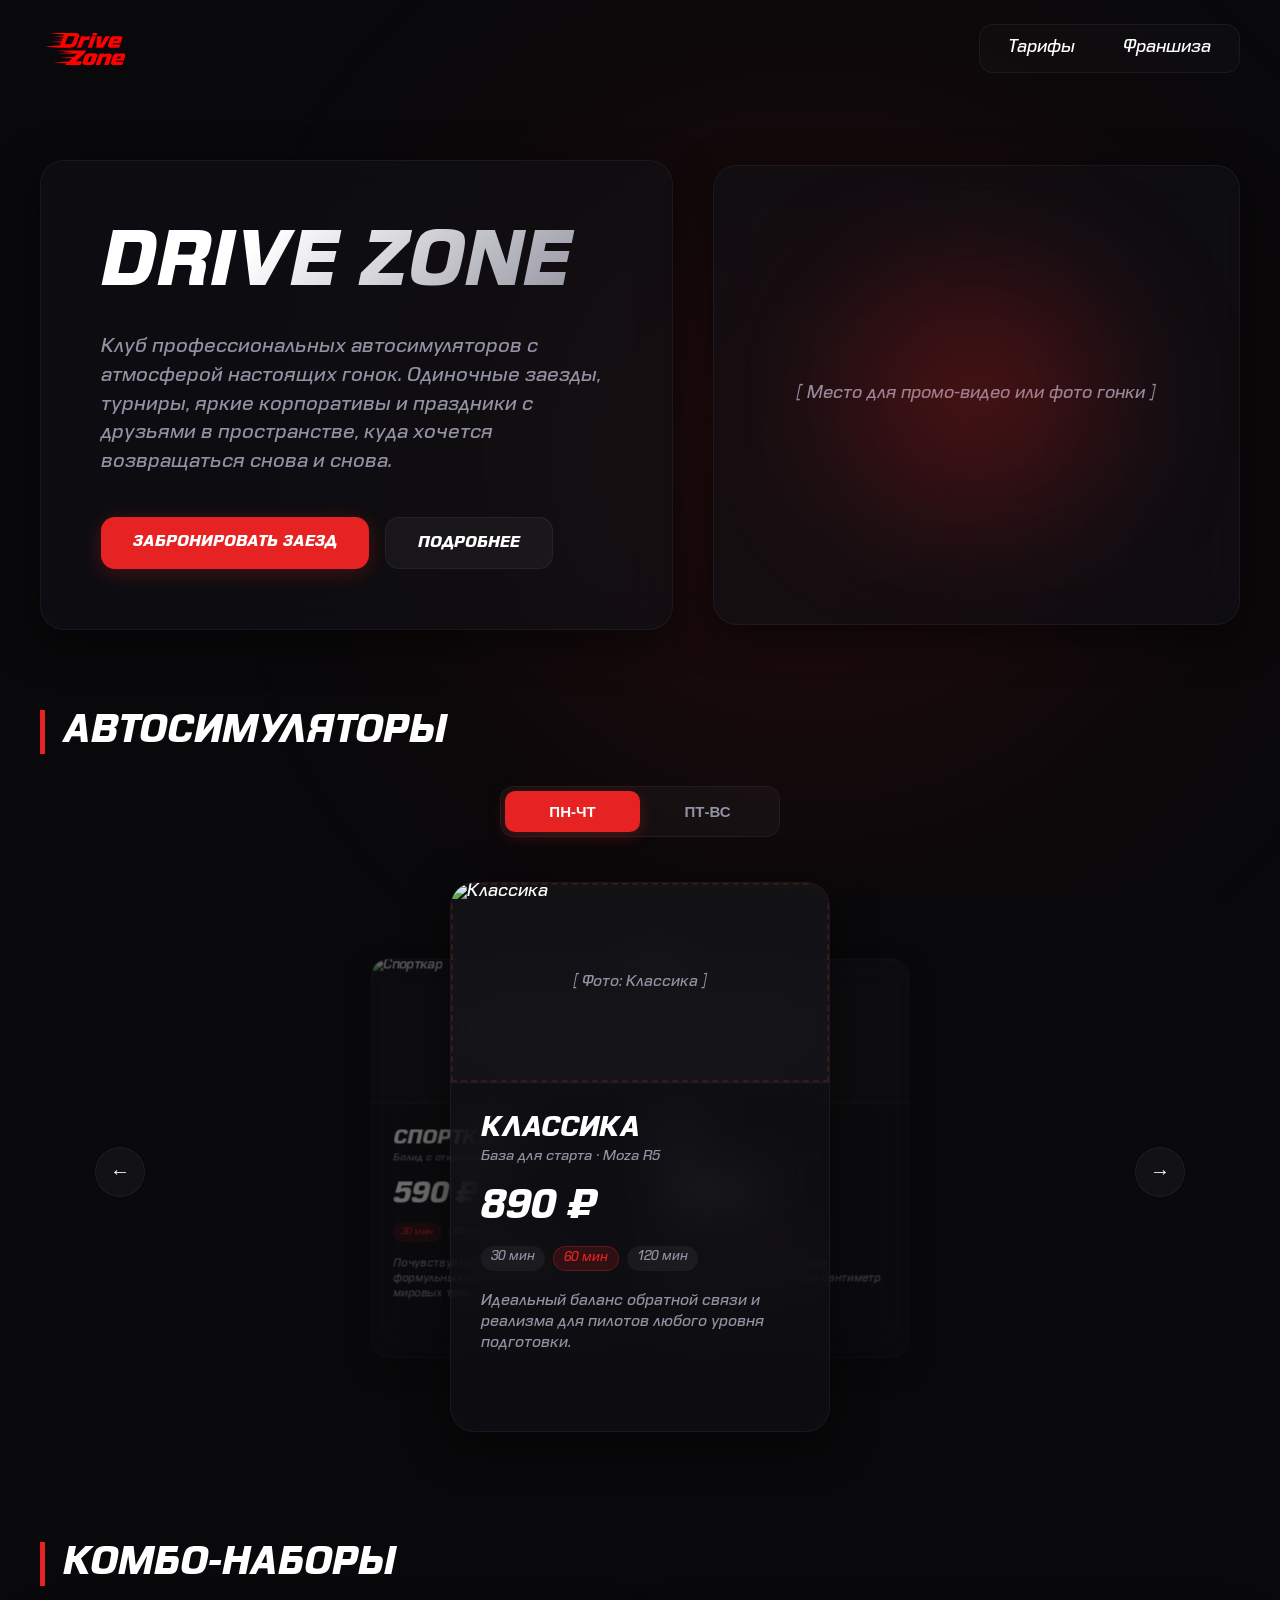
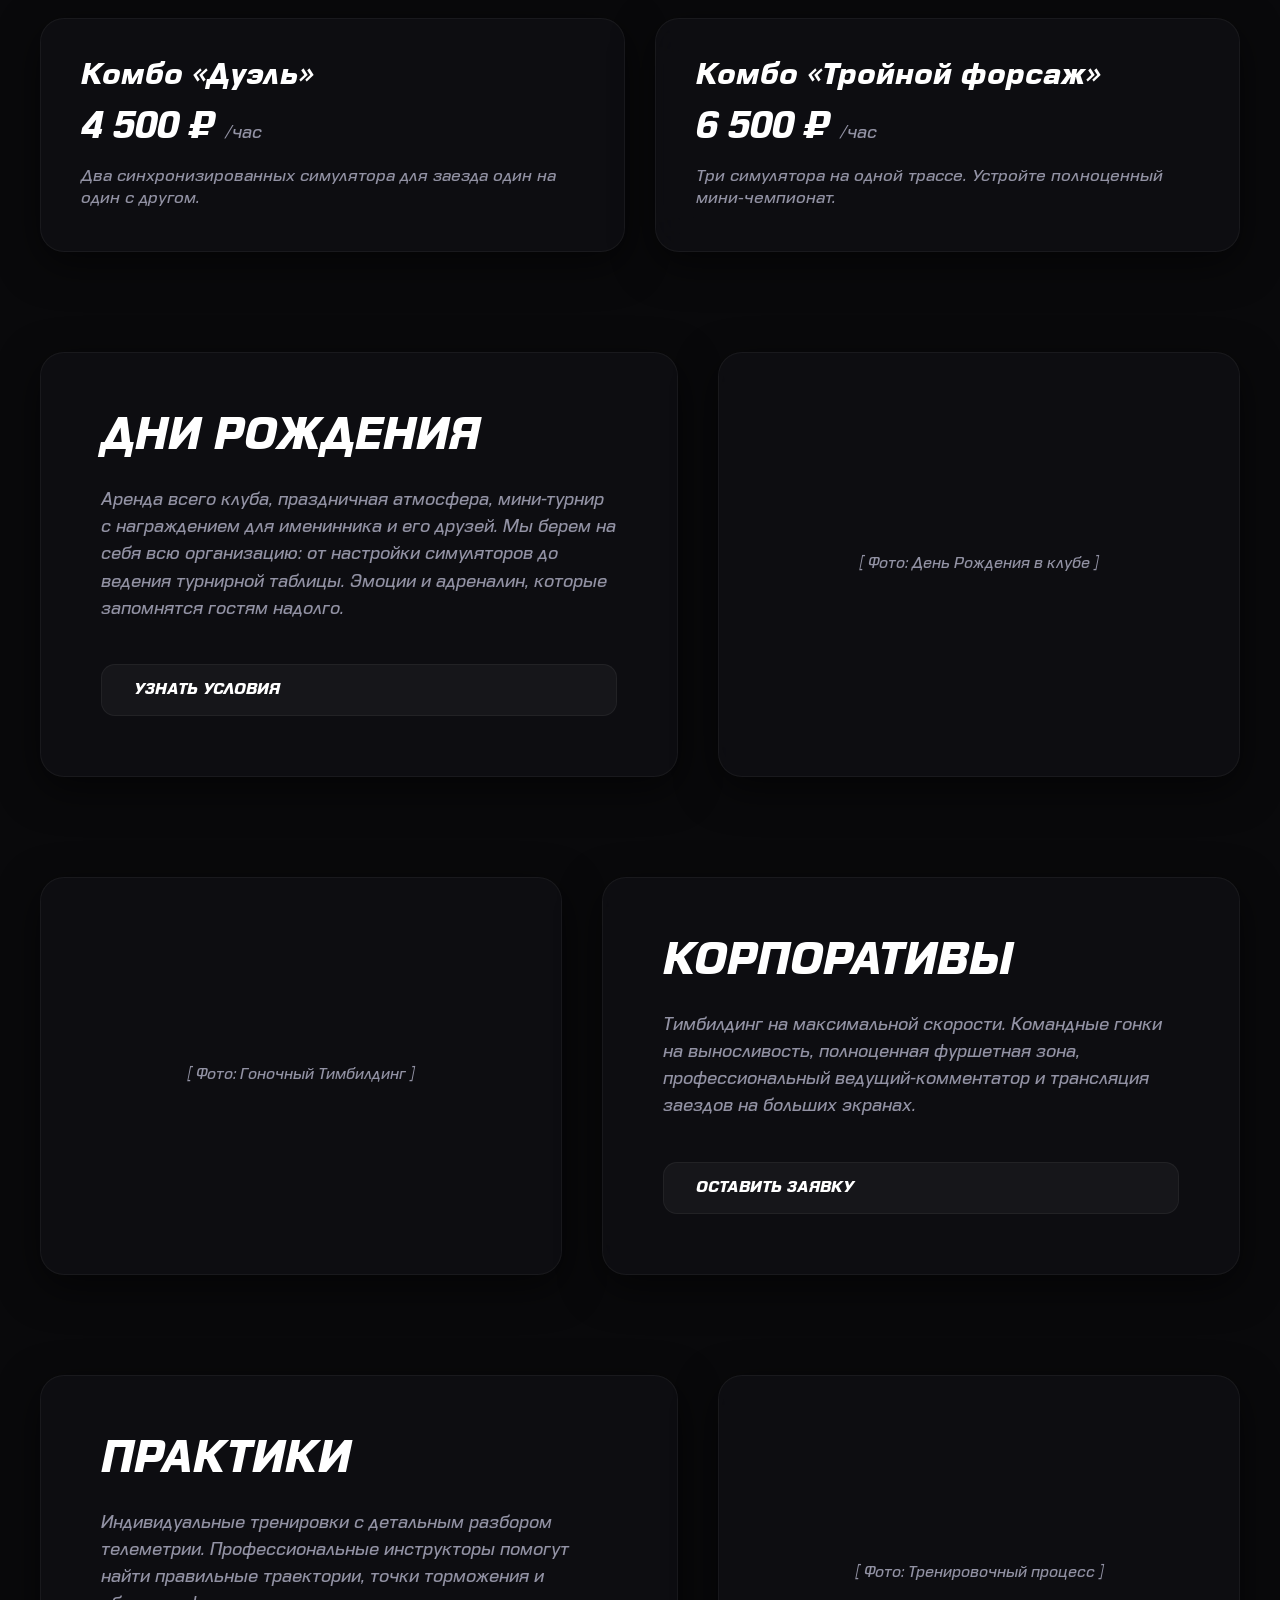
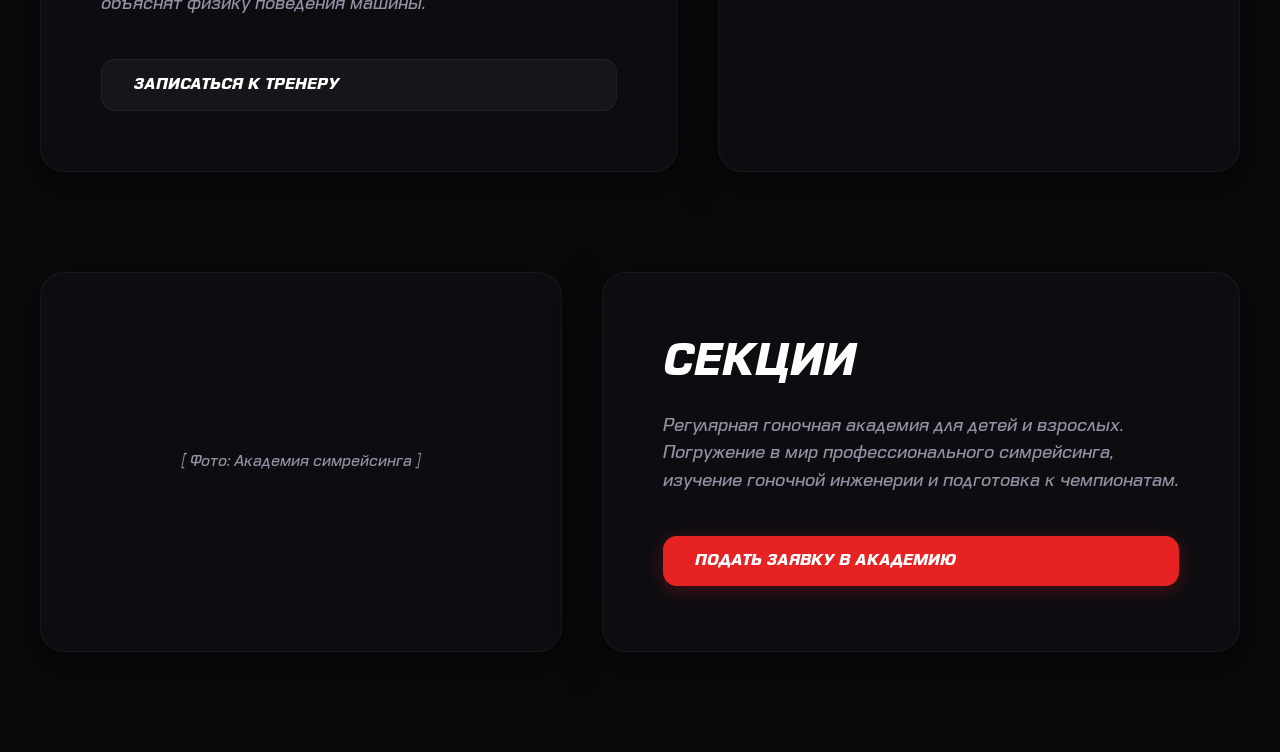
==== index.html @ 9909a15a "Add files via upload" ====
<!DOCTYPE html>
<html lang="ru">
<head>
    <meta charset="UTF-8">
    <meta name="viewport" content="width=device-width, initial-scale=1.0">
    <title>DRIVE ZONE | Клуб автосимуляторов</title>
    <link rel="stylesheet" href="style.css">
</head>
<body>

    <!-- Задний план Liquid Glass (Только красный) -->
    <div class="glass-bg-blobs">
        <div class="blob blob-1"></div>
    </div>

    <!-- Шапка сайта -->
    <header class="header" id="siteHeader">
        <div class="header-container">
            <a href="#" class="logo" id="toTopBtn">
                <img src="svgs/Logo.svg" alt="DRIVE ZONE">
            </a>
            
            <nav class="ios-menu">
                <div class="menu-item has-popup" id="tariffsMenuItem">
                    <a href="#tariffs" class="menu-link" id="tariffsToggle">Тарифы</a>
                    <div class="dropdown-popup">
                        <a href="#autosims">Автосимуляторы</a>
                        <a href="#combos">Комбо</a>
                        <a href="#birthdays">Дни Рождения</a>
                        <a href="#corporates">Корпоративы</a>
                        <a href="#practices">Практики</a>
                        <a href="#sections">Секции</a>
                    </div>
                </div>
                <div class="menu-item">
                    <a href="#franchise" class="menu-link">Франшиза</a>
                </div>
            </nav>
        </div>
    </header>

    <main>
        <!-- Главный экран -->
        <section class="hero">
            <div class="hero-content glass-panel animate-fade-in">
                <h1 class="hero-title">DRIVE ZONE</h1>
                <p class="hero-subtitle">
                    Клуб профессиональных автосимуляторов с атмосферой настоящих гонок. 
                    Одиночные заезды, турниры, яркие корпоративы и праздники с друзьями в пространстве, куда хочется возвращаться снова и снова.
                </p>
                <div class="hero-actions">
                    <a href="#tariffs" class="btn btn-primary">Забронировать заезд</a>
                    <a href="#autosims" class="btn btn-secondary">Подробнее</a>
                </div>
            </div>
            <div class="hero-image-placeholder glass-panel">
                <div class="pulse-glow"></div>
                <span>[ Место для промо-видео или фото гонки ]</span>
            </div>
        </section>

        <!-- Секция Тарифов -->
        <section id="tariffs" class="tariffs-section">
            <h2 class="section-title" id="autosims">Автосимуляторы</h2>
            
            <!-- iOS-style переключатель дней недели -->
            <div class="days-switcher-container">
                <div class="days-switcher">
                    <div class="switcher-bg-slider" id="switcherSlider"></div>
                    <button class="switcher-btn active" id="btnWeekdays">ПН-ЧТ</button>
                    <button class="switcher-btn" id="btnWeekend">ПТ-ВС</button>
                </div>
            </div>

            <!-- Цикличная 3D Карусель Автосимуляторов -->
            <div class="carousel-container">
                <button class="carousel-nav prev" id="carouselPrev">&larr;</button>
                
                <div class="carousel-track" id="carouselTrack">
                    
                    <!-- Карточка 1: Спорткар -->
                    <div class="carousel-item glass-panel" data-index="0">
                        <div class="sim-image-container">
                            <img src="images/simulators/sportcar.jpg" alt="Спорткар" class="sim-img" onerror="this.classList.add('img-broken');">
                            <div class="sim-img-placeholder"><span>[ Фото: Спорткар ]</span></div>
                        </div>
                        <div class="sim-content">
                            <h3>СПОРТКАР</h3>
                            <p class="sim-sub">Болид с открытыми колесами</p>
                            <div class="price-display animate-price" data-weekdays="590 ₽" data-weekend="890 ₽">590 ₽</div>
                            <div class="time-tabs">
                                <span class="time-tab active" data-time="30">30 мин</span>
                                <span class="time-tab" data-time="60">60 мин</span>
                                <span class="time-tab" data-time="120">120 мин</span>
                            </div>
                            <p class="sim-desc">Почувствуйте чистую скорость формульных серий на лазерных сканах мировых трасс.</p>
                        </div>
                    </div>

                    <!-- Карточка 2: Классика (По умолчанию активна) -->
                    <div class="carousel-item glass-panel active" data-index="1">
                        <div class="sim-image-container">
                            <img src="images/simulators/classic.jpg" alt="Классика" class="sim-img" onerror="this.classList.add('img-broken');">
                            <div class="sim-img-placeholder"><span>[ Фото: Классика ]</span></div>
                        </div>
                        <div class="sim-content">
                            <h3>КЛАССИКА</h3>
                            <p class="sim-sub">База для старта · Moza R5</p>
                            <div class="price-display animate-price" data-weekdays="890 ₽" data-weekend="1190 ₽">890 ₽</div>
                            <div class="time-tabs">
                                <span class="time-tab" data-time="30">30 мин</span>
                                <span class="time-tab active" data-time="60">60 мин</span>
                                <span class="time-tab" data-time="120">120 мин</span>
                            </div>
                            <p class="sim-desc">Идеальный баланс обратной связи и реализма для пилотов любого уровня подготовки.</p>
                        </div>
                    </div>

                    <!-- Карточка 3: ВИП -->
                    <div class="carousel-item glass-panel" data-index="2">
                        <div class="sim-image-container">
                            <img src="images/simulators/vip.jpg" alt="ВИП" class="sim-img" onerror="this.classList.add('img-broken');">
                            <div class="sim-img-placeholder"><span>[ Фото: ВИП ]</span></div>
                        </div>
                        <div class="sim-content">
                            <h3>ВИП</h3>
                            <p class="sim-sub">Подвижная платформа · Moza R9</p>
                            <div class="price-display animate-price" data-weekdays="1490 ₽" data-weekend="1990 ₽">1490 ₽</div>
                            <div class="time-tabs">
                                <span class="time-tab" data-time="30">30 мин</span>
                                <span class="time-tab" data-time="60">60 мин</span>
                                <span class="time-tab active" data-time="120">120 мин</span>
                            </div>
                            <p class="sim-desc">Динамическая система Motion перегрузок. Ощутите каждый сантиметр поребрика телом.</p>
                        </div>
                    </div>

                </div>
                
                <button class="carousel-nav next" id="carouselNext">&rarr;</button>
            </div>

            <h2 class="section-title" id="combos">Комбо-наборы</h2>
            <div class="tariffs-grid double">
                <div class="tariff-card glass-panel combo-card">
                    <h3>Комбо «Дуэль»</h3>
                    <p class="price">4 500 ₽ <span>/час</span></p>
                    <p class="desc">Два синхронизированных симулятора для заезда один на один с другом.</p>
                </div>
                <div class="tariff-card glass-panel combo-card">
                    <h3>Комбо «Тройной форсаж»</h3>
                    <p class="price">6 500 ₽ <span>/час</span></p>
                    <p class="desc">Три симулятора на одной трассе. Устройте полноценный мини-чемпионат.</p>
                </div>
            </div>
        </section>

        <!-- Блоки Мероприятий -->
        <section id="birthdays" class="large-info-section">
            <div class="large-info-container">
                <div class="large-info-content glass-panel">
                    <h2 class="block-main-title">Дни Рождения</h2>
                    <p class="block-main-desc">
                        Аренда всего клуба, праздничная атмосфера, мини-турнир с награждением для именинника и его друзей. 
                        Мы берем на себя всю организацию: от настройки симуляторов до ведения турнирной таблицы. 
                        Эмоции и адреналин, которые запомнятся гостям надолго.
                    </p>
                    <a href="#booking" class="btn btn-secondary">Узнать условия</a>
                </div>
                <div class="large-info-image glass-panel">
                    <img src="images/birthday.jpg" alt="Дни Рождения" onerror="this.style.display='none'">
                    <span class="image-stub">[ Фото: День Рождения в клубе ]</span>
                </div>
            </div>
        </section>

        <section id="corporates" class="large-info-section reverse">
            <div class="large-info-container">
                <div class="large-info-content glass-panel">
                    <h2 class="block-main-title">Корпоративы</h2>
                    <p class="block-main-desc">
                        Тимбилдинг на максимальной скорости. Командные гонки на выносливость, полноценная фуршетная зона, 
                        профессиональный ведущий-комментатор и трансляция заездов на больших экранах.
                    </p>
                    <a href="#booking" class="btn btn-secondary">Оставить заявку</a>
                </div>
                <div class="large-info-image glass-panel">
                    <img src="images/corporate.jpg" alt="Корпоративы" onerror="this.style.display='none'">
                    <span class="image-stub">[ Фото: Гоночный Тимбилдинг ]</span>
                </div>
            </div>
        </section>

        <section id="practices" class="large-info-section">
            <div class="large-info-container">
                <div class="large-info-content glass-panel">
                    <h2 class="block-main-title">Практики</h2>
                    <p class="block-main-desc">
                        Индивидуальные тренировки с детальным разбором телеметрии. Профессиональные инструкторы помогут 
                        найти правильные траектории, точки торможения и объяснят физику поведения машины.
                    </p>
                    <a href="#booking" class="btn btn-secondary">Записаться к тренеру</a>
                </div>
                <div class="large-info-image glass-panel">
                    <img src="images/practice.jpg" alt="Практики" onerror="this.style.display='none'">
                    <span class="image-stub">[ Фото: Тренировочный процесс ]</span>
                </div>
            </div>
        </section>

        <section id="sections" class="large-info-section reverse">
            <div class="large-info-container">
                <div class="large-info-content glass-panel">
                    <h2 class="block-main-title">Секции</h2>
                    <p class="block-main-desc">
                        Регулярная гоночная академия для детей и взрослых. Погружение в мир профессионального симрейсинга, 
                        изучение гоночной инженерии и подготовка к чемпионатам.
                    </p>
                    <a href="#booking" class="btn btn-primary">Подать заявку в академию</a>
                </div>
                <div class="large-info-image glass-panel">
                    <img src="images/section.jpg" alt="Секции" onerror="this.style.display='none'">
                    <span class="image-stub">[ Фото: Академия симрейсинга ]</span>
                </div>
            </div>
        </section>
    </main>

    <!-- ИНТЕРАКТИВНЫЙ СЦЕНАРИЙ -->
    <script>
        // 1. УМНОЕ ПЛАВНОЕ УМЕНЬШЕНИЕ ЛОГОТИПА ПРИ ПОДХОДЕ К ТАРИФАМ
        const logoElement = document.querySelector('.logo');
        const tariffsSection = document.getElementById('tariffs');

        window.addEventListener('scroll', () => {
            const tariffsTop = tariffsSection.getBoundingClientRect().top;
            // Уменьшаем логотип, когда секция тарифов поднялась близко к экрану (около 250px до верха)
            if (tariffsTop < window.innerHeight - 250) {
                logoElement.style.transform = 'scale(0.85)';
            } else {
                logoElement.style.transform = 'scale(1.15)';
            }
        });

        // Инициализация стартового размера
        logoElement.style.transform = 'scale(1.15)';
        logoElement.style.transition = 'transform 0.4s cubic-bezier(0.16, 1, 0.3, 1)';

        // 2. ПЕРЕКЛЮЧАТЕЛЬ ДНЕЙ НЕДЕЛИ (БУДНИ / ВЫХОДНЫЕ)
        const btnWeekdays = document.getElementById('btnWeekdays');
        const btnWeekend = document.getElementById('btnWeekend');
        const switcherSlider = document.getElementById('switcherSlider');
        const priceDisplays = document.querySelectorAll('.price-display');

        let currentDayMode = 'weekdays';

        function updatePrices() {
            priceDisplays.forEach(display => {
                display.classList.add('changing');
                setTimeout(() => {
                    if (currentDayMode === 'weekdays') {
                        display.textContent = display.getAttribute('data-weekdays');
                    } else {
                        display.textContent = display.getAttribute('data-weekend');
                    }
                    display.classList.remove('changing');
                }, 150);
            });
        }

        btnWeekdays.addEventListener('click', () => {
            if (currentDayMode === 'weekdays') return;
            currentDayMode = 'weekdays';
            btnWeekend.classList.remove('active');
            btnWeekdays.classList.add('active');
            switcherSlider.style.transform = 'translateX(0)';
            updatePrices();
        });

        btnWeekend.addEventListener('click', () => {
            if (currentDayMode === 'weekend') return;
            currentDayMode = 'weekend';
            btnWeekdays.classList.remove('active');
            btnWeekend.classList.add('active');
            switcherSlider.style.transform = 'translateX(100%)';
            updatePrices();
        });

        // 3. БЕСКОНЕЧНАЯ 3Д ЦИКЛИЧНАЯ КАРУСЕЛЬ (COVERFLOW)
        const items = Array.from(document.querySelectorAll('.carousel-item'));
        const prevBtn = document.getElementById('carouselPrev');
        const nextBtn = document.getElementById('carouselNext');
        let activeIdx = 1; // По умолчанию Классика по центру (индекс 1)

        function updateCarousel() {
            items.forEach((item, index) => {
                item.classList.remove('active', 'prev-item', 'next-item');
                
                // Рассчитываем циклическое смещение
                let offset = index - activeIdx;
                if (offset < -1) offset += items.length;
                if (offset > 1) offset -= items.length;

                if (offset === 0) {
                    item.classList.add('active');
                    item.style.transform = 'scale(1) translateX(0) translateZ(0)';
                    item.style.zIndex = '5';
                    item.style.opacity = '1';
                } else if (offset === -1 || (activeIdx === 0 && index === items.length - 1)) {
                    item.classList.add('prev-item');
                    item.style.transform = 'scale(0.8) translateX(-180px) translateZ(-100px)';
                    item.style.zIndex = '3';
                    item.style.opacity = '0.4';
                } else {
                    item.classList.add('next-item');
                    item.style.transform = 'scale(0.8) translateX(180px) translateZ(-100px)';
                    item.style.zIndex = '3';
                    item.style.opacity = '0.4';
                }
            });
        }

        prevBtn.addEventListener('click', () => {
            activeIdx = (activeIdx - 1 + items.length) % items.length;
            updateCarousel();
        });

        nextBtn.addEventListener('click', () => {
            activeIdx = (activeIdx + 1) % items.length;
            updateCarousel();
        });

        // Инициализация карусели
        updateCarousel();

        // Мобильное меню по клику
        const tariffsToggle = document.getElementById('tariffsToggle');
        const tariffsMenuItem = document.getElementById('tariffsMenuItem');
        tariffsToggle.addEventListener('click', function(e) {
            if (window.innerWidth <= 768) {
                e.preventDefault();
                tariffsMenuItem.classList.toggle('active-click');
            }
        });
        document.addEventListener('click', function(e) {
            if (!tariffsMenuItem.contains(e.target)) {
                tariffsMenuItem.classList.remove('active-click');
            }
        });
        document.getElementById('toTopBtn').addEventListener('click', function(e) {
            e.preventDefault();
            window.scrollTo({ top: 0, behavior: 'smooth' });
        });
    </script>
</body>
</html>
---- style.css ----
/* 1. ШРИФТЫ */
@font-face {
    font-family: 'DDT';
    src: url('fonts/DDTEl-Italic.woff2') format('woff2');
    font-weight: 100;
    font-style: italic;
}
@font-face {
    font-family: 'DDT';
    src: url('fonts/DDTRg-Italic.woff2') format('woff2');
    font-weight: 400;
    font-style: italic;
}
@font-face {
    font-family: 'DDT';
    src: url('fonts/DDTHv-Italic.woff2') format('woff2');
    font-weight: 900;
    font-style: italic;
}

:root {
    --bg-dark: #09090b;
    --bg-card: rgba(18, 18, 22, 0.6);
    --border-glass: rgba(255, 255, 255, 0.05);
    --text-white: #ffffff;
    --text-gray: #9292a4;
    --racing-red: #e62222;
    --racing-red-glow: rgba(230, 34, 34, 0.25);
    --apple-red-hover: rgba(230, 34, 34, 0.14);
    --font-main: 'DDT', sans-serif;
}

* {
    box-sizing: border-box;
    margin: 0;
    padding: 0;
    scroll-behavior: smooth;
}

body {
    background-color: var(--bg-dark);
    color: var(--text-white);
    font-family: var(--font-main);
    overflow-x: hidden;
    width: 100%;
    position: relative;
}

main { width: 100%; overflow: hidden; }

/* КРАСНЫЙ LIQUID GLASS ФОН */
.glass-bg-blobs {
    position: fixed;
    top: 0;
    left: 0;
    width: 100%;
    height: 100%;
    z-index: -1;
    overflow: hidden;
}
.blob-1 {
    position: absolute;
    top: 20%;
    right: 15%;
    width: 550px;
    height: 550px;
    background: var(--racing-red);
    border-radius: 50%;
    filter: blur(160px);
    opacity: 0.16;
}

.glass-panel {
    background: var(--bg-card);
    backdrop-filter: blur(24px);
    -webkit-backdrop-filter: blur(24px);
    border: 1px solid var(--border-glass);
    border-radius: 24px;
    box-shadow: 0 12px 40px rgba(0, 0, 0, 0.55);
}

/* ШАПКА И УМНЫЙ ЛОГОТИП */
.header {
    position: fixed;
    top: 0;
    left: 0;
    width: 100%;
    z-index: 100;
    padding: 24px 40px;
}
.header-container {
    max-width: 1400px;
    margin: 0 auto;
    display: flex;
    justify-content: space-between;
    align-items: center;
}
.logo {
    display: block;
    mix-blend-mode: difference;
    transform-origin: left center;
}
.logo img {
    height: 38px;
    display: block;
    filter: invert(21%) sepia(93%) saturate(6935%) hue-rotate(356deg) brightness(94%) contrast(117%);
}

.ios-menu {
    display: flex;
    background: rgba(255, 255, 255, 0.02);
    backdrop-filter: blur(20px);
    border: 1px solid rgba(255, 255, 255, 0.05);
    padding: 4px;
    border-radius: 14px;
}
.menu-item { position: relative; }
.menu-link {
    display: block;
    color: var(--text-white);
    text-decoration: none;
    padding: 10px 24px;
    font-size: 16px;
    border-radius: 10px;
    transition: background-color 0.25s, color 0.25s;
}
.menu-link:hover {
    background-color: var(--apple-red-hover);
    color: var(--racing-red);
}

.dropdown-popup {
    position: absolute;
    top: calc(100% + 14px);
    left: 50%;
    transform: translateX(-50%) translateY(10px);
    width: 240px;
    background: rgba(14, 14, 18, 0.95);
    backdrop-filter: blur(30px);
    border: 1px solid var(--border-glass);
    border-radius: 18px;
    padding: 8px;
    opacity: 0;
    visibility: hidden;
    transition: all 0.25s cubic-bezier(0.16, 1, 0.3, 1);
}
.has-popup:hover .dropdown-popup,
.menu-item.active-click .dropdown-popup {
    opacity: 1;
    visibility: visible;
    transform: translateX(-50%) translateY(0);
}
.dropdown-popup a {
    display: block;
    color: var(--text-white);
    text-decoration: none;
    padding: 12px 18px;
    font-size: 15px;
    border-radius: 12px;
}
.dropdown-popup a:hover { color: var(--racing-red); background: rgba(255,255,255,0.03); }

/* HERO */
.hero {
    max-width: 1400px;
    margin: 160px auto 60px;
    padding: 0 40px;
    display: grid;
    grid-template-columns: 1.2fr 1fr;
    gap: 40px;
    align-items: center;
}
.hero-content { padding: 60px; }
.hero-title {
    font-size: 72px;
    font-weight: 900;
    text-transform: uppercase;
    background: linear-gradient(135deg, #fff 30%, #888896 100%);
    -webkit-background-clip: text;
    -webkit-text-fill-color: transparent;
    margin-bottom: 24px;
}
.hero-subtitle { font-size: 18px; line-height: 1.6; color: var(--text-gray); margin-bottom: 40px; }
.hero-actions { display: flex; gap: 16px; }
.btn {
    display: inline-block;
    text-decoration: none;
    padding: 16px 32px;
    font-size: 15px;
    font-weight: 900;
    border-radius: 14px;
    text-transform: uppercase;
    transition: all 0.3s ease;
}
.btn-primary { background: var(--racing-red); color: #fff; box-shadow: 0 4px 20px var(--racing-red-glow); }
.btn-primary:hover { transform: translateY(-2px); box-shadow: 0 6px 26px var(--racing-red); }
.btn-secondary { background: rgba(255,255,255,0.04); color: #fff; border: 1px solid var(--border-glass); }
.btn-secondary:hover { background: rgba(255,255,255,0.08); transform: translateY(-2px); }

.hero-image-placeholder { height: 460px; display: flex; align-items: center; justify-content: center; color: var(--text-gray); position: relative; }
.pulse-glow { position: absolute; width: 50%; height: 50%; background: var(--racing-red-glow); filter: blur(70px); border-radius: 50%; animation: pulse 4s infinite alternate ease-in-out; }
@keyframes pulse { 0% { transform: scale(0.9); opacity: 0.3; } 100% { transform: scale(1.1); opacity: 0.6; } }

/* СЕКЦИЯ ТАРИФОВ И iOS СВИЧЕР */
.tariffs-section { max-width: 1400px; margin: 0 auto; padding: 0 40px; }
.section-title { font-size: 36px; font-weight: 900; margin: 80px 0 32px; text-transform: uppercase; border-left: 5px solid var(--racing-red); padding-left: 18px; }

.days-switcher-container { display: flex; justify-content: center; margin-bottom: 45px; }
.days-switcher {
    position: relative;
    display: flex;
    background: rgba(255, 255, 255, 0.03);
    border: 1px solid var(--border-glass);
    padding: 4px;
    border-radius: 14px;
    width: 280px;
}
.switcher-bg-slider {
    position: absolute;
    top: 4px;
    left: 4px;
    width: calc(50% - 4px);
    height: calc(100% - 8px);
    background: var(--racing-red);
    border-radius: 10px;
    transition: transform 0.3s cubic-bezier(0.16, 1, 0.3, 1);
    z-index: 1;
    box-shadow: 0 4px 15px var(--racing-red-glow);
}
.switcher-btn {
    position: relative;
    flex: 1;
    background: none;
    border: none;
    color: var(--text-gray);
    padding: 12px 0;
    font-size: 15px;
    font-weight: 900;
    cursor: pointer;
    z-index: 2;
    transition: color 0.3s;
}
.switcher-btn.active { color: #fff; }

/* 3D КАРУСЕЛЬ ЦЕН (COVERFLOW) */
.carousel-container {
    position: relative;
    max-width: 1050px;
    margin: 0 auto 80px;
    height: 580px;
    display: flex;
    align-items: center;
    justify-content: center;
    perspective: 1000px;
}
.carousel-track {
    position: relative;
    width: 100%;
    height: 100%;
    transform-style: preserve-3d;
}
.carousel-item {
    position: absolute;
    top: 0;
    left: calc(50% - 190px);
    width: 380px;
    height: 550px;
    transition: all 0.5s cubic-bezier(0.16, 1, 0.3, 1);
    overflow: hidden;
    display: flex;
    flex-direction: column;
}

/* Логика картинок и рамок-заглушек */
.sim-image-container {
    position: relative;
    width: 100%;
    height: 200px;
    background: rgba(255,255,255,0.02);
    border-bottom: 1px solid var(--border-glass);
}
.sim-img {
    width: 100%;
    height: 100%;
    object-fit: cover;
}
.sim-img-placeholder {
    position: absolute;
    top: 0;
    left: 0;
    width: 100%;
    height: 100%;
    display: flex;
    align-items: center;
    justify-content: center;
    color: var(--text-gray);
    font-size: 14px;
    border: 2px dashed rgba(230, 34, 34, 0.2);
}
/* Если картинка загрузилась, прячем заглушку */
.sim-img:not(.img-broken) + .sim-img-placeholder { display: none; }

.sim-content { padding: 30px; display: flex; flex-direction: column; flex: 1; }
.sim-content h3 { font-size: 26px; font-weight: 900; margin-bottom: 4px; }
.sim-sub { font-size: 13px; color: var(--text-gray); margin-bottom: 20px; }

.price-display {
    font-size: 38px;
    font-weight: 900;
    color: var(--text-white);
    margin-bottom: 15px;
    transition: opacity 0.15s, transform 0.15s;
}
.price-display.changing { opacity: 0; transform: translateY(-5px); }

.time-tabs { display: flex; gap: 8px; margin-bottom: 20px; }
.time-tab {
    font-size: 12px;
    padding: 4px 10px;
    border-radius: 20px;
    background: rgba(255,255,255,0.05);
    color: var(--text-gray);
}
.time-tab.active { background: rgba(230, 34, 34, 0.15); color: var(--racing-red); border: 1px solid rgba(230, 34, 34, 0.3); }
.sim-desc { font-size: 14px; color: var(--text-gray); line-height: 1.5; }

.carousel-nav {
    position: absolute;
    top: 50%;
    transform: translateY(-50%);
    background: rgba(255,255,255,0.04);
    border: 1px solid var(--border-glass);
    color: #fff;
    width: 50px;
    height: 50px;
    border-radius: 50%;
    cursor: pointer;
    z-index: 10;
    font-size: 20px;
    transition: background 0.3s;
}
.carousel-nav:hover { background: var(--racing-red); }
.carousel-nav.prev { left: -20px; }
.carousel-nav.next { right: -20px; }

/* КОМБО НАБОРЫ */
.tariffs-grid { display: grid; gap: 30px; }
.tariffs-grid.double { grid-template-columns: repeat(2, 1fr); }
.tariff-card { padding: 40px; display: flex; flex-direction: column; transition: transform 0.3s; }
.tariff-card:hover { transform: translateY(-4px); border-color: rgba(230,34,34,0.3); }
.tariff-card h3 { font-size: 28px; font-weight: 900; margin-bottom: 16px; }
.tariff-card .price { font-size: 34px; font-weight: 900; margin-bottom: 16px; }
.tariff-card .price span { font-size: 16px; font-weight: 400; color: var(--text-gray); }
.tariff-card .desc { color: var(--text-gray); line-height: 1.5; font-size: 15px; }

/* БЛОКИ МЕРОПРИЯТИЙ (БОЛЬШИЕ) */
.large-info-section { width: 100%; max-width: 1400px; margin: 100px auto; padding: 0 40px; }
.large-info-container { display: grid; grid-template-columns: 1.1fr 0.9fr; gap: 40px; align-items: stretch; }
.large-info-content { padding: 60px; display: flex; flex-direction: column; justify-content: center; }
.block-main-title { font-size: 42px; font-weight: 900; text-transform: uppercase; margin-bottom: 24px; }
.block-main-desc { font-size: 16px; line-height: 1.7; color: var(--text-gray); margin-bottom: 40px; }
.large-info-image { position: relative; overflow: hidden; min-height: 380px; display: flex; align-items: center; justify-content: center; }
.large-info-image img { position: absolute; top: 0; left: 0; width: 100%; height: 100%; object-fit: cover; }
.large-info-section.reverse .large-info-container { grid-template-columns: 0.9fr 1.1fr; }
.large-info-section.reverse .large-info-container .large-info-content { order: 2; }
.large-info-section.reverse .large-info-container .large-info-image { order: 1; }
.image-stub { color: var(--text-gray); font-size: 14px; z-index: 1; }

/* АДАПТИВНОСТЬ */
@media (max-width: 1100px) {
    .hero { grid-template-columns: 1fr; margin-top: 140px; }
    .large-info-container, .large-info-section.reverse .large-info-container { grid-template-columns: 1fr; }
    .large-info-section.reverse .large-info-container .large-info-content { order: 1; }
    .large-info-section.reverse .large-info-container .large-info-image { order: 2; }
}

@media (max-width: 768px) {
    body, html { overflow-x: hidden; width: 100%; }
    .header { padding: 16px 20px; }
    .header-container { display: flex; justify-content: space-between; width: 100%; }
    .logo img { height: 32px; }
    .dropdown-popup { position: absolute; right: 0; left: auto; width: 220px; }
    
    .hero { padding: 0 20px; }
    .hero-title { font-size: 46px; }
    .hero-actions { flex-direction: column; }
    
    /* Схлопываем 3D карусель в вертикальный список на мобилке ради красоты и ширины */
    .carousel-container { height: auto; display: block; margin-bottom: 40px; }
    .carousel-track { display: flex; flex-direction: column; gap: 24px; transform: none !important; }
    .carousel-item { position: static; width: 100%; height: auto; opacity: 1 !important; transform: none !important; }
    .carousel-nav { display: none; }
    
    .tariffs-section { padding: 0 20px; }
    .tariffs-grid.double { grid-template-columns: 1fr; }
    .large-info-section { padding: 0 20px; }
    .large-info-content { padding: 32px 24px; text-align: center; align-items: center; }
    .block-main-title { font-size: 32px; }
}
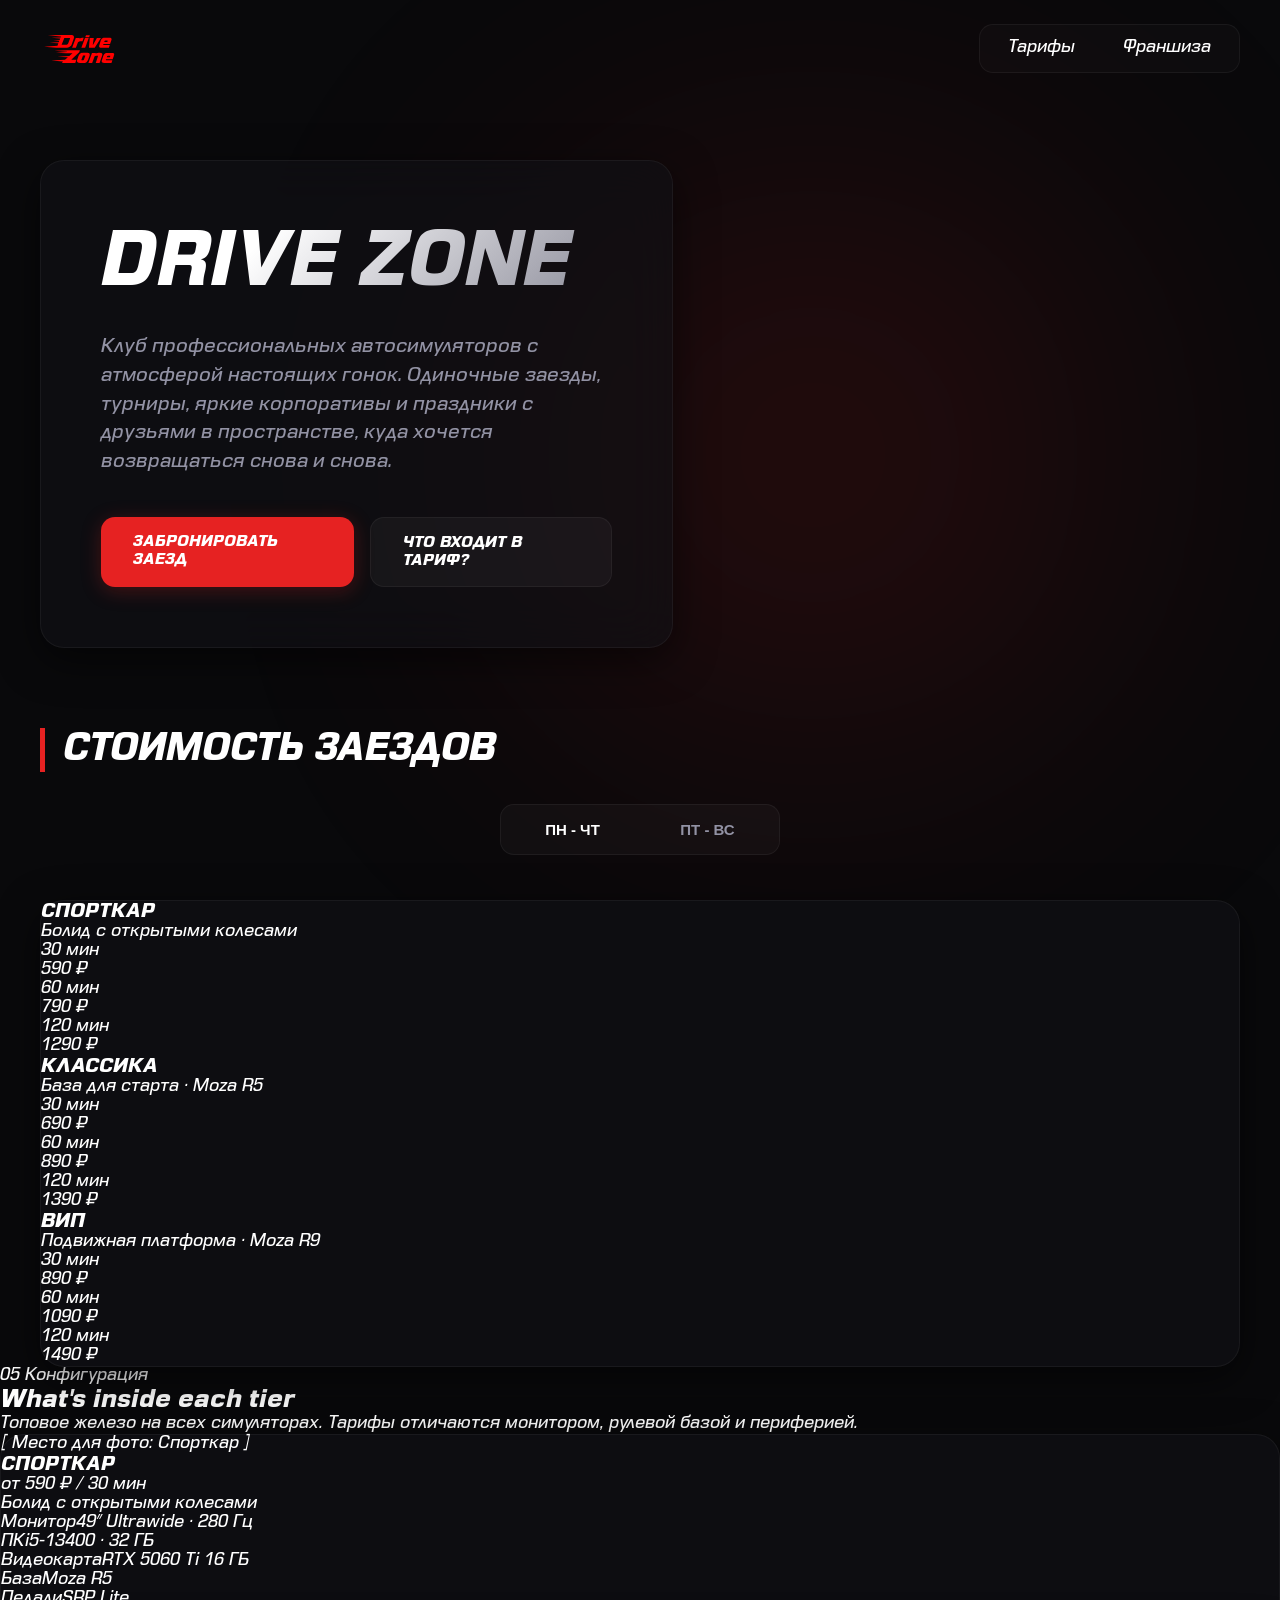
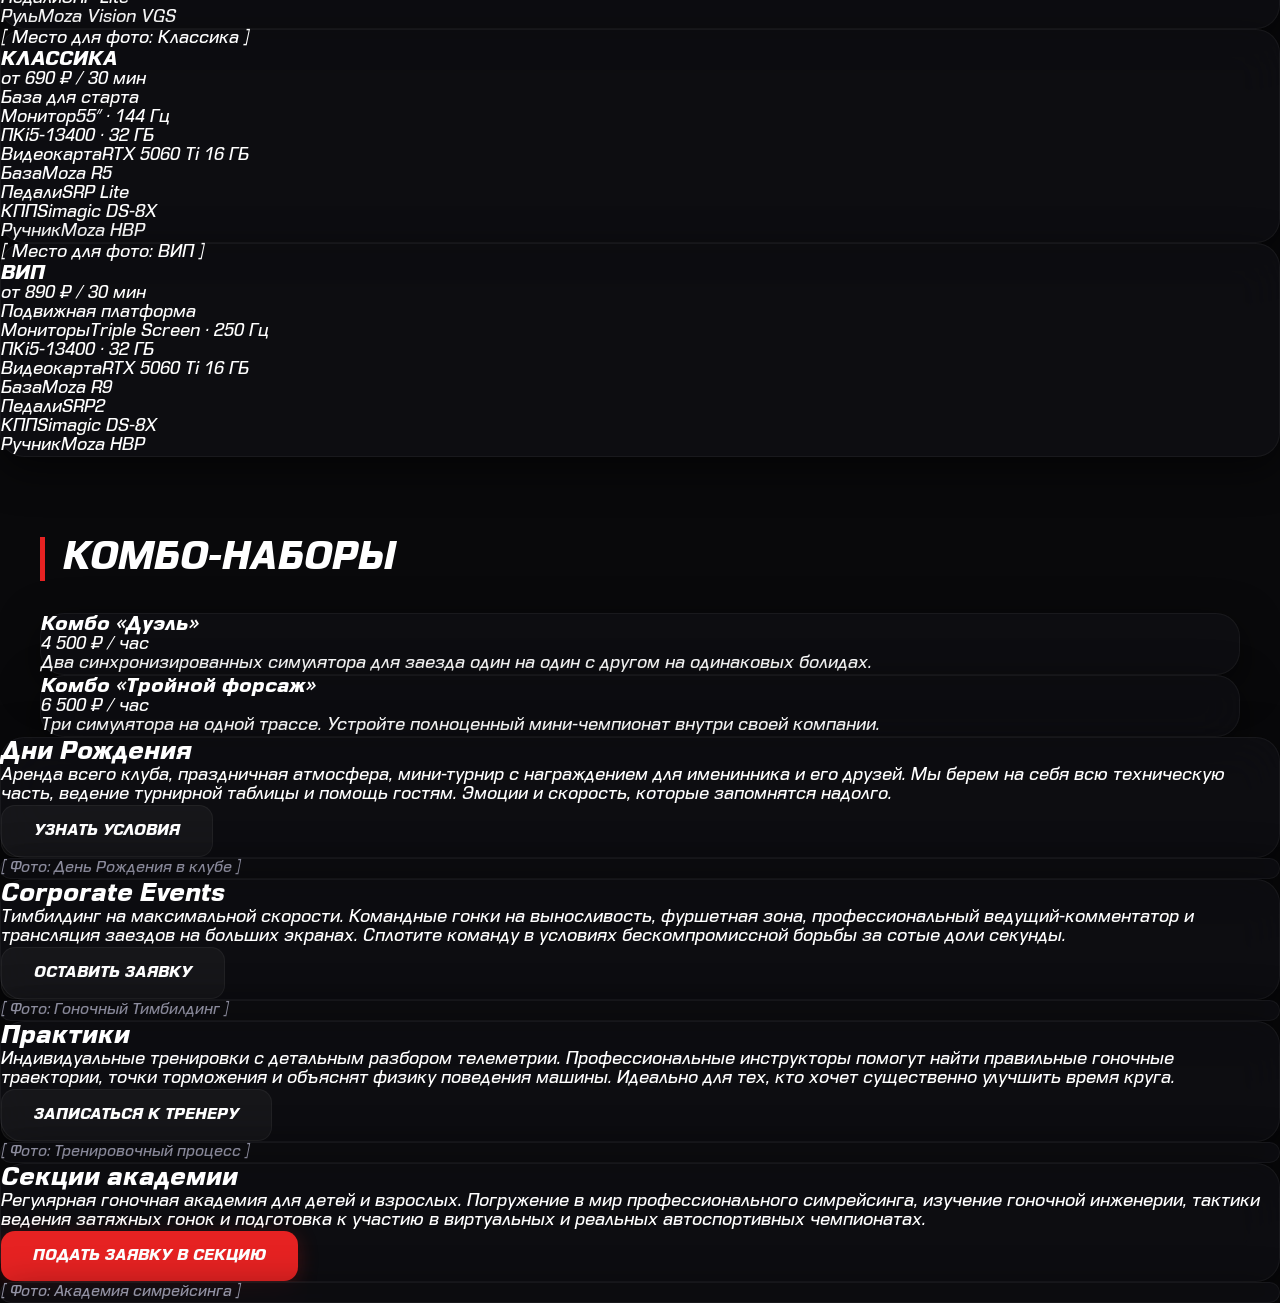
==== commit 524d8019: "Update index.html" ====
--- a/index.html
+++ b/index.html
@@ -8,13 +8,13 @@
 </head>
 <body>
 
-    <!-- Задний план Liquid Glass (Только красный) -->
+    <!-- Задний план Liquid Glass (Только красный неон, без синего!) -->
     <div class="glass-bg-blobs">
         <div class="blob blob-1"></div>
     </div>
 
-    <!-- Шапка сайта -->
-    <header class="header" id="siteHeader">
+    <!-- Шапка сайта с умным увеличивающимся логотипом -->
+    <header class="header" id="mainHeader">
         <div class="header-container">
             <a href="#" class="logo" id="toTopBtn">
                 <img src="svgs/Logo.svg" alt="DRIVE ZONE">
@@ -24,7 +24,8 @@
                 <div class="menu-item has-popup" id="tariffsMenuItem">
                     <a href="#tariffs" class="menu-link" id="tariffsToggle">Тарифы</a>
                     <div class="dropdown-popup">
-                        <a href="#autosims">Автосимуляторы</a>
+                        <a href="#tariffs">Стоимость</a>
+                        <a href="#configs">Конфигурация</a>
                         <a href="#combos">Комбо</a>
                         <a href="#birthdays">Дни Рождения</a>
                         <a href="#corporates">Корпоративы</a>
@@ -40,7 +41,7 @@
     </header>
 
     <main>
-        <!-- Главный экран -->
+        <!-- ОГРОМНЫЙ ГЛАВНЫЙ ЭКРАН (100vh) -->
         <section class="hero">
             <div class="hero-content glass-panel animate-fade-in">
                 <h1 class="hero-title">DRIVE ZONE</h1>
@@ -50,175 +51,207 @@
                 </p>
                 <div class="hero-actions">
                     <a href="#tariffs" class="btn btn-primary">Забронировать заезд</a>
-                    <a href="#autosims" class="btn btn-secondary">Подробнее</a>
-                </div>
-            </div>
-            <div class="hero-image-placeholder glass-panel">
-                <div class="pulse-glow"></div>
-                <span>[ Место для промо-видео или фото гонки ]</span>
-            </div>
-        </section>
-
-        <!-- Секция Тарифов -->
+                    <a href="#configs" class="btn btn-secondary">Что входит в тариф?</a>
+                </div>
+            </div>
+        </section>
+
+        <!-- СЕКЦИЯ СТОИМОСТИ С ПЕРЕКЛЮЧАТЕЛЕМ -->
         <section id="tariffs" class="tariffs-section">
-            <h2 class="section-title" id="autosims">Автосимуляторы</h2>
+            <h2 class="section-title">Стоимость заездов</h2>
             
-            <!-- iOS-style переключатель дней недели -->
+            <!-- iOS-style переключатель дней -->
             <div class="days-switcher-container">
                 <div class="days-switcher">
-                    <div class="switcher-bg-slider" id="switcherSlider"></div>
-                    <button class="switcher-btn active" id="btnWeekdays">ПН-ЧТ</button>
-                    <button class="switcher-btn" id="btnWeekend">ПТ-ВС</button>
-                </div>
-            </div>
-
-            <!-- Цикличная 3D Карусель Автосимуляторов -->
-            <div class="carousel-container">
-                <button class="carousel-nav prev" id="carouselPrev">&larr;</button>
+                    <div class="switcher-bg" id="switcherBg"></div>
+                    <button class="switcher-btn active" id="btnWeekdays">ПН - ЧТ</button>
+                    <button class="switcher-btn" id="btnWeekends">ПТ - ВС</button>
+                </div>
+            </div>
+
+            <!-- Сетка цен -->
+            <div class="prices-wrapper glass-panel">
+                <div class="price-row-item">
+                    <div class="price-type">
+                        <h3>СПОРТКАР</h3>
+                        <span>Болид с открытыми колесами</span>
+                    </div>
+                    <div class="price-slots" id="slotsSportcar">
+                        <div class="p-box"><span>30 мин</span><p class="cost" data-weekdays="590 ₽" data-weekends="890 ₽">590 ₽</p></div>
+                        <div class="p-box"><span>60 мин</span><p class="cost" data-weekdays="790 ₽" data-weekends="1090 ₽">790 ₽</p></div>
+                        <div class="p-box"><span>120 мин</span><p class="cost" data-weekdays="1290 ₽" data-weekends="1590 ₽">1290 ₽</p></div>
+                    </div>
+                </div>
                 
-                <div class="carousel-track" id="carouselTrack">
-                    
-                    <!-- Карточка 1: Спорткар -->
-                    <div class="carousel-item glass-panel" data-index="0">
-                        <div class="sim-image-container">
-                            <img src="images/simulators/sportcar.jpg" alt="Спорткар" class="sim-img" onerror="this.classList.add('img-broken');">
-                            <div class="sim-img-placeholder"><span>[ Фото: Спорткар ]</span></div>
-                        </div>
-                        <div class="sim-content">
-                            <h3>СПОРТКАР</h3>
-                            <p class="sim-sub">Болид с открытыми колесами</p>
-                            <div class="price-display animate-price" data-weekdays="590 ₽" data-weekend="890 ₽">590 ₽</div>
-                            <div class="time-tabs">
-                                <span class="time-tab active" data-time="30">30 мин</span>
-                                <span class="time-tab" data-time="60">60 мин</span>
-                                <span class="time-tab" data-time="120">120 мин</span>
-                            </div>
-                            <p class="sim-desc">Почувствуйте чистую скорость формульных серий на лазерных сканах мировых трасс.</p>
-                        </div>
-                    </div>
-
-                    <!-- Карточка 2: Классика (По умолчанию активна) -->
-                    <div class="carousel-item glass-panel active" data-index="1">
-                        <div class="sim-image-container">
-                            <img src="images/simulators/classic.jpg" alt="Классика" class="sim-img" onerror="this.classList.add('img-broken');">
-                            <div class="sim-img-placeholder"><span>[ Фото: Классика ]</span></div>
-                        </div>
-                        <div class="sim-content">
-                            <h3>КЛАССИКА</h3>
-                            <p class="sim-sub">База для старта · Moza R5</p>
-                            <div class="price-display animate-price" data-weekdays="890 ₽" data-weekend="1190 ₽">890 ₽</div>
-                            <div class="time-tabs">
-                                <span class="time-tab" data-time="30">30 мин</span>
-                                <span class="time-tab active" data-time="60">60 мин</span>
-                                <span class="time-tab" data-time="120">120 мин</span>
-                            </div>
-                            <p class="sim-desc">Идеальный баланс обратной связи и реализма для пилотов любого уровня подготовки.</p>
-                        </div>
-                    </div>
-
-                    <!-- Карточка 3: ВИП -->
-                    <div class="carousel-item glass-panel" data-index="2">
-                        <div class="sim-image-container">
-                            <img src="images/simulators/vip.jpg" alt="ВИП" class="sim-img" onerror="this.classList.add('img-broken');">
-                            <div class="sim-img-placeholder"><span>[ Фото: ВИП ]</span></div>
-                        </div>
-                        <div class="sim-content">
-                            <h3>ВИП</h3>
-                            <p class="sim-sub">Подвижная платформа · Moza R9</p>
-                            <div class="price-display animate-price" data-weekdays="1490 ₽" data-weekend="1990 ₽">1490 ₽</div>
-                            <div class="time-tabs">
-                                <span class="time-tab" data-time="30">30 мин</span>
-                                <span class="time-tab" data-time="60">60 мин</span>
-                                <span class="time-tab active" data-time="120">120 мин</span>
-                            </div>
-                            <p class="sim-desc">Динамическая система Motion перегрузок. Ощутите каждый сантиметр поребрика телом.</p>
-                        </div>
-                    </div>
-
-                </div>
+                <div class="price-row-item">
+                    <div class="price-type">
+                        <h3>КЛАССИКА</h3>
+                        <span>База для старта · Moza R5</span>
+                    </div>
+                    <div class="price-slots" id="slotsClassic">
+                        <div class="p-box"><span>30 мин</span><p class="cost" data-weekdays="690 ₽" data-weekends="990 ₽">690 ₽</p></div>
+                        <div class="p-box"><span>60 мин</span><p class="cost" data-weekdays="890 ₽" data-weekends="1190 ₽">890 ₽</p></div>
+                        <div class="p-box"><span>120 мин</span><p class="cost" data-weekdays="1390 ₽" data-weekends="1690 ₽">1390 ₽</p></div>
+                    </div>
+                </div>
+
+                <div class="price-row-item">
+                    <div class="price-type">
+                        <h3>ВИП</h3>
+                        <span>Подвижная платформа · Moza R9</span>
+                    </div>
+                    <div class="price-slots" id="slotsVip">
+                        <div class="p-box"><span>30 мин</span><p class="cost" data-weekdays="890 ₽" data-weekends="1090 ₽">890 ₽</p></div>
+                        <div class="p-box"><span>60 мин</span><p class="cost" data-weekdays="1090 ₽" data-weekends="1390 ₽">1090 ₽</p></div>
+                        <div class="p-box"><span>120 мин</span><p class="cost" data-weekdays="1490 ₽" data-weekends="1990 ₽">1490 ₽</p></div>
+                    </div>
+                </div>
+            </div>
+        </section>
+        <!-- СЕКЦИЯ КОНФИГУРАЦИЙ ЖЕЛЕЗА (ПО ТВОЕМУ ФОТО) -->
+        <section id="configs" class="configs-section">
+            <span class="top-badge">05 Конфигурация</span>
+            <h2 class="section-main-title">What's inside each tier</h2>
+            <p class="section-main-subtitle">Топовое железо на всех симуляторах. Тарифы отличаются монитором, рулевой базой и периферией.</p>
+            
+            <!-- Нативный тач-скролл для мобильных устройств (без багов) -->
+            <div class="configs-scroll-container">
                 
-                <button class="carousel-nav next" id="carouselNext">&rarr;</button>
-            </div>
-
-            <h2 class="section-title" id="combos">Комбо-наборы</h2>
-            <div class="tariffs-grid double">
-                <div class="tariff-card glass-panel combo-card">
+                <!-- Карточка: СПОРТКАР -->
+                <div class="config-card glass-panel">
+                    <div class="config-image-box">
+                        <img src="images/simulators/sportcar.jpg" alt="Спорткар" onerror="this.style.display='none'">
+                        <span class="img-placeholder-stub">[ Место для фото: Спорткар ]</span>
+                    </div>
+                    <div class="config-header">
+                        <h3>СПОРТКАР</h3>
+                        <div class="config-price-tag">от 590 ₽ <span>/ 30 мин</span></div>
+                    </div>
+                    <p class="config-sub-label">Болид с открытыми колесами</p>
+                    <ul class="specs-list">
+                        <li><span class="spec-name">Монитор</span><span class="spec-value">49″ Ultrawide · 280 Гц</span></li>
+                        <li><span class="spec-name">ПК</span><span class="spec-value">i5-13400 · 32 ГБ</span></li>
+                        <li><span class="spec-name">Видеокарта</span><span class="spec-value">RTX 5060 Ti 16 ГБ</span></li>
+                        <li><span class="spec-name">База</span><span class="spec-value">Moza R5</span></li>
+                        <li><span class="spec-name">Педали</span><span class="spec-value">SRP Lite</span></li>
+                        <li><span class="spec-name">Руль</span><span class="spec-value">Moza Vision VGS</span></li>
+                    </ul>
+                </div>
+
+                <!-- Карточка: КЛАССИКА -->
+                <div class="config-card glass-panel">
+                    <div class="config-image-box">
+                        <img src="images/simulators/classic.jpg" alt="Классика" onerror="this.style.display='none'">
+                        <span class="img-placeholder-stub">[ Место для фото: Классика ]</span>
+                    </div>
+                    <div class="config-header">
+                        <h3>КЛАССИКА</h3>
+                        <div class="config-price-tag">от 690 ₽ <span>/ 30 мин</span></div>
+                    </div>
+                    <p class="config-sub-label">База для старта</p>
+                    <ul class="specs-list">
+                        <li><span class="spec-name">Монитор</span><span class="spec-value">55″ · 144 Гц</span></li>
+                        <li><span class="spec-name">ПК</span><span class="spec-value">i5-13400 · 32 ГБ</span></li>
+                        <li><span class="spec-name">Видеокарта</span><span class="spec-value">RTX 5060 Ti 16 ГБ</span></li>
+                        <li><span class="spec-name">База</span><span class="spec-value">Moza R5</span></li>
+                        <li><span class="spec-name">Педали</span><span class="spec-value">SRP Lite</span></li>
+                        <li><span class="spec-name">КПП</span><span class="spec-value">Simagic DS-8X</span></li>
+                        <li><span class="spec-name">Ручник</span><span class="spec-value">Moza HBP</span></li>
+                    </ul>
+                </div>
+
+                <!-- Карточка: ВИП (С кастомной красной рамкой) -->
+                <div class="config-card glass-panel featured-config">
+                    <div class="config-image-box">
+                        <img src="images/simulators/vip.jpg" alt="ВИП" onerror="this.style.display='none'">
+                        <span class="img-placeholder-stub">[ Место для фото: ВИП ]</span>
+                    </div>
+                    <div class="config-header">
+                        <h3>ВИП</h3>
+                        <div class="config-price-tag">от 890 ₽ <span>/ 30 мин</span></div>
+                    </div>
+                    <p class="config-sub-label">Подвижная платформа</p>
+                    <ul class="specs-list">
+                        <li><span class="spec-name">Мониторы</span><span class="spec-value">Triple Screen · 250 Гц</span></li>
+                        <li><span class="spec-name">ПК</span><span class="spec-value">i5-13400 · 32 ГБ</span></li>
+                        <li><span class="spec-name">Видеокарта</span><span class="spec-value">RTX 5060 Ti 16 ГБ</span></li>
+                        <li><span class="spec-name">База</span><span class="spec-value">Moza R9</span></li>
+                        <li><span class="spec-name">Педали</span><span class="spec-value">SRP2</span></li>
+                        <li><span class="spec-name">КПП</span><span class="spec-value">Simagic DS-8X</span></li>
+                        <li><span class="spec-name">Ручник</span><span class="spec-value">Moza HBP</span></li>
+                    </ul>
+                </div>
+
+            </div>
+        </section>
+
+        <!-- КОМБО-НАБОРЫ -->
+        <section id="combos" class="tariffs-section">
+            <h2 class="section-title">Комбо-наборы</h2>
+            <div class="combos-grid">
+                <div class="combo-card glass-panel">
                     <h3>Комбо «Дуэль»</h3>
-                    <p class="price">4 500 ₽ <span>/час</span></p>
-                    <p class="desc">Два синхронизированных симулятора для заезда один на один с другом.</p>
-                </div>
-                <div class="tariff-card glass-panel combo-card">
+                    <p class="combo-price">4 500 ₽ <span>/ час</span></p>
+                    <p class="combo-desc">Два синхронизированных симулятора для заезда один на один с другом на одинаковых болидах.</p>
+                </div>
+                <div class="combo-card glass-panel">
                     <h3>Комбо «Тройной форсаж»</h3>
-                    <p class="price">6 500 ₽ <span>/час</span></p>
-                    <p class="desc">Три симулятора на одной трассе. Устройте полноценный мини-чемпионат.</p>
-                </div>
-            </div>
-        </section>
-
-        <!-- Блоки Мероприятий -->
-        <section id="birthdays" class="large-info-section">
-            <div class="large-info-container">
-                <div class="large-info-content glass-panel">
-                    <h2 class="block-main-title">Дни Рождения</h2>
-                    <p class="block-main-desc">
-                        Аренда всего клуба, праздничная атмосфера, мини-турнир с награждением для именинника и его друзей. 
-                        Мы берем на себя всю организацию: от настройки симуляторов до ведения турнирной таблицы. 
-                        Эмоции и адреналин, которые запомнятся гостям надолго.
-                    </p>
-                    <a href="#booking" class="btn btn-secondary">Узнать условия</a>
-                </div>
-                <div class="large-info-image glass-panel">
+                    <p class="combo-price">6 500 ₽ <span>/ час</span></p>
+                    <p class="combo-desc">Три симулятора на одной трассе. Устройте полноценный мини-чемпионат внутри своей компании.</p>
+                </div>
+            </div>
+        </section>
+        <!-- БОЛЬШИЕ САМОСТОЯТЕЛЬНЫЕ БЛОКИ МЕРОПРИЯТИЙ (ДРУГ НАД ДРУГОМ) -->
+        <section id="birthdays" class="large-screen-block">
+            <div class="large-block-container">
+                <div class="large-block-content glass-panel">
+                    <h2>Дни Рождения</h2>
+                    <p>Аренда всего клуба, праздничная атмосфера, мини-турнир с награждением для именинника и его друзей. Мы берем на себя всю техническую часть, ведение турнирной таблицы и помощь гостям. Эмоции и скорость, которые запомнятся надолго.</p>
+                    <a href="#" class="btn btn-secondary">Узнать условия</a>
+                </div>
+                <div class="large-block-image glass-panel">
                     <img src="images/birthday.jpg" alt="Дни Рождения" onerror="this.style.display='none'">
                     <span class="image-stub">[ Фото: День Рождения в клубе ]</span>
                 </div>
             </div>
         </section>
 
-        <section id="corporates" class="large-info-section reverse">
-            <div class="large-info-container">
-                <div class="large-info-content glass-panel">
-                    <h2 class="block-main-title">Корпоративы</h2>
-                    <p class="block-main-desc">
-                        Тимбилдинг на максимальной скорости. Командные гонки на выносливость, полноценная фуршетная зона, 
-                        профессиональный ведущий-комментатор и трансляция заездов на больших экранах.
-                    </p>
-                    <a href="#booking" class="btn btn-secondary">Оставить заявку</a>
-                </div>
-                <div class="large-info-image glass-panel">
+        <section id="corporates" class="large-screen-block reverse">
+            <div class="large-block-container">
+                <div class="large-block-content glass-panel">
+                    <h2>Corporate Events</h2>
+                    <p>Тимбилдинг на максимальной скорости. Командные гонки на выносливость, фуршетная зона, профессиональный ведущий-комментатор и трансляция заездов на больших экранах. Сплотите команду в условиях бескомпромиссной борьбы за сотые доли секунды.</p>
+                    <a href="#" class="btn btn-secondary">Оставить заявку</a>
+                </div>
+                <div class="large-block-image glass-panel">
                     <img src="images/corporate.jpg" alt="Корпоративы" onerror="this.style.display='none'">
                     <span class="image-stub">[ Фото: Гоночный Тимбилдинг ]</span>
                 </div>
             </div>
         </section>
 
-        <section id="practices" class="large-info-section">
-            <div class="large-info-container">
-                <div class="large-info-content glass-panel">
-                    <h2 class="block-main-title">Практики</h2>
-                    <p class="block-main-desc">
-                        Индивидуальные тренировки с детальным разбором телеметрии. Профессиональные инструкторы помогут 
-                        найти правильные траектории, точки торможения и объяснят физику поведения машины.
-                    </p>
-                    <a href="#booking" class="btn btn-secondary">Записаться к тренеру</a>
-                </div>
-                <div class="large-info-image glass-panel">
+        <section id="practices" class="large-screen-block">
+            <div class="large-block-container">
+                <div class="large-block-content glass-panel">
+                    <h2>Практики</h2>
+                    <p>Индивидуальные тренировки с детальным разбором телеметрии. Профессиональные инструкторы помогут найти правильные гоночные траектории, точки торможения и объяснят физику поведения машины. Идеально для тех, кто хочет существенно улучшить время круга.</p>
+                    <a href="#" class="btn btn-secondary">Записаться к тренеру</a>
+                </div>
+                <div class="large-block-image glass-panel">
                     <img src="images/practice.jpg" alt="Практики" onerror="this.style.display='none'">
                     <span class="image-stub">[ Фото: Тренировочный процесс ]</span>
                 </div>
             </div>
         </section>
 
-        <section id="sections" class="large-info-section reverse">
-            <div class="large-info-container">
-                <div class="large-info-content glass-panel">
-                    <h2 class="block-main-title">Секции</h2>
-                    <p class="block-main-desc">
-                        Регулярная гоночная академия для детей и взрослых. Погружение в мир профессионального симрейсинга, 
-                        изучение гоночной инженерии и подготовка к чемпионатам.
-                    </p>
-                    <a href="#booking" class="btn btn-primary">Подать заявку в академию</a>
-                </div>
-                <div class="large-info-image glass-panel">
+        <section id="sections" class="large-screen-block reverse">
+            <div class="large-block-container">
+                <div class="large-block-content glass-panel">
+                    <h2>Секции академии</h2>
+                    <p>Регулярная гоночная академия для детей и взрослых. Погружение в мир профессионального симрейсинга, изучение гоночной инженерии, тактики ведения затяжных гонок и подготовка к участию в виртуальных и реальных автоспортивных чемпионатах.</p>
+                    <a href="#" class="btn btn-primary">Подать заявку в секцию</a>
+                </div>
+                <div class="large-block-image glass-panel">
                     <img src="images/section.jpg" alt="Секции" onerror="this.style.display='none'">
                     <span class="image-stub">[ Фото: Академия симрейсинга ]</span>
                 </div>
@@ -226,131 +259,78 @@
         </section>
     </main>
 
-    <!-- ИНТЕРАКТИВНЫЙ СЦЕНАРИЙ -->
+    <!-- ИНТЕРАКТИВНЫЕ СКРИПТЫ -->
     <script>
-        // 1. УМНОЕ ПЛАВНОЕ УМЕНЬШЕНИЕ ЛОГОТИПА ПРИ ПОДХОДЕ К ТАРИФАМ
-        const logoElement = document.querySelector('.logo');
+        // 1. Умное плавное уменьшение логотипа при скролле к тарифам
+        const header = document.getElementById('mainHeader');
         const tariffsSection = document.getElementById('tariffs');
 
         window.addEventListener('scroll', () => {
             const tariffsTop = tariffsSection.getBoundingClientRect().top;
-            // Уменьшаем логотип, когда секция тарифов поднялась близко к экрану (около 250px до верха)
-            if (tariffsTop < window.innerHeight - 250) {
-                logoElement.style.transform = 'scale(0.85)';
+            // Когда верхняя граница тарифов приближается к экрану (остается 250px)
+            if (tariffsTop <= 250) {
+                header.classList.add('scrolled');
             } else {
-                logoElement.style.transform = 'scale(1.15)';
+                header.classList.remove('scrolled');
             }
         });
 
-        // Инициализация стартового размера
-        logoElement.style.transform = 'scale(1.15)';
-        logoElement.style.transition = 'transform 0.4s cubic-bezier(0.16, 1, 0.3, 1)';
-
-        // 2. ПЕРЕКЛЮЧАТЕЛЬ ДНЕЙ НЕДЕЛИ (БУДНИ / ВЫХОДНЫЕ)
+        // 2. Логика интерактивного iOS-style тумблера цен с анимацией
         const btnWeekdays = document.getElementById('btnWeekdays');
-        const btnWeekend = document.getElementById('btnWeekend');
-        const switcherSlider = document.getElementById('switcherSlider');
-        const priceDisplays = document.querySelectorAll('.price-display');
-
-        let currentDayMode = 'weekdays';
-
-        function updatePrices() {
-            priceDisplays.forEach(display => {
-                display.classList.add('changing');
+        const btnWeekends = document.getElementById('btnWeekends');
+        const switcherBg = document.getElementById('switcherBg');
+        const priceCosts = document.querySelectorAll('.cost');
+
+        function updatePrices(type) {
+            priceCosts.forEach(cost => {
+                cost.classList.add('price-changing');
                 setTimeout(() => {
-                    if (currentDayMode === 'weekdays') {
-                        display.textContent = display.getAttribute('data-weekdays');
+                    if (type === 'weekends') {
+                        cost.textContent = cost.getAttribute('data-weekends');
                     } else {
-                        display.textContent = display.getAttribute('data-weekend');
+                        cost.textContent = cost.getAttribute('data-weekdays');
                     }
-                    display.classList.remove('changing');
+                    cost.classList.remove('price-changing');
                 }, 150);
             });
         }
 
         btnWeekdays.addEventListener('click', () => {
-            if (currentDayMode === 'weekdays') return;
-            currentDayMode = 'weekdays';
-            btnWeekend.classList.remove('active');
             btnWeekdays.classList.add('active');
-            switcherSlider.style.transform = 'translateX(0)';
-            updatePrices();
-        });
-
-        btnWeekend.addEventListener('click', () => {
-            if (currentDayMode === 'weekend') return;
-            currentDayMode = 'weekend';
+            btnWeekends.classList.remove('active');
+            switcherBg.style.left = '4px';
+            updatePrices('weekdays');
+        });
+
+        btnWeekends.addEventListener('click', () => {
+            btnWeekends.classList.add('active');
             btnWeekdays.classList.remove('active');
-            btnWeekend.classList.add('active');
-            switcherSlider.style.transform = 'translateX(100%)';
-            updatePrices();
-        });
-
-        // 3. БЕСКОНЕЧНАЯ 3Д ЦИКЛИЧНАЯ КАРУСЕЛЬ (COVERFLOW)
-        const items = Array.from(document.querySelectorAll('.carousel-item'));
-        const prevBtn = document.getElementById('carouselPrev');
-        const nextBtn = document.getElementById('carouselNext');
-        let activeIdx = 1; // По умолчанию Классика по центру (индекс 1)
-
-        function updateCarousel() {
-            items.forEach((item, index) => {
-                item.classList.remove('active', 'prev-item', 'next-item');
-                
-                // Рассчитываем циклическое смещение
-                let offset = index - activeIdx;
-                if (offset < -1) offset += items.length;
-                if (offset > 1) offset -= items.length;
-
-                if (offset === 0) {
-                    item.classList.add('active');
-                    item.style.transform = 'scale(1) translateX(0) translateZ(0)';
-                    item.style.zIndex = '5';
-                    item.style.opacity = '1';
-                } else if (offset === -1 || (activeIdx === 0 && index === items.length - 1)) {
-                    item.classList.add('prev-item');
-                    item.style.transform = 'scale(0.8) translateX(-180px) translateZ(-100px)';
-                    item.style.zIndex = '3';
-                    item.style.opacity = '0.4';
-                } else {
-                    item.classList.add('next-item');
-                    item.style.transform = 'scale(0.8) translateX(180px) translateZ(-100px)';
-                    item.style.zIndex = '3';
-                    item.style.opacity = '0.4';
-                }
-            });
-        }
-
-        prevBtn.addEventListener('click', () => {
-            activeIdx = (activeIdx - 1 + items.length) % items.length;
-            updateCarousel();
-        });
-
-        nextBtn.addEventListener('click', () => {
-            activeIdx = (activeIdx + 1) % items.length;
-            updateCarousel();
-        });
-
-        // Инициализация карусели
-        updateCarousel();
-
-        // Мобильное меню по клику
+            switcherBg.style.left = 'calc(50% - 2px)';
+            updatePrices('weekends');
+        });
+
+        // 3. Плавный скролл вверх при нажатии на логотип
+        document.getElementById('toTopBtn').addEventListener('click', function(e) {
+            e.preventDefault();
+            window.scrollTo({ top: 0, behavior: 'smooth' });
+        });
+
+        // 4. Логика мобильного клика по меню «Тарифы»
         const tariffsToggle = document.getElementById('tariffsToggle');
         const tariffsMenuItem = document.getElementById('tariffsMenuItem');
+
         tariffsToggle.addEventListener('click', function(e) {
             if (window.innerWidth <= 768) {
                 e.preventDefault();
                 tariffsMenuItem.classList.toggle('active-click');
             }
         });
+
         document.addEventListener('click', function(e) {
             if (!tariffsMenuItem.contains(e.target)) {
                 tariffsMenuItem.classList.remove('active-click');
             }
         });
-        document.getElementById('toTopBtn').addEventListener('click', function(e) {
-            e.preventDefault();
-            window.scrollTo({ top: 0, behavior: 'smooth' });
-        });
     </script>
 </body>
-</html>+</html>
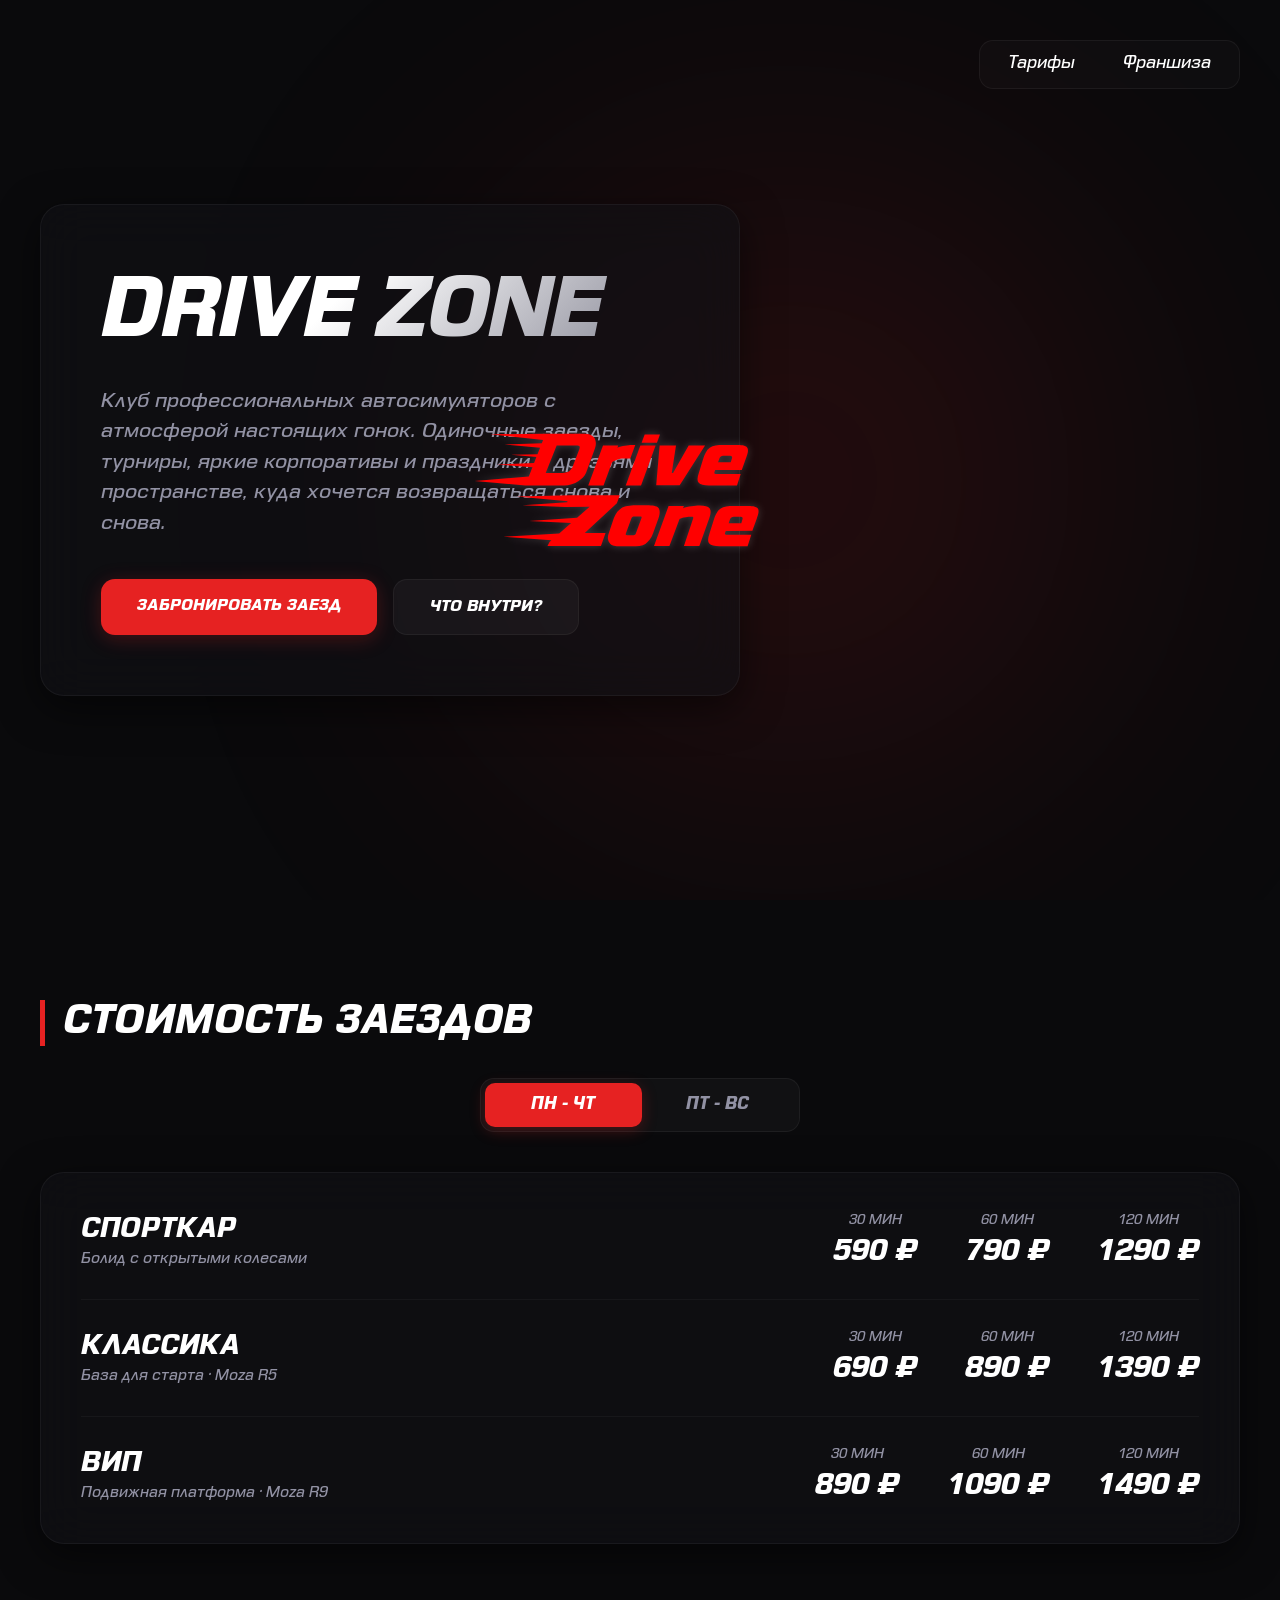
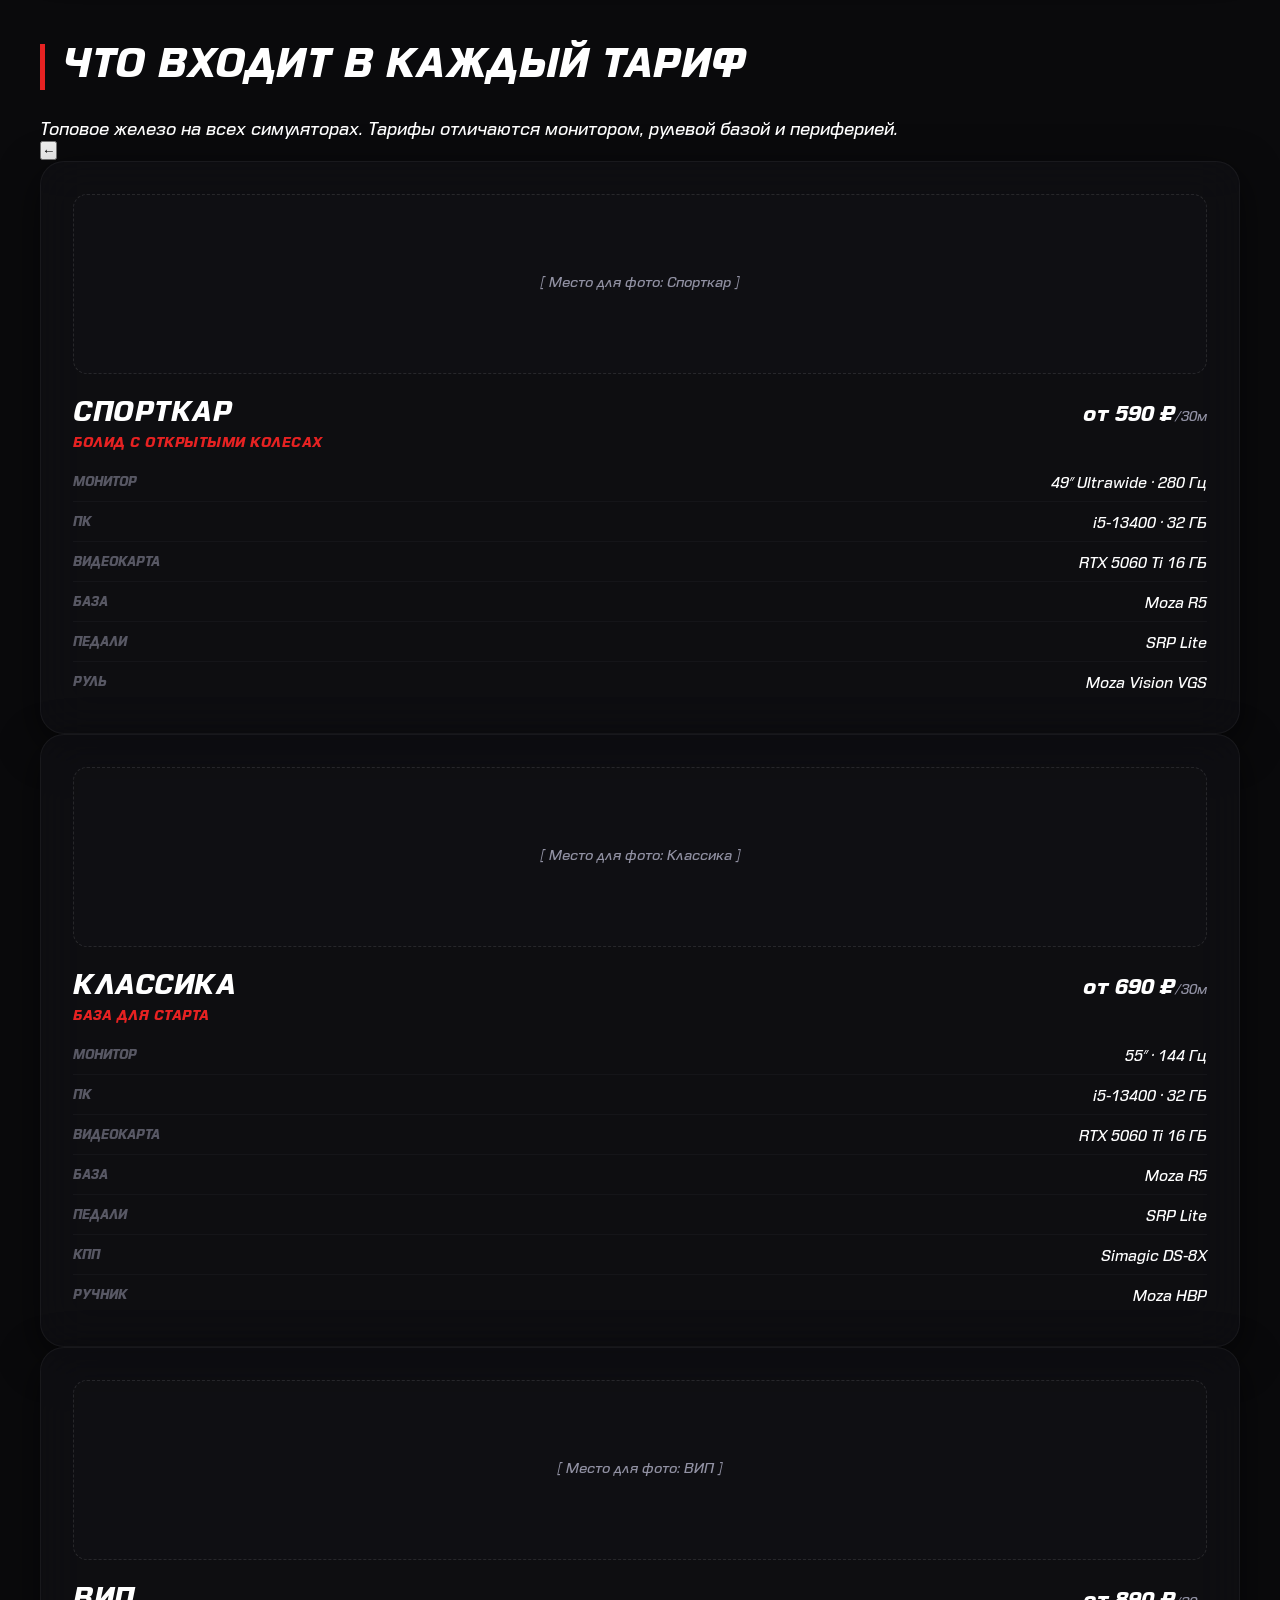
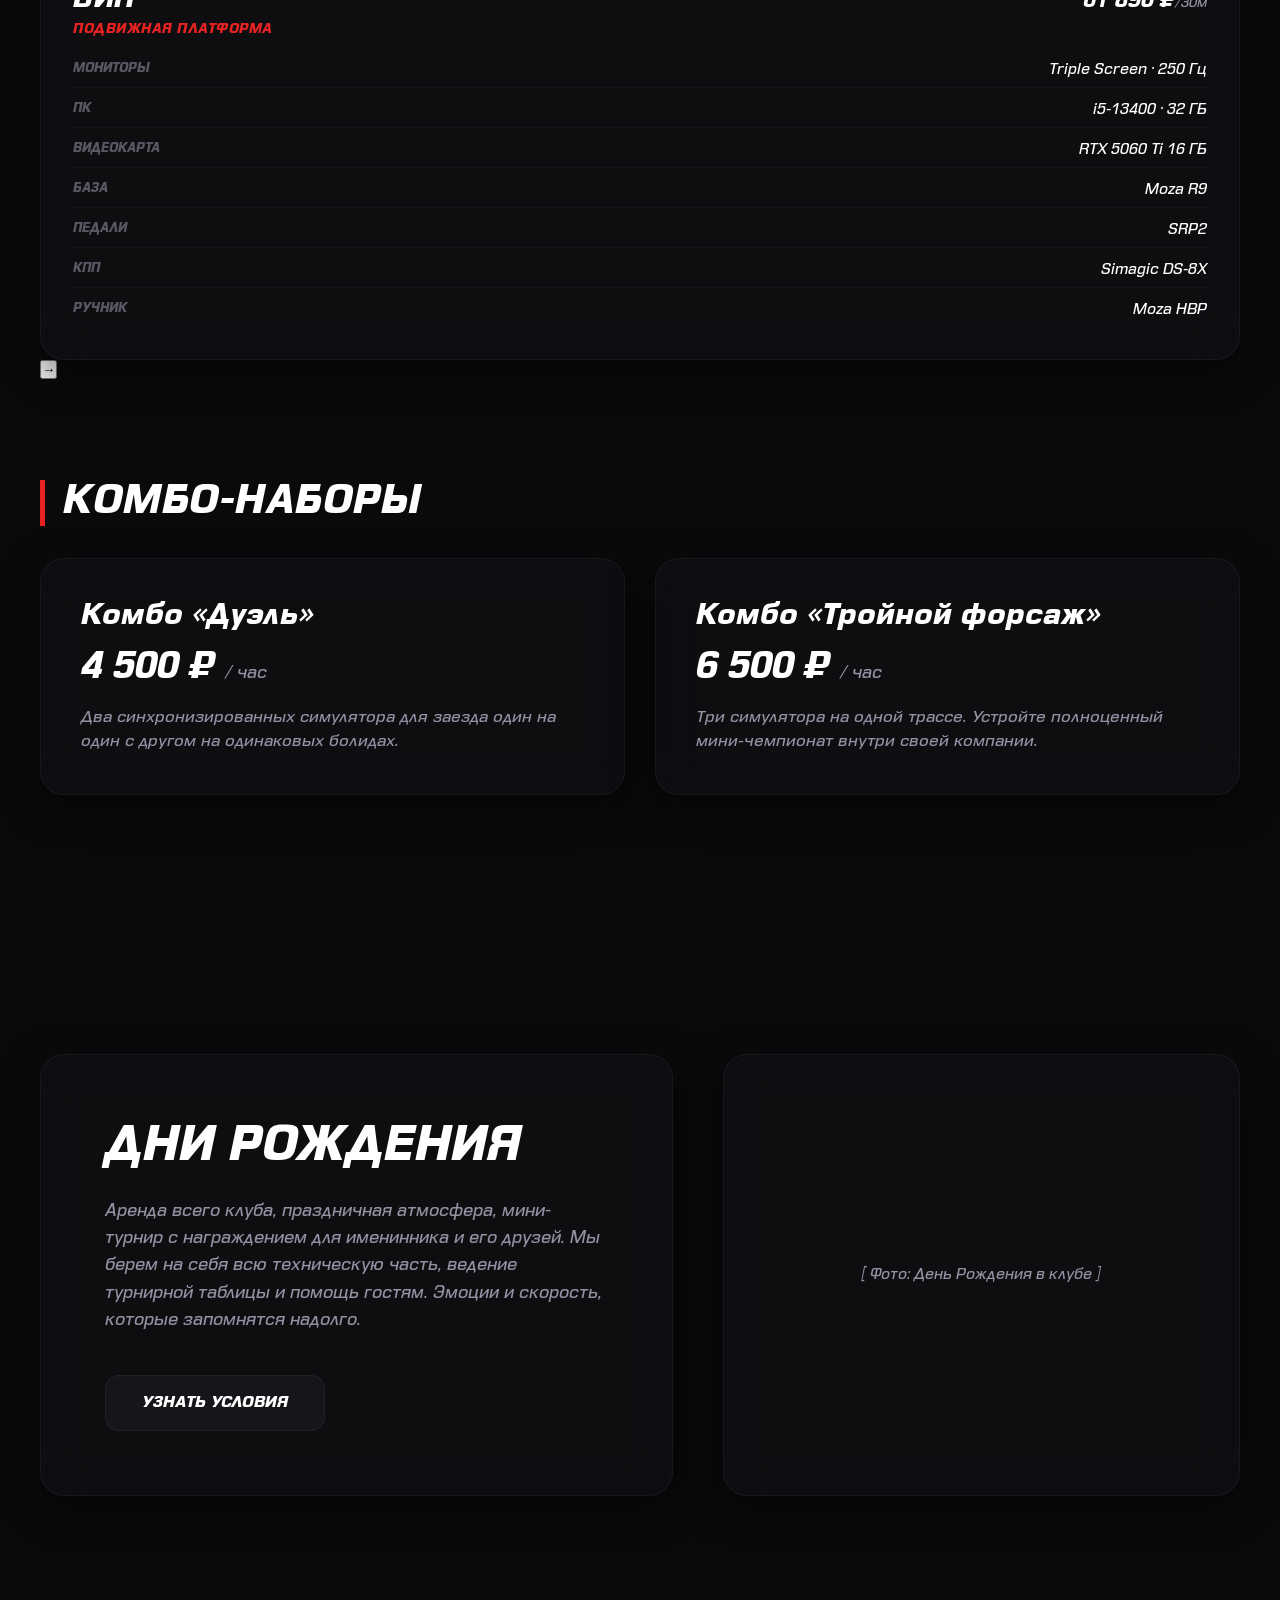
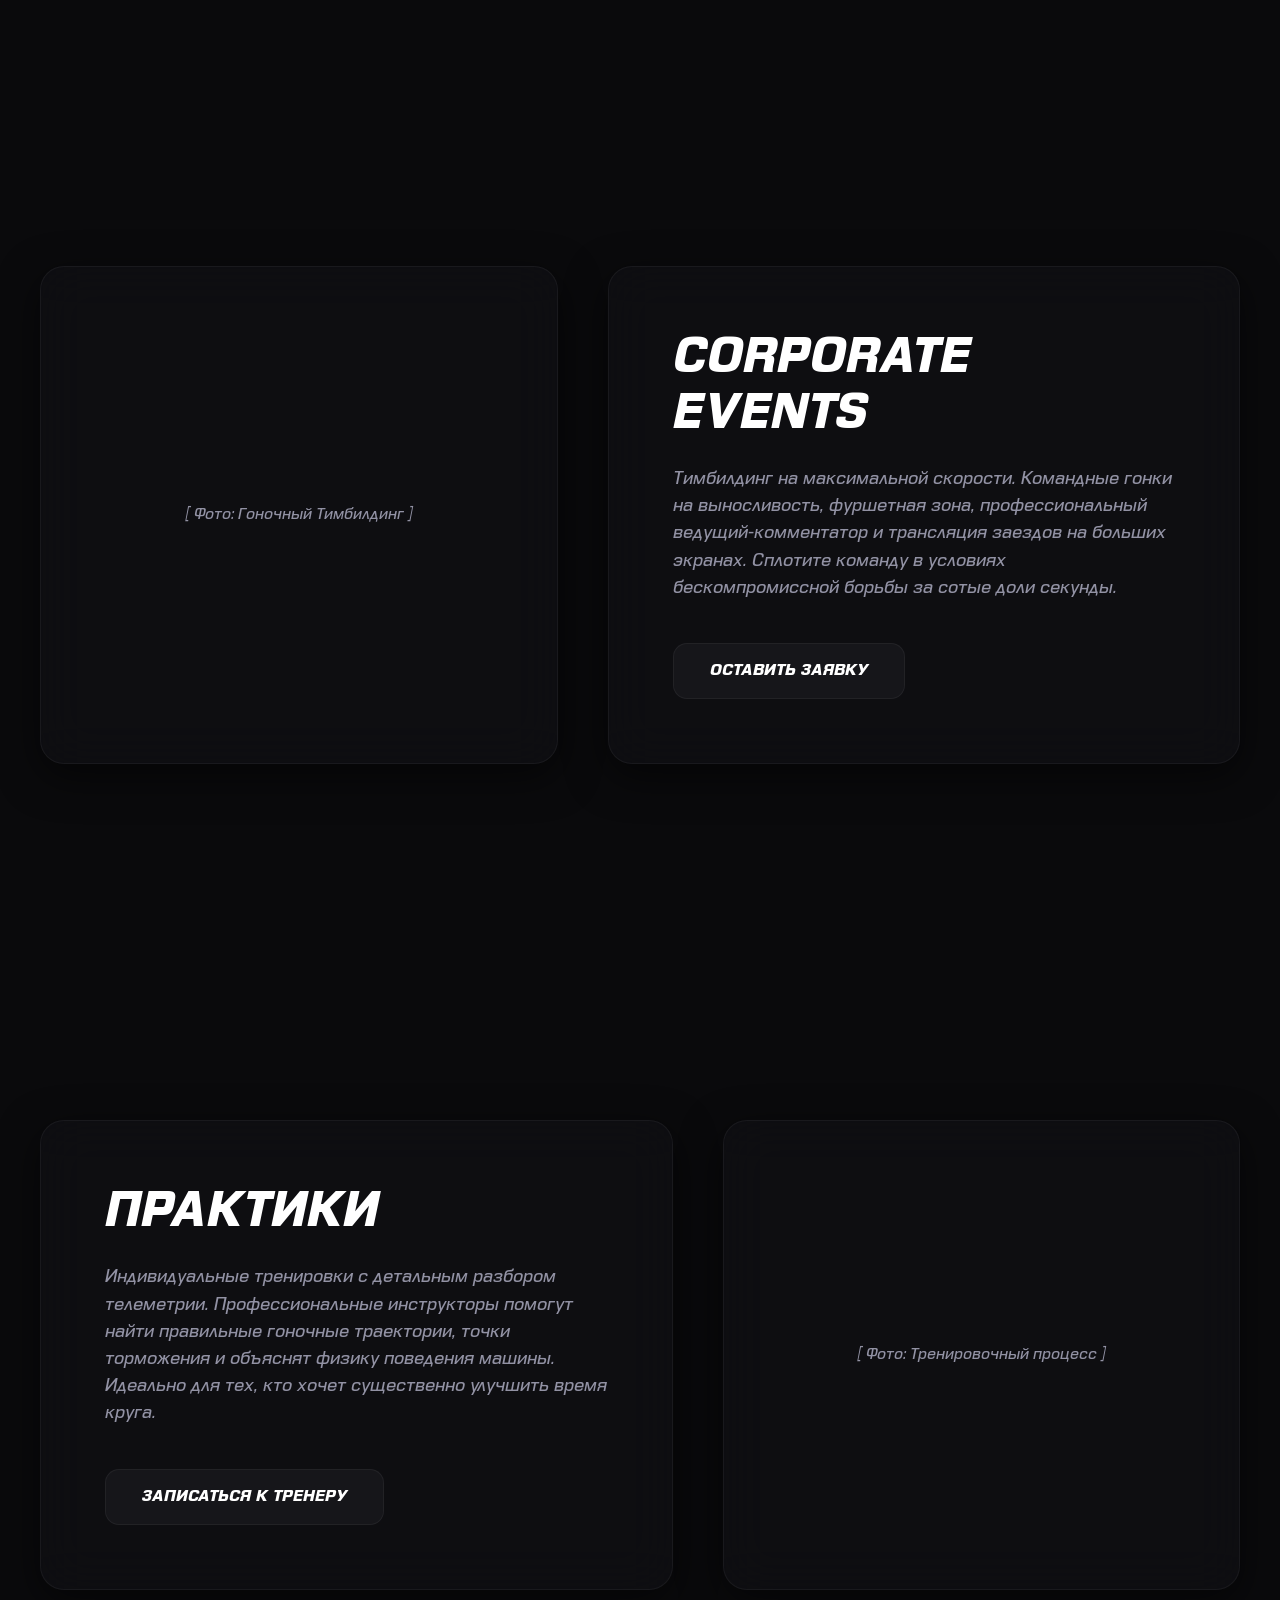
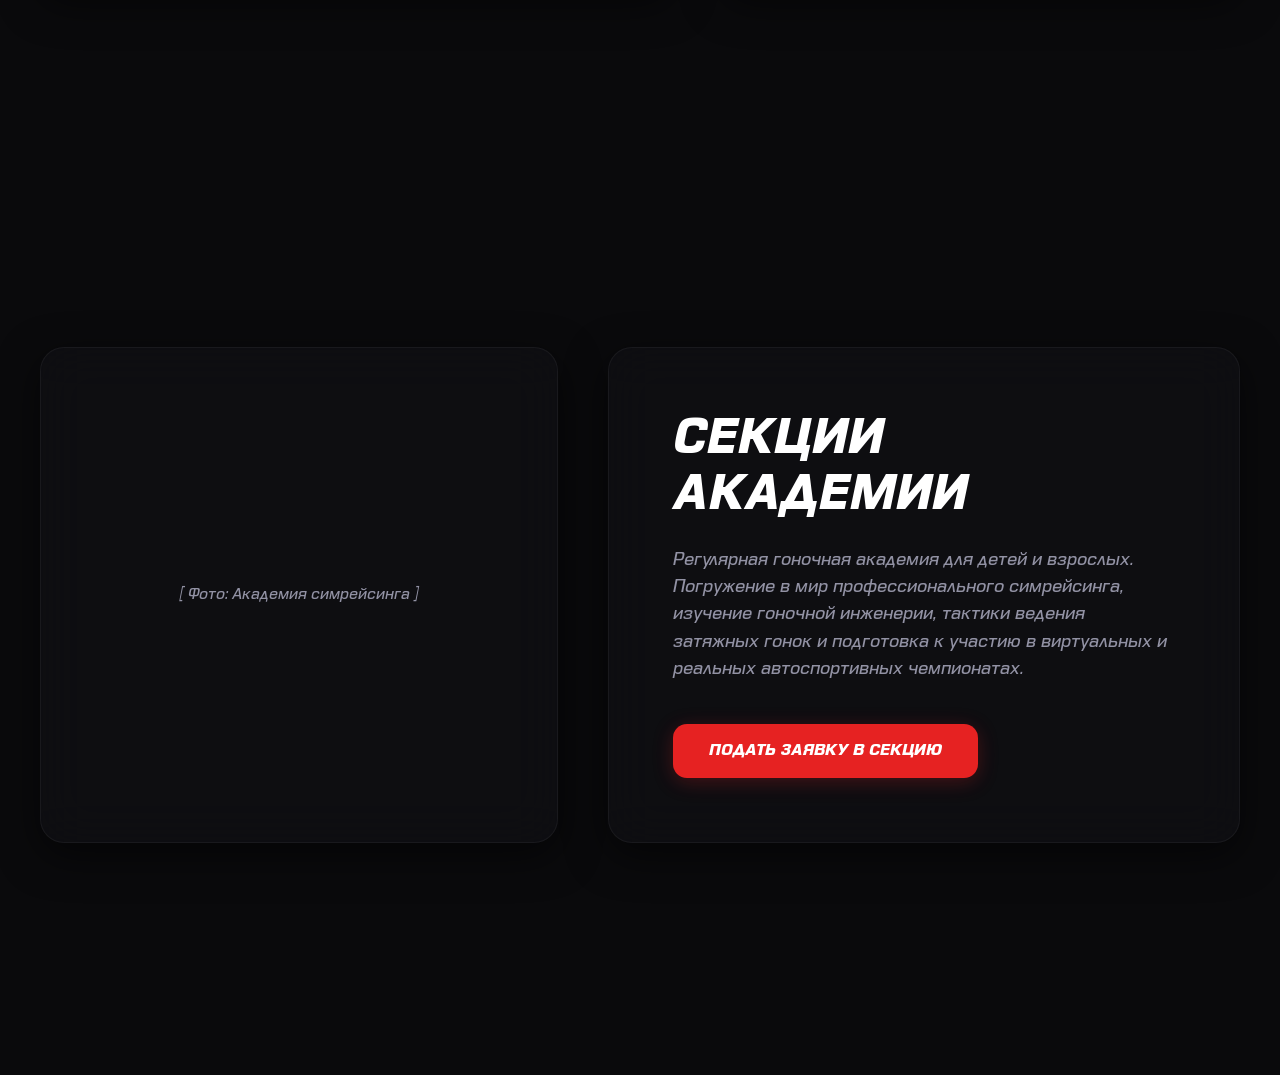
==== commit c384d93a: "Update index.html" ====
--- a/index.html
+++ b/index.html
@@ -8,12 +8,12 @@
 </head>
 <body>
 
-    <!-- Задний план Liquid Glass (Только красный неон, без синего!) -->
+    <!-- Задний план Liquid Glass (Только красный неон) -->
     <div class="glass-bg-blobs">
         <div class="blob blob-1"></div>
     </div>
 
-    <!-- Шапка сайта с умным увеличивающимся логотипом -->
+    <!-- Полностью прозрачная шапка без фоновых панелей -->
     <header class="header" id="mainHeader">
         <div class="header-container">
             <a href="#" class="logo" id="toTopBtn">
@@ -25,7 +25,7 @@
                     <a href="#tariffs" class="menu-link" id="tariffsToggle">Тарифы</a>
                     <div class="dropdown-popup">
                         <a href="#tariffs">Стоимость</a>
-                        <a href="#configs">Конфигурация</a>
+                        <a href="#configs">Что входит</a>
                         <a href="#combos">Комбо</a>
                         <a href="#birthdays">Дни Рождения</a>
                         <a href="#corporates">Корпоративы</a>
@@ -41,7 +41,7 @@
     </header>
 
     <main>
-        <!-- ОГРОМНЫЙ ГЛАВНЫЙ ЭКРАН (100vh) -->
+        <!-- ОГРОМНЫЙ ГЛАВНЫЙ ЭКРАН -->
         <section class="hero">
             <div class="hero-content glass-panel animate-fade-in">
                 <h1 class="hero-title">DRIVE ZONE</h1>
@@ -51,7 +51,7 @@
                 </p>
                 <div class="hero-actions">
                     <a href="#tariffs" class="btn btn-primary">Забронировать заезд</a>
-                    <a href="#configs" class="btn btn-secondary">Что входит в тариф?</a>
+                    <a href="#configs" class="btn btn-secondary">Что внутри?</a>
                 </div>
             </div>
         </section>
@@ -60,7 +60,6 @@
         <section id="tariffs" class="tariffs-section">
             <h2 class="section-title">Стоимость заездов</h2>
             
-            <!-- iOS-style переключатель дней -->
             <div class="days-switcher-container">
                 <div class="days-switcher">
                     <div class="switcher-bg" id="switcherBg"></div>
@@ -69,14 +68,13 @@
                 </div>
             </div>
 
-            <!-- Сетка цен -->
             <div class="prices-wrapper glass-panel">
                 <div class="price-row-item">
                     <div class="price-type">
                         <h3>СПОРТКАР</h3>
                         <span>Болид с открытыми колесами</span>
                     </div>
-                    <div class="price-slots" id="slotsSportcar">
+                    <div class="price-slots">
                         <div class="p-box"><span>30 мин</span><p class="cost" data-weekdays="590 ₽" data-weekends="890 ₽">590 ₽</p></div>
                         <div class="p-box"><span>60 мин</span><p class="cost" data-weekdays="790 ₽" data-weekends="1090 ₽">790 ₽</p></div>
                         <div class="p-box"><span>120 мин</span><p class="cost" data-weekdays="1290 ₽" data-weekends="1590 ₽">1290 ₽</p></div>
@@ -88,7 +86,7 @@
                         <h3>КЛАССИКА</h3>
                         <span>База для старта · Moza R5</span>
                     </div>
-                    <div class="price-slots" id="slotsClassic">
+                    <div class="price-slots">
                         <div class="p-box"><span>30 мин</span><p class="cost" data-weekdays="690 ₽" data-weekends="990 ₽">690 ₽</p></div>
                         <div class="p-box"><span>60 мин</span><p class="cost" data-weekdays="890 ₽" data-weekends="1190 ₽">890 ₽</p></div>
                         <div class="p-box"><span>120 мин</span><p class="cost" data-weekdays="1390 ₽" data-weekends="1690 ₽">1390 ₽</p></div>
@@ -100,7 +98,7 @@
                         <h3>ВИП</h3>
                         <span>Подвижная платформа · Moza R9</span>
                     </div>
-                    <div class="price-slots" id="slotsVip">
+                    <div class="price-slots">
                         <div class="p-box"><span>30 мин</span><p class="cost" data-weekdays="890 ₽" data-weekends="1090 ₽">890 ₽</p></div>
                         <div class="p-box"><span>60 мин</span><p class="cost" data-weekdays="1090 ₽" data-weekends="1390 ₽">1090 ₽</p></div>
                         <div class="p-box"><span>120 мин</span><p class="cost" data-weekdays="1490 ₽" data-weekends="1990 ₽">1490 ₽</p></div>
@@ -108,80 +106,85 @@
                 </div>
             </div>
         </section>
-        <!-- СЕКЦИЯ КОНФИГУРАЦИЙ ЖЕЛЕЗА (ПО ТВОЕМУ ФОТО) -->
-        <section id="configs" class="configs-section">
-            <span class="top-badge">05 Конфигурация</span>
-            <h2 class="section-main-title">What's inside each tier</h2>
-            <p class="section-main-subtitle">Топовое железо на всех симуляторах. Тарифы отличаются монитором, рулевой базой и периферией.</p>
+        <!-- СЕКЦИЯ КОНФИГУРАЦИЙ ЖЕЛЕЗА (ФИРМЕННЫЙ СТИЛЬ DRIVE ZONE) -->
+        <section id="configs" class="tariffs-section">
+            <h2 class="section-title">Что входит в каждый тариф</h2>
+            <p class="section-desc-text">Топовое железо на всех симуляторах. Тарифы отличаются монитором, рулевой базой и периферией.</p>
             
-            <!-- Нативный тач-скролл для мобильных устройств (без багов) -->
-            <div class="configs-scroll-container">
+            <!-- Оболочка карусели со стрелками для ПК -->
+            <div class="carousel-wrapper">
+                <button class="carousel-nav-btn prev" id="carouselPrev">←</button>
                 
-                <!-- Карточка: СПОРТКАР -->
-                <div class="config-card glass-panel">
-                    <div class="config-image-box">
-                        <img src="images/simulators/sportcar.jpg" alt="Спорткар" onerror="this.style.display='none'">
-                        <span class="img-placeholder-stub">[ Место для фото: Спорткар ]</span>
-                    </div>
-                    <div class="config-header">
-                        <h3>СПОРТКАР</h3>
-                        <div class="config-price-tag">от 590 ₽ <span>/ 30 мин</span></div>
-                    </div>
-                    <p class="config-sub-label">Болид с открытыми колесами</p>
-                    <ul class="specs-list">
-                        <li><span class="spec-name">Монитор</span><span class="spec-value">49″ Ultrawide · 280 Гц</span></li>
-                        <li><span class="spec-name">ПК</span><span class="spec-value">i5-13400 · 32 ГБ</span></li>
-                        <li><span class="spec-name">Видеокарта</span><span class="spec-value">RTX 5060 Ti 16 ГБ</span></li>
-                        <li><span class="spec-name">База</span><span class="spec-value">Moza R5</span></li>
-                        <li><span class="spec-name">Педали</span><span class="spec-value">SRP Lite</span></li>
-                        <li><span class="spec-name">Руль</span><span class="spec-value">Moza Vision VGS</span></li>
-                    </ul>
-                </div>
-
-                <!-- Карточка: КЛАССИКА -->
-                <div class="config-card glass-panel">
-                    <div class="config-image-box">
-                        <img src="images/simulators/classic.jpg" alt="Классика" onerror="this.style.display='none'">
-                        <span class="img-placeholder-stub">[ Место для фото: Классика ]</span>
-                    </div>
-                    <div class="config-header">
-                        <h3>КЛАССИКА</h3>
-                        <div class="config-price-tag">от 690 ₽ <span>/ 30 мин</span></div>
-                    </div>
-                    <p class="config-sub-label">База для старта</p>
-                    <ul class="specs-list">
-                        <li><span class="spec-name">Монитор</span><span class="spec-value">55″ · 144 Гц</span></li>
-                        <li><span class="spec-name">ПК</span><span class="spec-value">i5-13400 · 32 ГБ</span></li>
-                        <li><span class="spec-name">Видеокарта</span><span class="spec-value">RTX 5060 Ti 16 ГБ</span></li>
-                        <li><span class="spec-name">База</span><span class="spec-value">Moza R5</span></li>
-                        <li><span class="spec-name">Педали</span><span class="spec-value">SRP Lite</span></li>
-                        <li><span class="spec-name">КПП</span><span class="spec-value">Simagic DS-8X</span></li>
-                        <li><span class="spec-name">Ручник</span><span class="spec-value">Moza HBP</span></li>
-                    </ul>
-                </div>
-
-                <!-- Карточка: ВИП (С кастомной красной рамкой) -->
-                <div class="config-card glass-panel featured-config">
-                    <div class="config-image-box">
-                        <img src="images/simulators/vip.jpg" alt="ВИП" onerror="this.style.display='none'">
-                        <span class="img-placeholder-stub">[ Место для фото: ВИП ]</span>
-                    </div>
-                    <div class="config-header">
-                        <h3>ВИП</h3>
-                        <div class="config-price-tag">от 890 ₽ <span>/ 30 мин</span></div>
-                    </div>
-                    <p class="config-sub-label">Подвижная платформа</p>
-                    <ul class="specs-list">
-                        <li><span class="spec-name">Мониторы</span><span class="spec-value">Triple Screen · 250 Гц</span></li>
-                        <li><span class="spec-name">ПК</span><span class="spec-value">i5-13400 · 32 ГБ</span></li>
-                        <li><span class="spec-name">Видеокарта</span><span class="spec-value">RTX 5060 Ti 16 ГБ</span></li>
-                        <li><span class="spec-name">База</span><span class="spec-value">Moza R9</span></li>
-                        <li><span class="spec-name">Педали</span><span class="spec-value">SRP2</span></li>
-                        <li><span class="spec-name">КПП</span><span class="spec-value">Simagic DS-8X</span></li>
-                        <li><span class="spec-name">Ручник</span><span class="spec-value">Moza HBP</span></li>
-                    </ul>
-                </div>
-
+                <div class="configs-carousel-container" id="carouselContainer">
+                    
+                    <!-- Карточка: СПОРТКАР -->
+                    <div class="config-card glass-panel" data-index="0">
+                        <div class="config-image-box">
+                            <img src="images/simulators/sportcar.jpg" alt="Спорткар" onerror="this.style.display='none'">
+                            <span class="img-placeholder-stub">[ Место для фото: Спорткар ]</span>
+                        </div>
+                        <div class="config-header">
+                            <h3>СПОРТКАР</h3>
+                            <div class="config-price-tag">от 590 ₽<span>/30м</span></div>
+                        </div>
+                        <p class="config-sub-label">Болид с открытыми колесах</p>
+                        <ul class="specs-list">
+                            <li><span class="spec-name">Монитор</span><span class="spec-value">49″ Ultrawide · 280 Гц</span></li>
+                            <li><span class="spec-name">ПК</span><span class="spec-value">i5-13400 · 32 ГБ</span></li>
+                            <li><span class="spec-name">Видеокарта</span><span class="spec-value">RTX 5060 Ti 16 ГБ</span></li>
+                            <li><span class="spec-name">База</span><span class="spec-value">Moza R5</span></li>
+                            <li><span class="spec-name">Педали</span><span class="spec-value">SRP Lite</span></li>
+                            <li><span class="spec-name">Руль</span><span class="spec-value">Moza Vision VGS</span></li>
+                        </ul>
+                    </div>
+
+                    <!-- Карточка: КЛАССИКА (Активная по центру на старте) -->
+                    <div class="config-card glass-panel active-slide" data-index="1">
+                        <div class="config-image-box">
+                            <img src="images/simulators/classic.jpg" alt="Классика" onerror="this.style.display='none'">
+                            <span class="img-placeholder-stub">[ Место для фото: Классика ]</span>
+                        </div>
+                        <div class="config-header">
+                            <h3>КЛАССИКА</h3>
+                            <div class="config-price-tag">от 690 ₽<span>/30м</span></div>
+                        </div>
+                        <p class="config-sub-label">База для старта</p>
+                        <ul class="specs-list">
+                            <li><span class="spec-name">Монитор</span><span class="spec-value">55″ · 144 Гц</span></li>
+                            <li><span class="spec-name">ПК</span><span class="spec-value">i5-13400 · 32 ГБ</span></li>
+                            <li><span class="spec-name">Видеокарта</span><span class="spec-value">RTX 5060 Ti 16 ГБ</span></li>
+                            <li><span class="spec-name">База</span><span class="spec-value">Moza R5</span></li>
+                            <li><span class="spec-name">Педали</span><span class="spec-value">SRP Lite</span></li>
+                            <li><span class="spec-name">КПП</span><span class="spec-value">Simagic DS-8X</span></li>
+                            <li><span class="spec-name">Ручник</span><span class="spec-value">Moza HBP</span></li>
+                        </ul>
+                    </div>
+
+                    <!-- Карточка: ВИП -->
+                    <div class="config-card glass-panel" data-index="2">
+                        <div class="config-image-box">
+                            <img src="images/simulators/vip.jpg" alt="ВИП" onerror="this.style.display='none'">
+                            <span class="img-placeholder-stub">[ Место для фото: ВИП ]</span>
+                        </div>
+                        <div class="config-header">
+                            <h3>ВИП</h3>
+                            <div class="config-price-tag">от 890 ₽<span>/30м</span></div>
+                        </div>
+                        <p class="config-sub-label">Подвижная платформа</p>
+                        <ul class="specs-list">
+                            <li><span class="spec-name">Мониторы</span><span class="spec-value">Triple Screen · 250 Гц</span></li>
+                            <li><span class="spec-name">ПК</span><span class="spec-value">i5-13400 · 32 ГБ</span></li>
+                            <li><span class="spec-name">Видеокарта</span><span class="spec-value">RTX 5060 Ti 16 ГБ</span></li>
+                            <li><span class="spec-name">База</span><span class="spec-value">Moza R9</span></li>
+                            <li><span class="spec-name">Педали</span><span class="spec-value">SRP2</span></li>
+                            <li><span class="spec-name">КПП</span><span class="spec-value">Simagic DS-8X</span></li>
+                            <li><span class="spec-name">Ручник</span><span class="spec-value">Moza HBP</span></li>
+                        </ul>
+                    </div>
+
+                </div>
+                
+                <button class="carousel-nav-btn next" id="carouselNext">→</button>
             </div>
         </section>
 
@@ -201,7 +204,7 @@
                 </div>
             </div>
         </section>
-        <!-- БОЛЬШИЕ САМОСТОЯТЕЛЬНЫЕ БЛОКИ МЕРОПРИЯТИЙ (ДРУГ НАД ДРУГОМ) -->
+        <!-- БОЛЬШИЕ САМОСТОЯТЕЛЬНЫЕ БЛОКИ МЕРОПРИЯТИЙ -->
         <section id="birthdays" class="large-screen-block">
             <div class="large-block-container">
                 <div class="large-block-content glass-panel">
@@ -261,13 +264,12 @@
 
     <!-- ИНТЕРАКТИВНЫЕ СКРИПТЫ -->
     <script>
-        // 1. Умное плавное уменьшение логотипа при скролле к тарифам
+        // 1. Умное плавное уменьшение логотипа (Остается большим слева сверху, при скролле к тарифам уменьшается)
         const header = document.getElementById('mainHeader');
         const tariffsSection = document.getElementById('tariffs');
 
         window.addEventListener('scroll', () => {
             const tariffsTop = tariffsSection.getBoundingClientRect().top;
-            // Когда верхняя граница тарифов приближается к экрану (остается 250px)
             if (tariffsTop <= 250) {
                 header.classList.add('scrolled');
             } else {
@@ -275,7 +277,7 @@
             }
         });
 
-        // 2. Логика интерактивного iOS-style тумблера цен с анимацией
+        // 2. Логика интерактивного iOS тумблера цен
         const btnWeekdays = document.getElementById('btnWeekdays');
         const btnWeekends = document.getElementById('btnWeekends');
         const switcherBg = document.getElementById('switcherBg');
@@ -309,13 +311,54 @@
             updatePrices('weekends');
         });
 
-        // 3. Плавный скролл вверх при нажатии на логотип
+        // 3. БЕСКОНЕЧНАЯ 3D-КАРУСЕЛЬ НА ПК
+        const cards = document.querySelectorAll('.config-card');
+        const prevBtn = document.getElementById('carouselPrev');
+        const nextBtn = document.getElementById('carouselNext');
+        let currentIndex = 1; // Классика в центре на старте
+
+        function updateCarousel() {
+            if (window.innerWidth > 768) {
+                cards.forEach((card, i) => {
+                    card.classList.remove('active-slide', 'prev-slide', 'next-slide', 'hidden-slide');
+                    
+                    let diff = i - currentIndex;
+                    if (diff < -1) diff += cards.length;
+                    if (diff > 1) diff -= cards.length;
+
+                    if (diff === 0) {
+                        card.classList.add('active-slide');
+                    } else if (diff === -1) {
+                        card.classList.add('prev-slide');
+                    } else if (diff === 1) {
+                        card.classList.add('next-slide');
+                    } else {
+                        card.classList.add('hidden-slide');
+                    }
+                });
+            }
+        }
+
+        prevBtn.addEventListener('click', () => {
+            currentIndex = (currentIndex === 0) ? cards.length - 1 : currentIndex - 1;
+            updateCarousel();
+        });
+
+        nextBtn.addEventListener('click', () => {
+            currentIndex = (currentIndex === cards.length - 1) ? 0 : currentIndex + 1;
+            updateCarousel();
+        });
+
+        // Инициализация карусели и отслеживание ресайза
+        updateCarousel();
+        window.addEventListener('resize', updateCarousel);
+
+        // 4. Мобильный клик по меню и плавный скролл
         document.getElementById('toTopBtn').addEventListener('click', function(e) {
             e.preventDefault();
             window.scrollTo({ top: 0, behavior: 'smooth' });
         });
 
-        // 4. Логика мобильного клика по меню «Тарифы»
         const tariffsToggle = document.getElementById('tariffsToggle');
         const tariffsMenuItem = document.getElementById('tariffsMenuItem');
 
--- a/style.css
+++ b/style.css
@@ -1,4 +1,4 @@
-/* 1. ШРИФТЫ */
+/* 1. ПОДКЛЮЧЕНИЕ ШРИФТОВ */
 @font-face {
     font-family: 'DDT';
     src: url('fonts/DDTEl-Italic.woff2') format('woff2');
@@ -18,18 +18,20 @@
     font-style: italic;
 }
 
+/* 2. ГЛОБАЛЬНЫЕ ПЕРЕМЕННЫЕ */
 :root {
-    --bg-dark: #09090b;
+    --bg-dark: #0a0a0c;
     --bg-card: rgba(18, 18, 22, 0.6);
     --border-glass: rgba(255, 255, 255, 0.05);
     --text-white: #ffffff;
     --text-gray: #9292a4;
-    --racing-red: #e62222;
+    --racing-red: #e62222; /* Гоночный красный */
     --racing-red-glow: rgba(230, 34, 34, 0.25);
-    --apple-red-hover: rgba(230, 34, 34, 0.14);
+    --apple-red-hover: rgba(230, 34, 34, 0.15); /* Красный Apple-ховер */
     --font-main: 'DDT', sans-serif;
 }
 
+/* 3. СБРОС СТИЛЕЙ И ЗАЩИТА ОТ БОКОВОГО СКРОЛЛА */
 * {
     box-sizing: border-box;
     margin: 0;
@@ -41,14 +43,20 @@
     background-color: var(--bg-dark);
     color: var(--text-white);
     font-family: var(--font-main);
-    overflow-x: hidden;
-    width: 100%;
-    position: relative;
-}
-
-main { width: 100%; overflow: hidden; }
-
-/* КРАСНЫЙ LIQUID GLASS ФОН */
+    font-weight: 400;
+    overflow-x: hidden; /* Строгий запрет горизонтального скролла для всего сайта */
+    width: 100%;
+    position: relative;
+    min-height: 100vh;
+    -webkit-text-size-adjust: 100%;
+}
+
+main {
+    width: 100%;
+    overflow: hidden;
+}
+
+/* 4. LIQUID GLASS ФОН (БЕЗ СИНЕГО!) */
 .glass-bg-blobs {
     position: fixed;
     top: 0;
@@ -57,99 +65,171 @@
     height: 100%;
     z-index: -1;
     overflow: hidden;
-}
+    pointer-events: none;
+}
+
+.blob {
+    position: absolute;
+    border-radius: 50%;
+    filter: blur(160px);
+    opacity: 0.15;
+    animation: floatAnimation 14s infinite ease-in-out;
+}
+
 .blob-1 {
-    position: absolute;
     top: 20%;
     right: 15%;
-    width: 550px;
-    height: 550px;
+    width: 600px;
+    height: 600px;
     background: var(--racing-red);
-    border-radius: 50%;
-    filter: blur(160px);
-    opacity: 0.16;
-}
-
+}
+
+@keyframes floatAnimation {
+    0%, 100% { transform: translateY(0) scale(1); }
+    50% { transform: translateY(-40px) scale(1.1); }
+}
+
+/* 5. ОБЩИЙ СТИЛЬ СТЕКЛЯННЫХ ПАНЕЛЕЙ */
 .glass-panel {
     background: var(--bg-card);
     backdrop-filter: blur(24px);
     -webkit-backdrop-filter: blur(24px);
     border: 1px solid var(--border-glass);
     border-radius: 24px;
-    box-shadow: 0 12px 40px rgba(0, 0, 0, 0.55);
-}
-
-/* ШАПКА И УМНЫЙ ЛОГОТИП */
+    box-shadow: 0 12px 40px 0 rgba(0, 0, 0, 0.55);
+}
+
+/* 6. УМНАЯ АДАПТИВНАЯ ШАПКА */
 .header {
     position: fixed;
     top: 0;
     left: 0;
     width: 100%;
     z-index: 100;
-    padding: 24px 40px;
-}
+    padding: 40px;
+    transition: all 0.5s cubic-bezier(0.16, 1, 0.3, 1);
+}
+
+/* Когда пользователь доскроллил до тарифов, шапка плавно сжимается */
+.header.scrolled {
+    padding: 16px 40px;
+    background: rgba(10, 10, 12, 0.8);
+    backdrop-filter: blur(20px);
+    -webkit-backdrop-filter: blur(20px);
+    border-bottom: 1px solid var(--border-glass);
+}
+
 .header-container {
     max-width: 1400px;
     margin: 0 auto;
     display: flex;
     justify-content: space-between;
     align-items: center;
-}
+    position: relative;
+}
+
+/* 7. ЛОГИКА ТРАНСФОРМАЦИИ И ПЕРЕКРАСКИ ЛОГОТИПА */
 .logo {
     display: block;
-    mix-blend-mode: difference;
-    transform-origin: left center;
-}
+    position: absolute;
+    left: 50%;
+    top: 50vh; /* Изначально огромный и строго по центру экрана */
+    transform: translate(-50%, -50%) scale(4.5); 
+    transition: all 0.6s cubic-bezier(0.16, 1, 0.3, 1);
+    mix-blend-mode: difference; /* Защита от сливания с фоном */
+    pointer-events: none; /* Пока большой, кликнуть нельзя, чтобы не мешал */
+}
+
+/* Эффект фильтра: превращает твой черный вектор в сочный красный */
 .logo img {
-    height: 38px;
+    height: 34px;
     display: block;
-    filter: invert(21%) sepia(93%) saturate(6935%) hue-rotate(356deg) brightness(94%) contrast(117%);
-}
-
+    filter: invert(21%) sepia(93%) saturate(6935%) hue-rotate(356deg) brightness(94%) contrast(117%) drop-shadow(0 0 1px rgba(255,255,255,0.2));
+}
+
+/* Когда доскроллили: логотип плавно летит в левый верхний угол и становится кнопкой */
+.header.scrolled .logo {
+    position: relative;
+    left: 0;
+    top: auto;
+    transform: translate(0, 0) scale(1);
+    pointer-events: auto;
+}
+
+.logo:hover {
+    transform: scale(1.03);
+}
+
+.header.scrolled .logo:hover {
+    transform: scale(1.05);
+}
+
+/* 8. IOS STYLE МЕНЮ БЕЗ ФОНА */
 .ios-menu {
     display: flex;
     background: rgba(255, 255, 255, 0.02);
     backdrop-filter: blur(20px);
+    -webkit-backdrop-filter: blur(20px);
     border: 1px solid rgba(255, 255, 255, 0.05);
     padding: 4px;
     border-radius: 14px;
-}
-.menu-item { position: relative; }
+    margin-left: auto; /* Прижимает меню к правому краю */
+}
+
+.menu-item {
+    position: relative;
+}
+
 .menu-link {
     display: block;
     color: var(--text-white);
     text-decoration: none;
     padding: 10px 24px;
     font-size: 16px;
+    font-weight: 400;
     border-radius: 10px;
-    transition: background-color 0.25s, color 0.25s;
-}
+    transition: background-color 0.25s ease, color 0.25s ease;
+}
+
+/* Apple-style hover с появлением красного прямоугольника */
 .menu-link:hover {
     background-color: var(--apple-red-hover);
     color: var(--racing-red);
 }
 
+/* iOS Выпадающий попап */
 .dropdown-popup {
     position: absolute;
     top: calc(100% + 14px);
     left: 50%;
     transform: translateX(-50%) translateY(10px);
     width: 240px;
-    background: rgba(14, 14, 18, 0.95);
+    background: rgba(12, 12, 15, 0.95);
     backdrop-filter: blur(30px);
+    -webkit-backdrop-filter: blur(30px);
     border: 1px solid var(--border-glass);
     border-radius: 18px;
     padding: 8px;
+    box-shadow: 0 16px 50px rgba(0,0,0,0.8);
     opacity: 0;
     visibility: hidden;
-    transition: all 0.25s cubic-bezier(0.16, 1, 0.3, 1);
-}
-.has-popup:hover .dropdown-popup,
+    transition: opacity 0.25s ease, transform 0.25s cubic-bezier(0.16, 1, 0.3, 1), visibility 0.25s;
+}
+
+@media (min-width: 769px) {
+    .has-popup:hover .dropdown-popup {
+        opacity: 1;
+        visibility: visible;
+        transform: translateX(-50%) translateY(0);
+    }
+}
+
 .menu-item.active-click .dropdown-popup {
     opacity: 1;
     visibility: visible;
     transform: translateX(-50%) translateY(0);
 }
+
 .dropdown-popup a {
     display: block;
     color: var(--text-white);
@@ -157,55 +237,118 @@
     padding: 12px 18px;
     font-size: 15px;
     border-radius: 12px;
-}
-.dropdown-popup a:hover { color: var(--racing-red); background: rgba(255,255,255,0.03); }
-
-/* HERO */
+    transition: background-color 0.2s ease;
+}
+
+.dropdown-popup a:hover {
+    background-color: rgba(255, 255, 255, 0.04);
+    color: var(--racing-red);
+}
+/* 9. МОНУМЕНТАЛЬНЫЙ ГЛАВНЫЙ ЭКРАН (100vh) */
 .hero {
+    width: 100%;
+    height: 100vh; /* Занимает ровно всю высоту экрана смартфона или ПК */
     max-width: 1400px;
-    margin: 160px auto 60px;
+    margin: 0 auto;
     padding: 0 40px;
-    display: grid;
-    grid-template-columns: 1.2fr 1fr;
-    gap: 40px;
+    display: flex;
     align-items: center;
-}
-.hero-content { padding: 60px; }
+    justify-content: flex-start;
+}
+
+.hero-content {
+    max-width: 700px;
+    padding: 60px;
+}
+
 .hero-title {
-    font-size: 72px;
-    font-weight: 900;
+    font-size: 80px;
+    font-weight: 900;
+    letter-spacing: -2px;
+    margin-bottom: 24px;
     text-transform: uppercase;
-    background: linear-gradient(135deg, #fff 30%, #888896 100%);
+    background: linear-gradient(135deg, #ffffff 40%, #7d7d8c 100%);
     -webkit-background-clip: text;
     -webkit-text-fill-color: transparent;
-    margin-bottom: 24px;
-}
-.hero-subtitle { font-size: 18px; line-height: 1.6; color: var(--text-gray); margin-bottom: 40px; }
-.hero-actions { display: flex; gap: 16px; }
+}
+
+.hero-subtitle {
+    font-size: 19px;
+    line-height: 1.6;
+    color: var(--text-gray);
+    margin-bottom: 40px;
+}
+
+/* 10. КНОПКИ С АНИМАЦИЕЙ КЛИКА */
+.hero-actions {
+    display: flex;
+    gap: 16px;
+}
+
 .btn {
     display: inline-block;
     text-decoration: none;
-    padding: 16px 32px;
+    padding: 18px 36px;
     font-size: 15px;
     font-weight: 900;
     border-radius: 14px;
+    transition: all 0.3s cubic-bezier(0.16, 1, 0.3, 1);
     text-transform: uppercase;
-    transition: all 0.3s ease;
-}
-.btn-primary { background: var(--racing-red); color: #fff; box-shadow: 0 4px 20px var(--racing-red-glow); }
-.btn-primary:hover { transform: translateY(-2px); box-shadow: 0 6px 26px var(--racing-red); }
-.btn-secondary { background: rgba(255,255,255,0.04); color: #fff; border: 1px solid var(--border-glass); }
-.btn-secondary:hover { background: rgba(255,255,255,0.08); transform: translateY(-2px); }
-
-.hero-image-placeholder { height: 460px; display: flex; align-items: center; justify-content: center; color: var(--text-gray); position: relative; }
-.pulse-glow { position: absolute; width: 50%; height: 50%; background: var(--racing-red-glow); filter: blur(70px); border-radius: 50%; animation: pulse 4s infinite alternate ease-in-out; }
-@keyframes pulse { 0% { transform: scale(0.9); opacity: 0.3; } 100% { transform: scale(1.1); opacity: 0.6; } }
-
-/* СЕКЦИЯ ТАРИФОВ И iOS СВИЧЕР */
-.tariffs-section { max-width: 1400px; margin: 0 auto; padding: 0 40px; }
-.section-title { font-size: 36px; font-weight: 900; margin: 80px 0 32px; text-transform: uppercase; border-left: 5px solid var(--racing-red); padding-left: 18px; }
-
-.days-switcher-container { display: flex; justify-content: center; margin-bottom: 45px; }
+    white-space: nowrap;
+}
+
+.btn-primary {
+    background: var(--racing-red);
+    color: var(--text-white);
+    box-shadow: 0 4px 20px var(--racing-red-glow);
+}
+
+.btn-primary:hover {
+    transform: translateY(-2px);
+    box-shadow: 0 6px 26px var(--racing-red);
+}
+
+.btn-primary:active {
+    transform: translateY(0);
+}
+
+.btn-secondary {
+    background: rgba(255, 255, 255, 0.04);
+    color: var(--text-white);
+    border: 1px solid var(--border-glass);
+}
+
+.btn-secondary:hover {
+    background: rgba(255, 255, 255, 0.08);
+    transform: translateY(-2px);
+}
+
+/* 11. СЕКЦИЯ СТОИМОСТИ (ОБЩЕЕ) */
+.tariffs-section {
+    max-width: 1400px;
+    margin: 0 auto;
+    padding: 0 40px;
+    width: 100%;
+}
+
+.section-title {
+    font-size: 38px;
+    font-weight: 900;
+    margin: 100px 0 32px;
+    text-transform: uppercase;
+    border-left: 5px solid var(--racing-red);
+    padding-left: 18px;
+    letter-spacing: 0.5px;
+}
+
+/* 12. АНИМИРОВАННЫЙ ТУМБЛЕР ДНЕЙ НЕДЕЛИ */
+.days-switcher-container {
+    display: flex;
+    justify-content: center;
+    margin-bottom: 40px;
+    width: 100%;
+}
+
 .days-switcher {
     position: relative;
     display: flex;
@@ -213,187 +356,465 @@
     border: 1px solid var(--border-glass);
     padding: 4px;
     border-radius: 14px;
-    width: 280px;
-}
-.switcher-bg-slider {
+    width: 320px;
+}
+
+/* Красная подложка, которая плавно скользит между кнопками */
+.switcher-bg {
     position: absolute;
     top: 4px;
     left: 4px;
-    width: calc(50% - 4px);
+    width: calc(50% - 2px);
     height: calc(100% - 8px);
     background: var(--racing-red);
     border-radius: 10px;
-    transition: transform 0.3s cubic-bezier(0.16, 1, 0.3, 1);
+    box-shadow: 0 4px 15px var(--racing-red-glow);
+    transition: left 0.3s cubic-bezier(0.16, 1, 0.3, 1);
     z-index: 1;
-    box-shadow: 0 4px 15px var(--racing-red-glow);
-}
+}
+
 .switcher-btn {
     position: relative;
     flex: 1;
-    background: none;
+    background: transparent;
     border: none;
     color: var(--text-gray);
     padding: 12px 0;
-    font-size: 15px;
+    font-family: var(--font-main);
+    font-size: 16px;
     font-weight: 900;
     cursor: pointer;
     z-index: 2;
-    transition: color 0.3s;
-}
-.switcher-btn.active { color: #fff; }
-
-/* 3D КАРУСЕЛЬ ЦЕН (COVERFLOW) */
-.carousel-container {
-    position: relative;
-    max-width: 1050px;
-    margin: 0 auto 80px;
-    height: 580px;
+    transition: color 0.3s ease;
+}
+
+.switcher-btn.active {
+    color: var(--text-white);
+}
+
+/* 13. ПЛАНКА С ТАРИФАМИ ЦЕН */
+.prices-wrapper {
+    width: 100%;
+    padding: 10px 40px;
+}
+
+.price-row-item {
+    display: flex;
+    justify-content: space-between;
+    align-items: center;
+    padding: 30px 0;
+    border-bottom: 1px solid rgba(255, 255, 255, 0.04);
+}
+
+.price-row-item:last-child {
+    border-bottom: none;
+}
+
+.price-type h3 {
+    font-size: 26px;
+    font-weight: 900;
+    margin-bottom: 4px;
+}
+
+.price-type span {
+    font-size: 14px;
+    color: var(--text-gray);
+}
+
+.price-slots {
+    display: flex;
+    gap: 48px;
+}
+
+.p-box {
+    text-align: center;
+}
+
+.p-box span {
+    display: block;
+    font-size: 13px;
+    color: var(--text-gray);
+    margin-bottom: 6px;
+    text-transform: uppercase;
+}
+
+.cost {
+    font-size: 28px;
+    font-weight: 900;
+    transition: opacity 0.15s ease, transform 0.15s ease;
+}
+
+/* Плавный мигающий эффект при клике на переключатель */
+.cost.price-changing {
+    opacity: 0;
+    transform: scale(0.95);
+}
+
+/* 14. СЕТКА КОМБО-НАБОРОВ */
+.combos-grid {
+    display: grid;
+    grid-template-columns: repeat(2, 1fr);
+    gap: 30px;
+    width: 100%;
+}
+
+.combo-card {
+    padding: 40px;
+    transition: transform 0.3s ease, border-color 0.3s ease;
+}
+
+.combo-card:hover {
+    transform: translateY(-4px);
+    border-color: rgba(230, 34, 34, 0.3);
+}
+
+.combo-card h3 {
+    font-size: 28px;
+    font-weight: 900;
+    margin-bottom: 16px;
+}
+
+.combo-price {
+    font-size: 34px;
+    font-weight: 900;
+    margin-bottom: 16px;
+    color: var(--text-white);
+}
+
+.combo-price span {
+    font-size: 16px;
+    font-weight: 400;
+    color: var(--text-gray);
+}
+
+.combo-desc {
+    color: var(--text-gray);
+    line-height: 1.6;
+    font-size: 15px;
+}
+/* 15. СЕКЦИЯ КОНФИГУРАЦИЙ ЖЕЛЕЗА (СТРОГО ПО ТВОЕМУ ФОТО) */
+.configs-section {
+    max-width: 1400px;
+    margin: 80px auto;
+    padding: 0 40px;
+    width: 100%;
+}
+
+.top-badge {
+    display: inline-block;
+    font-size: 11px;
+    text-transform: uppercase;
+    letter-spacing: 2px;
+    color: var(--racing-red);
+    font-weight: 900;
+    margin-bottom: 12px;
+    position: relative;
+    padding-left: 25px;
+}
+
+.top-badge::before {
+    content: "";
+    position: absolute;
+    left: 0;
+    top: 50%;
+    transform: translateY(-50%);
+    width: 15px;
+    height: 2px;
+    background: var(--racing-red);
+}
+
+.section-main-title {
+    font-size: 48px;
+    font-weight: 900;
+    text-transform: uppercase;
+    margin-bottom: 16px;
+    letter-spacing: -0.5px;
+}
+
+.section-main-subtitle {
+    font-size: 16px;
+    color: var(--text-gray);
+    margin-bottom: 48px;
+    max-width: 600px;
+    line-height: 1.5;
+}
+
+/* Сетка карточек железа для ПК */
+.configs-scroll-container {
+    display: grid;
+    grid-template-columns: repeat(3, 1fr);
+    gap: 30px;
+    width: 100%;
+}
+
+.config-card {
+    padding: 32px;
+    display: flex;
+    flex-direction: column;
+    position: relative;
+    transition: transform 0.3s ease;
+}
+
+.config-card:hover {
+    transform: translateY(-4px);
+}
+
+/* Кастомная красная рамка для ВИП тарифа как на фото */
+.config-card.featured-config {
+    border: 1px solid var(--racing-red);
+    box-shadow: 0 12px 40px var(--racing-red-glow);
+}
+
+.config-image-box {
+    width: 100%;
+    height: 180px;
+    border-radius: 14px;
+    overflow: hidden;
+    background: rgba(255, 255, 255, 0.01);
+    border: 1px dashed rgba(255, 255, 255, 0.1);
+    margin-bottom: 24px;
     display: flex;
     align-items: center;
     justify-content: center;
-    perspective: 1000px;
-}
-.carousel-track {
-    position: relative;
-    width: 100%;
-    height: 100%;
-    transform-style: preserve-3d;
-}
-.carousel-item {
-    position: absolute;
-    top: 0;
-    left: calc(50% - 190px);
-    width: 380px;
-    height: 550px;
-    transition: all 0.5s cubic-bezier(0.16, 1, 0.3, 1);
-    overflow: hidden;
-    display: flex;
-    flex-direction: column;
-}
-
-/* Логика картинок и рамок-заглушек */
-.sim-image-container {
-    position: relative;
-    width: 100%;
-    height: 200px;
-    background: rgba(255,255,255,0.02);
-    border-bottom: 1px solid var(--border-glass);
-}
-.sim-img {
+    position: relative;
+}
+
+.config-image-box img {
     width: 100%;
     height: 100%;
     object-fit: cover;
 }
-.sim-img-placeholder {
+
+.img-placeholder-stub {
+    font-size: 13px;
+    color: var(--text-gray);
     position: absolute;
-    top: 0;
-    left: 0;
-    width: 100%;
-    height: 100%;
+}
+
+.config-header {
+    display: flex;
+    justify-content: space-between;
+    align-items: baseline;
+    margin-bottom: 6px;
+}
+
+.config-header h3 {
+    font-size: 26px;
+    font-weight: 900;
+    letter-spacing: 0.5px;
+}
+
+.config-price-tag {
+    font-size: 20px;
+    font-weight: 900;
+}
+
+.config-price-tag span {
+    font-size: 13px;
+    font-weight: 400;
+    color: var(--text-gray);
+}
+
+.config-sub-label {
+    font-size: 13px;
+    color: var(--racing-red);
+    text-transform: uppercase;
+    font-weight: 900;
+    margin-bottom: 24px;
+    letter-spacing: 0.5px;
+}
+
+/* Список характеристик железа из макета */
+.specs-list {
+    list-style: none;
+    display: flex;
+    flex-direction: column;
+    gap: 14px;
+}
+
+.specs-list li {
+    display: flex;
+    justify-content: space-between;
+    font-size: 14px;
+    border-bottom: 1px solid rgba(255, 255, 255, 0.03);
+    padding-bottom: 8px;
+}
+
+.specs-list li:last-child {
+    border-bottom: none;
+}
+
+.spec-name {
+    color: #585864;
+    text-transform: uppercase;
+    font-size: 12px;
+    font-weight: 900;
+}
+
+.spec-value {
+    color: var(--text-white);
+    font-weight: 400;
+    text-align: right;
+}
+
+/* 16. БОЛЬШИЕ ЭКРАНЫ ДЛЯ МЕРОПРИЯТИЙ (ДРУГ НАД ДРУГОМ) */
+.large-screen-block {
+    width: 100%;
+    min-height: 80vh;
+    display: flex;
+    align-items: center;
+    max-width: 1400px;
+    margin: 120px auto;
+    padding: 0 40px;
+}
+
+.large-block-container {
+    display: grid;
+    grid-template-columns: 1.1fr 0.9fr;
+    gap: 50px;
+    align-items: stretch;
+    width: 100%;
+}
+
+.large-block-content {
+    padding: 64px;
+    display: flex;
+    flex-direction: column;
+    justify-content: center;
+    align-items: flex-start;
+}
+
+.large-block-content h2 {
+    font-size: 46px;
+    font-weight: 900;
+    text-transform: uppercase;
+    margin-bottom: 24px;
+}
+
+.large-block-content p {
+    font-size: 16px;
+    line-height: 1.7;
+    color: var(--text-gray);
+    margin-bottom: 40px;
+}
+
+.large-block-image {
+    position: relative;
+    overflow: hidden;
+    min-height: 400px;
     display: flex;
     align-items: center;
     justify-content: center;
-    color: var(--text-gray);
+}
+
+.large-block-image img {
+    position: absolute;
+    width: 100%;
+    height: 100%;
+    object-fit: cover;
+}
+
+/* Шахматный порядок переворота блоков на ПК */
+.large-screen-block.reverse .large-block-container {
+    grid-template-columns: 0.9fr 1.1fr;
+}
+.large-screen-block.reverse .large-block-container .large-block-content { order: 2; }
+.large-screen-block.reverse .large-block-container .large-block-image { order: 1; }
+
+.image-stub {
     font-size: 14px;
-    border: 2px dashed rgba(230, 34, 34, 0.2);
-}
-/* Если картинка загрузилась, прячем заглушку */
-.sim-img:not(.img-broken) + .sim-img-placeholder { display: none; }
-
-.sim-content { padding: 30px; display: flex; flex-direction: column; flex: 1; }
-.sim-content h3 { font-size: 26px; font-weight: 900; margin-bottom: 4px; }
-.sim-sub { font-size: 13px; color: var(--text-gray); margin-bottom: 20px; }
-
-.price-display {
-    font-size: 38px;
-    font-weight: 900;
-    color: var(--text-white);
-    margin-bottom: 15px;
-    transition: opacity 0.15s, transform 0.15s;
-}
-.price-display.changing { opacity: 0; transform: translateY(-5px); }
-
-.time-tabs { display: flex; gap: 8px; margin-bottom: 20px; }
-.time-tab {
-    font-size: 12px;
-    padding: 4px 10px;
-    border-radius: 20px;
-    background: rgba(255,255,255,0.05);
-    color: var(--text-gray);
-}
-.time-tab.active { background: rgba(230, 34, 34, 0.15); color: var(--racing-red); border: 1px solid rgba(230, 34, 34, 0.3); }
-.sim-desc { font-size: 14px; color: var(--text-gray); line-height: 1.5; }
-
-.carousel-nav {
-    position: absolute;
-    top: 50%;
-    transform: translateY(-50%);
-    background: rgba(255,255,255,0.04);
-    border: 1px solid var(--border-glass);
-    color: #fff;
-    width: 50px;
-    height: 50px;
-    border-radius: 50%;
-    cursor: pointer;
-    z-index: 10;
-    font-size: 20px;
-    transition: background 0.3s;
-}
-.carousel-nav:hover { background: var(--racing-red); }
-.carousel-nav.prev { left: -20px; }
-.carousel-nav.next { right: -20px; }
-
-/* КОМБО НАБОРЫ */
-.tariffs-grid { display: grid; gap: 30px; }
-.tariffs-grid.double { grid-template-columns: repeat(2, 1fr); }
-.tariff-card { padding: 40px; display: flex; flex-direction: column; transition: transform 0.3s; }
-.tariff-card:hover { transform: translateY(-4px); border-color: rgba(230,34,34,0.3); }
-.tariff-card h3 { font-size: 28px; font-weight: 900; margin-bottom: 16px; }
-.tariff-card .price { font-size: 34px; font-weight: 900; margin-bottom: 16px; }
-.tariff-card .price span { font-size: 16px; font-weight: 400; color: var(--text-gray); }
-.tariff-card .desc { color: var(--text-gray); line-height: 1.5; font-size: 15px; }
-
-/* БЛОКИ МЕРОПРИЯТИЙ (БОЛЬШИЕ) */
-.large-info-section { width: 100%; max-width: 1400px; margin: 100px auto; padding: 0 40px; }
-.large-info-container { display: grid; grid-template-columns: 1.1fr 0.9fr; gap: 40px; align-items: stretch; }
-.large-info-content { padding: 60px; display: flex; flex-direction: column; justify-content: center; }
-.block-main-title { font-size: 42px; font-weight: 900; text-transform: uppercase; margin-bottom: 24px; }
-.block-main-desc { font-size: 16px; line-height: 1.7; color: var(--text-gray); margin-bottom: 40px; }
-.large-info-image { position: relative; overflow: hidden; min-height: 380px; display: flex; align-items: center; justify-content: center; }
-.large-info-image img { position: absolute; top: 0; left: 0; width: 100%; height: 100%; object-fit: cover; }
-.large-info-section.reverse .large-info-container { grid-template-columns: 0.9fr 1.1fr; }
-.large-info-section.reverse .large-info-container .large-info-content { order: 2; }
-.large-info-section.reverse .large-info-container .large-info-image { order: 1; }
-.image-stub { color: var(--text-gray); font-size: 14px; z-index: 1; }
-
-/* АДАПТИВНОСТЬ */
+    color: var(--text-gray);
+}
+
+
+/* ================= ПОЛНЫЙ МОБИЛЬНЫЙ АДАПТИВ (БЕЗ БАГОВ) ================= */
+
 @media (max-width: 1100px) {
-    .hero { grid-template-columns: 1fr; margin-top: 140px; }
-    .large-info-container, .large-info-section.reverse .large-info-container { grid-template-columns: 1fr; }
-    .large-info-section.reverse .large-info-container .large-info-content { order: 1; }
-    .large-info-section.reverse .large-info-container .large-info-image { order: 2; }
+    .logo {
+        transform: translate(-50%, -50%) scale(3.5);
+    }
+    .hero-title { font-size: 64px; }
+    .configs-scroll-container { grid-template-columns: repeat(2, 1fr); }
+    .large-block-container,
+    .large-screen-block.reverse .large-block-container {
+        grid-template-columns: 1fr;
+        gap: 30px;
+    }
+    .large-screen-block.reverse .large-block-container .large-block-content { order: 1; }
+    .large-screen-block.reverse .large-block-container .large-block-image { order: 2; }
+    .large-screen-block { min-height: auto; margin: 60px auto; }
 }
 
 @media (max-width: 768px) {
-    body, html { overflow-x: hidden; width: 100%; }
+    body, html {
+        overflow-x: hidden;
+        width: 100%;
+    }
+
     .header { padding: 16px 20px; }
-    .header-container { display: flex; justify-content: space-between; width: 100%; }
-    .logo img { height: 32px; }
-    .dropdown-popup { position: absolute; right: 0; left: auto; width: 220px; }
+    .header-container { display: flex; flex-direction: row; justify-content: space-between; width: 100%; }
     
-    .hero { padding: 0 20px; }
-    .hero-title { font-size: 46px; }
-    .hero-actions { flex-direction: column; }
+    /* Мобильный огромный логотип на первом экране */
+    .logo {
+        top: 45vh;
+        transform: translate(-50%, -50%) scale(2.8);
+    }
+
+    .header.scrolled .logo {
+        transform: translate(0, 0) scale(1);
+    }
+
+    .logo img { height: 28px; }
+    .menu-link { padding: 10px 16px; font-size: 14px; }
+
+    .dropdown-popup {
+        position: absolute;
+        top: calc(100% + 10px);
+        right: 0;
+        left: auto;
+        width: 200px;
+    }
+
+    .hero { padding: 0 20px; justify-content: center; }
+    .hero-content { padding: 40px 24px; text-align: center; display: flex; flex-direction: column; align-items: center; }
+    .hero-title { font-size: 48px; margin-top: 100px; }
+    .hero-subtitle { font-size: 16px; }
+    .hero-actions { flex-direction: column; width: 100%; gap: 12px; }
+    .btn { width: 100%; text-align: center; }
+
+    /* Мобильный вид цен (столбиком) */
+    .tariffs-section { padding: 0 20px; }
+    .prices-wrapper { padding: 10px 20px; }
+    .price-row-item { flex-direction: column; align-items: flex-start; gap: 20px; }
+    .price-slots { width: 100%; justify-content: space-between; gap: 10px; }
+    .cost { font-size: 22px; }
+
+    /* МОБИЛЬНАЯ ЛЕНТА ДЛЯ КАРТОЧЕК ЖЕЛЕЗА (НАТИВНЫЙ ТАЧ-СКРОЛЛ) */
+    .configs-section { padding: 0 0 0 20px; /* Отступ слева, чтобы карточка красиво начиналась */ }
+    .section-main-title { font-size: 32px; }
     
-    /* Схлопываем 3D карусель в вертикальный список на мобилке ради красоты и ширины */
-    .carousel-container { height: auto; display: block; margin-bottom: 40px; }
-    .carousel-track { display: flex; flex-direction: column; gap: 24px; transform: none !important; }
-    .carousel-item { position: static; width: 100%; height: auto; opacity: 1 !important; transform: none !important; }
-    .carousel-nav { display: none; }
+    .configs-scroll-container {
+        display: flex;
+        overflow-x: auto; /* Включаем боковой скролл ТОЛЬКО для этой ленты */
+        overflow-y: hidden;
+        scroll-snap-type: x mandatory;
+        -webkit-overflow-scrolling: touch; /* Идеально плавный скролл на iOS */
+        gap: 20px;
+        padding-right: 20px; /* Чтобы последняя карточка не упиралась в край дисплея */
+        width: 100%;
+    }
+
+    .config-card {
+        flex: 0 0 290px; /* Карточки фиксируются по ширине и не сжимаются */
+        scroll-snap-align: start;
+        padding: 24px;
+    }
     
-    .tariffs-section { padding: 0 20px; }
-    .tariffs-grid.double { grid-template-columns: 1fr; }
-    .large-info-section { padding: 0 20px; }
-    .large-info-content { padding: 32px 24px; text-align: center; align-items: center; }
-    .block-main-title { font-size: 32px; }
-}
+    .config-image-box { height: 150px; }
+
+    /* Мероприятия на мобильном */
+    .large-screen-block { padding: 0 20px; margin: 40px auto; }
+    .large-block-content { padding: 32px 20px; text-align: center; align-items: center; }
+    .large-block-content h2 { font-size: 32px; }
+    .large-block-image { min-height: 280px; }
+}
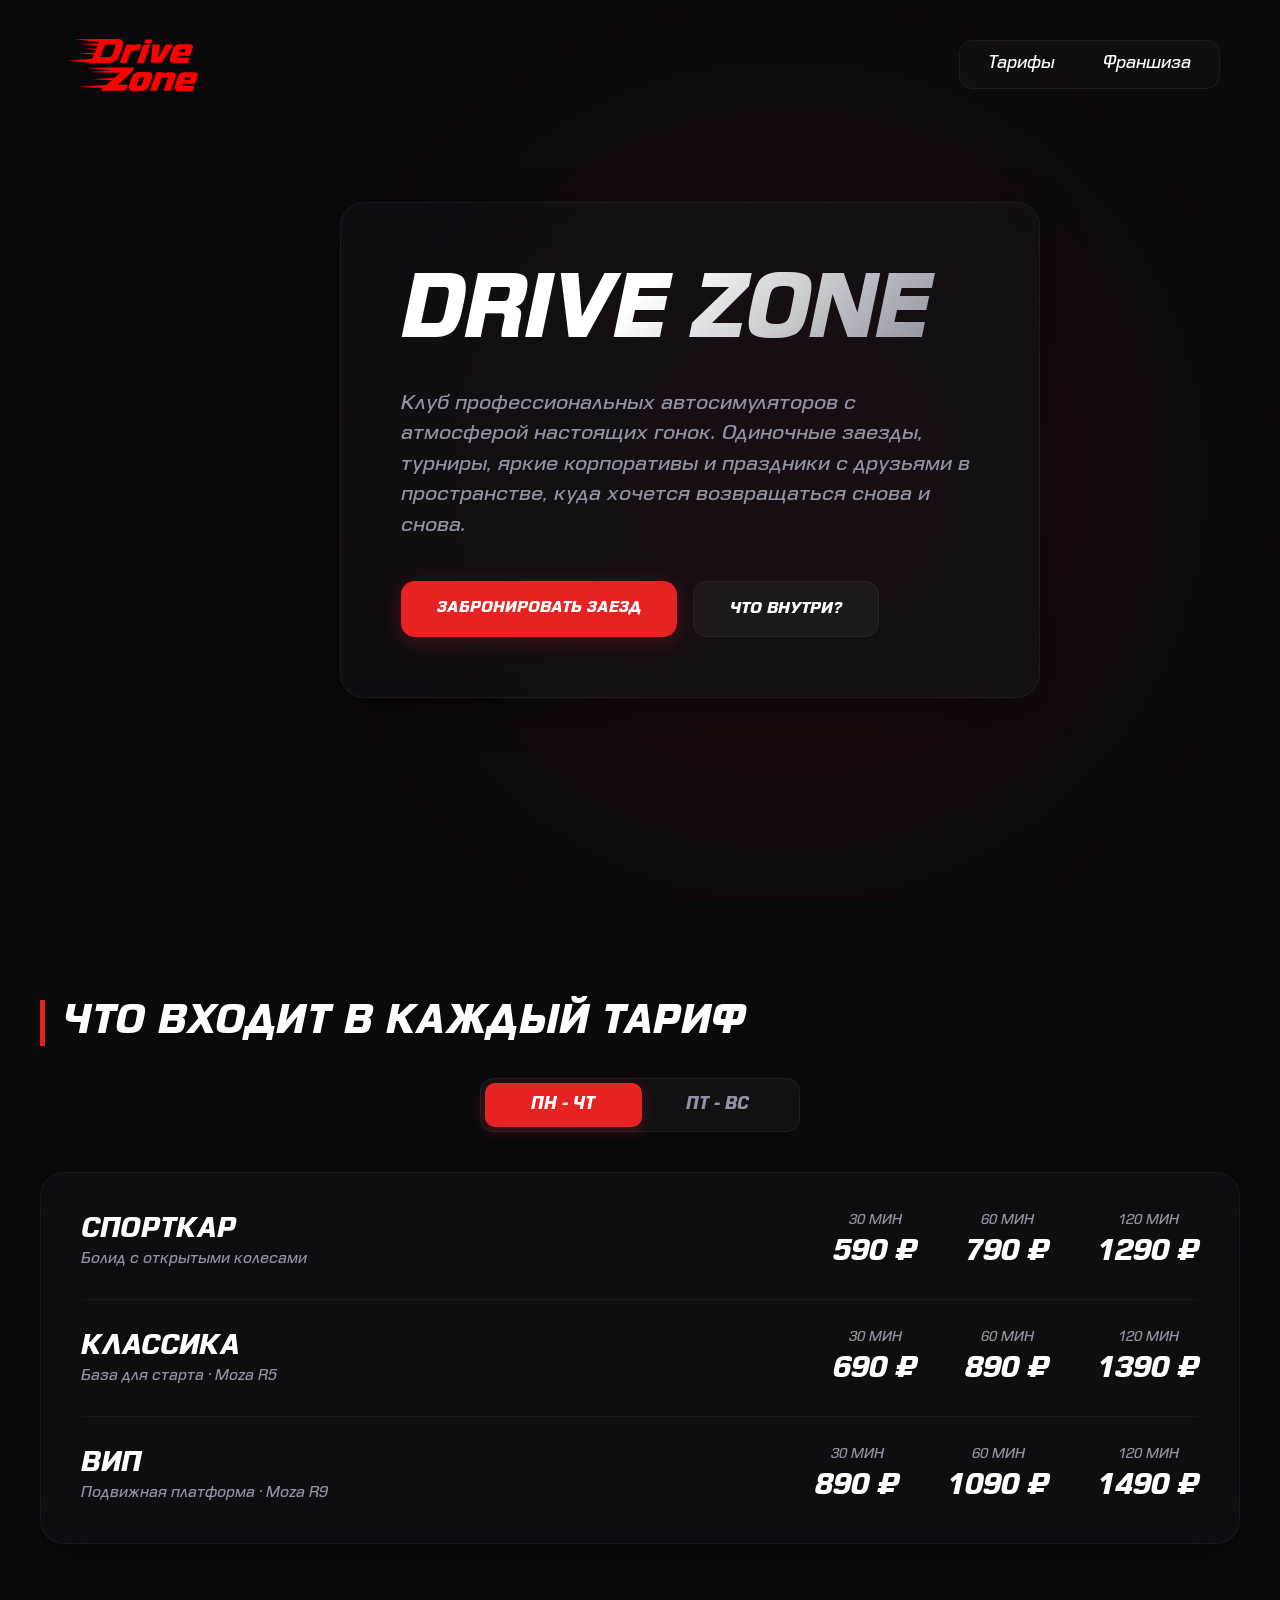
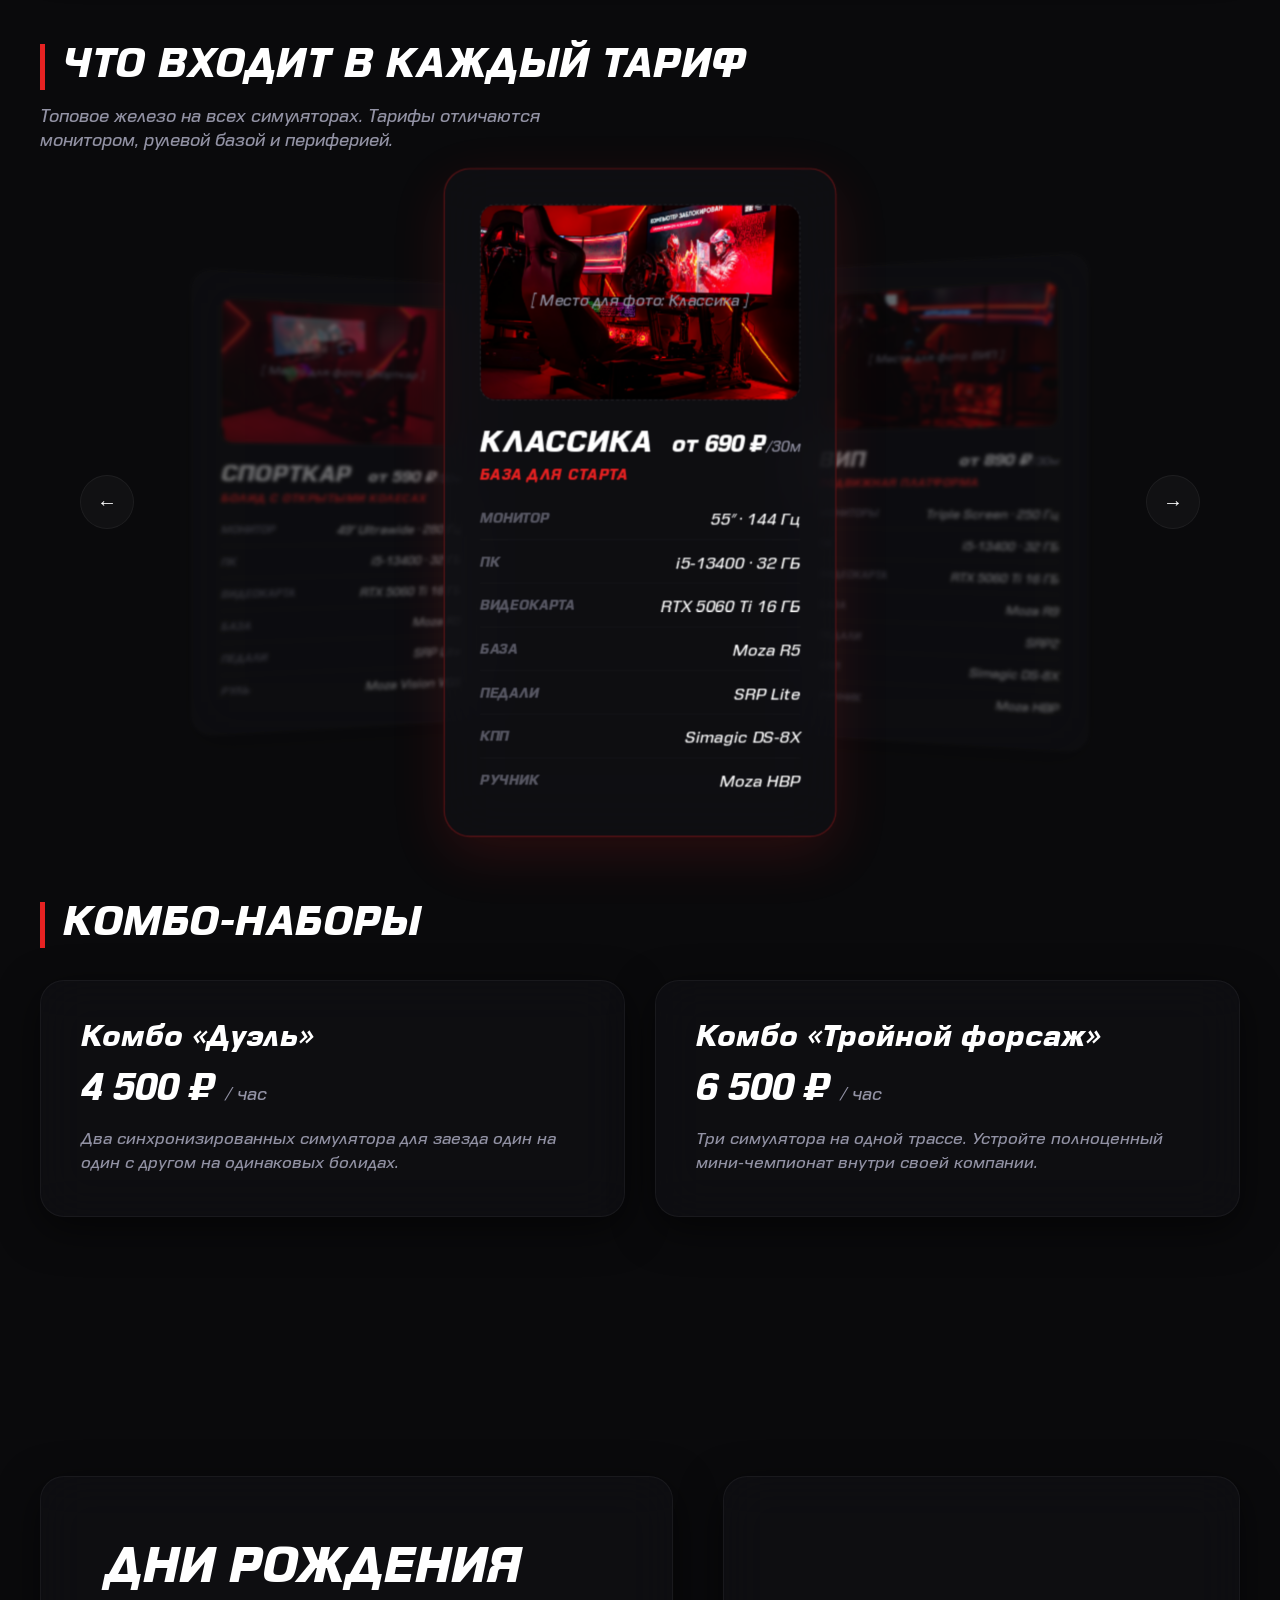
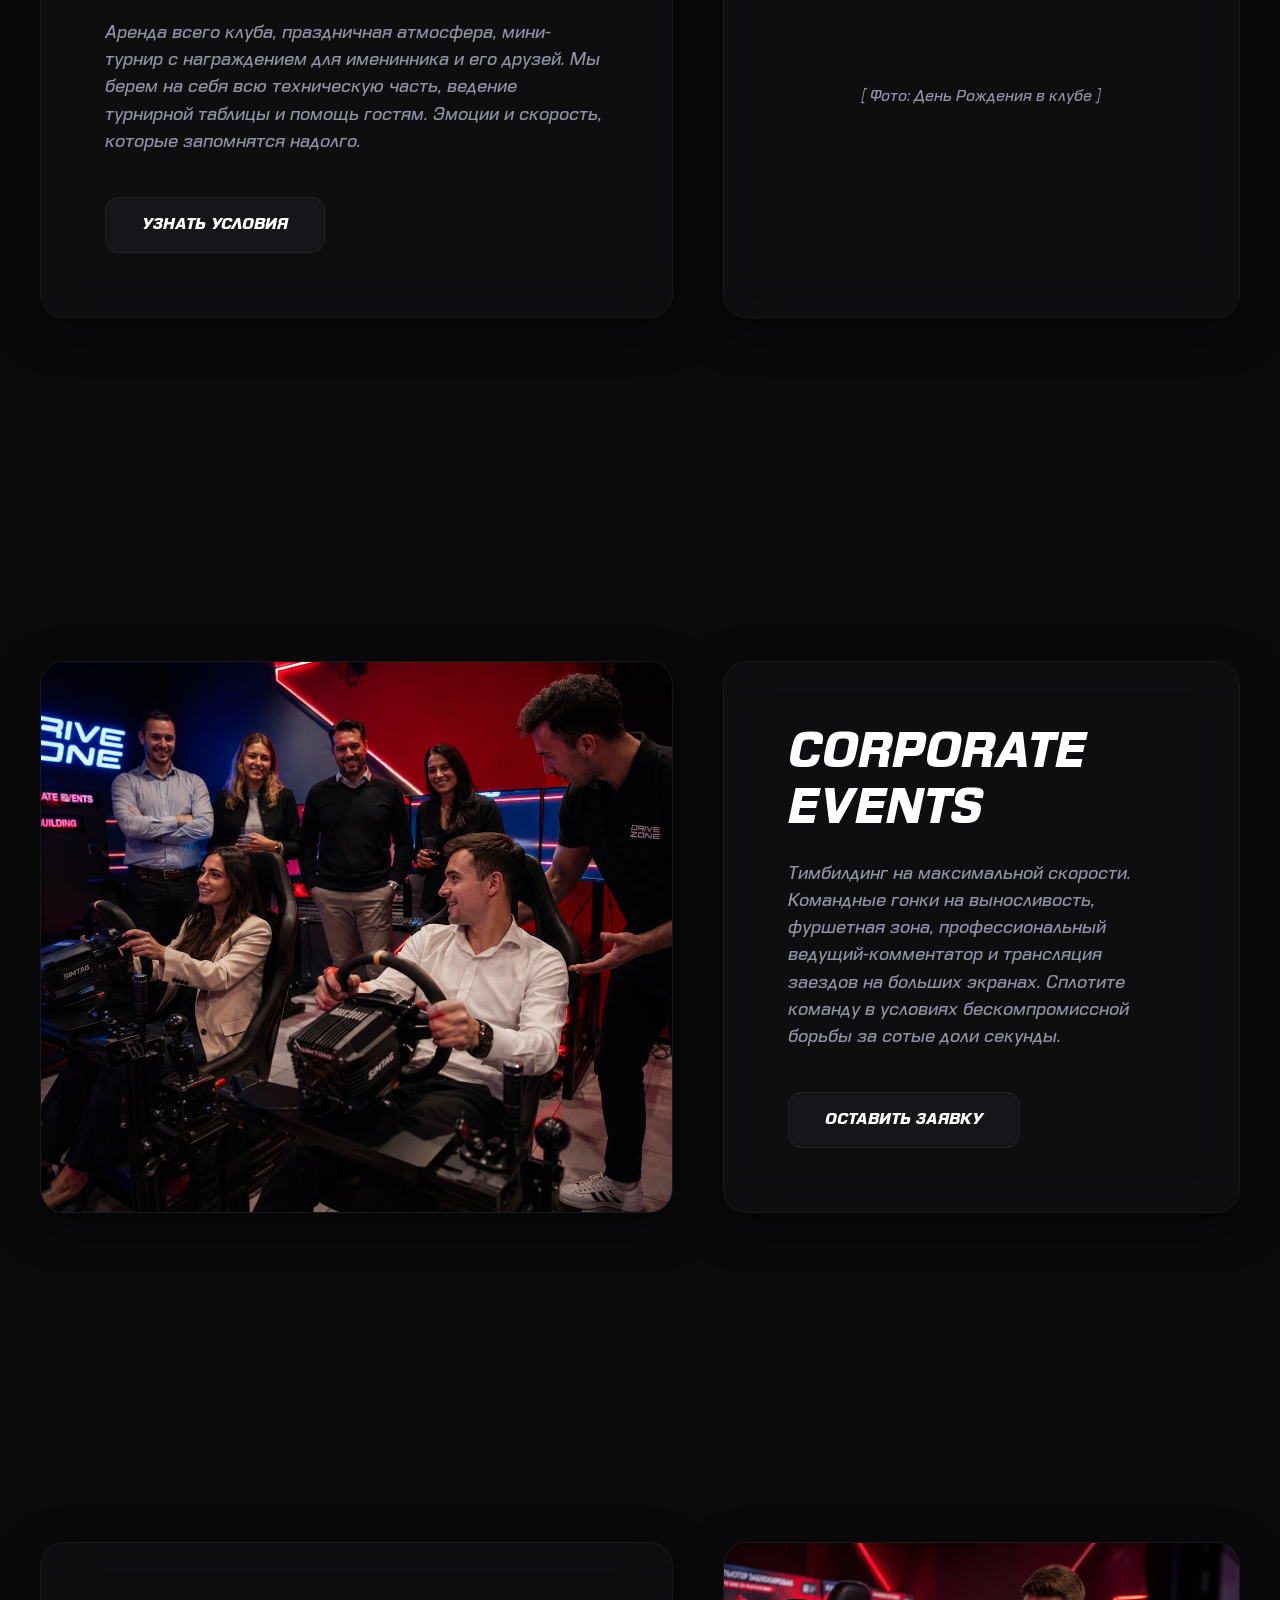
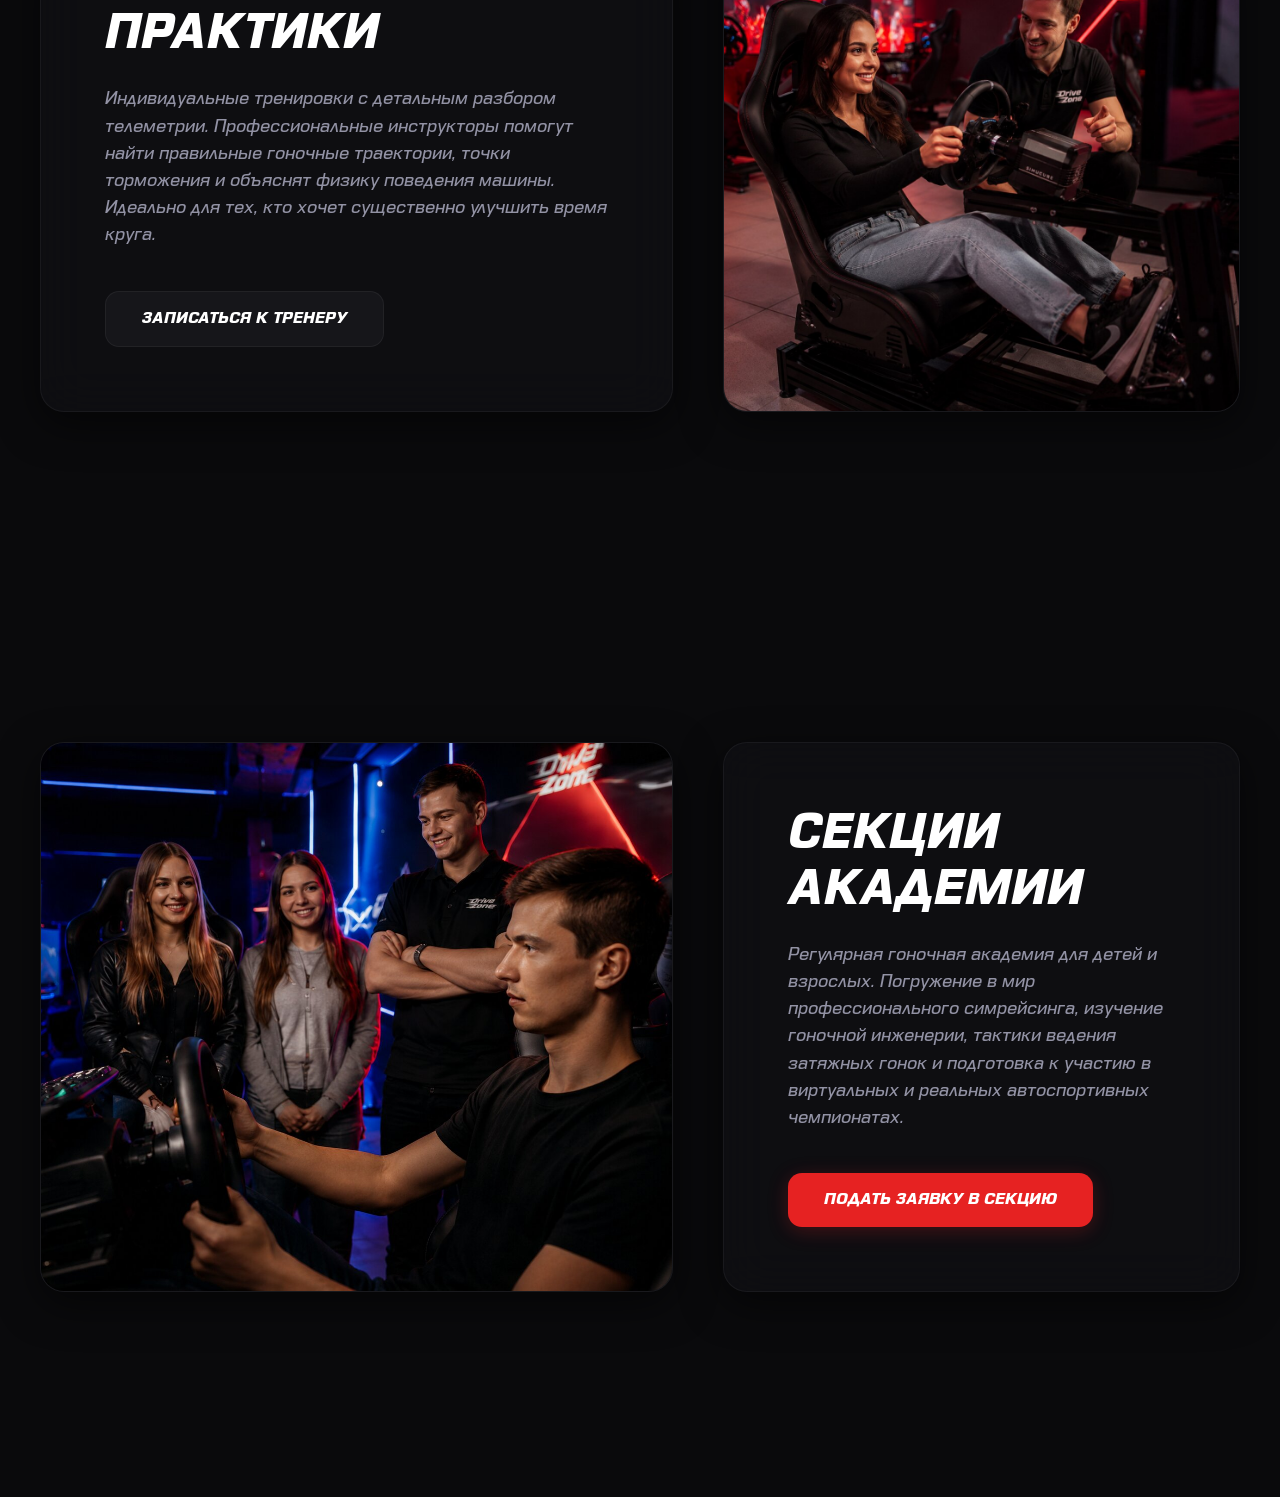
==== commit 47b20915: "Update index.html" ====
--- a/index.html
+++ b/index.html
@@ -13,7 +13,7 @@
         <div class="blob blob-1"></div>
     </div>
 
-    <!-- Полностью прозрачная шапка без фоновых панелей -->
+    <!-- Полностью прозрачная шапка -->
     <header class="header" id="mainHeader">
         <div class="header-container">
             <a href="#" class="logo" id="toTopBtn">
@@ -23,9 +23,9 @@
             <nav class="ios-menu">
                 <div class="menu-item has-popup" id="tariffsMenuItem">
                     <a href="#tariffs" class="menu-link" id="tariffsToggle">Тарифы</a>
+                    <!-- ИСПРАВЛЕННЫЙ ПОПАП (СТРОГО ТВОИ КНОПКИ) -->
                     <div class="dropdown-popup">
-                        <a href="#tariffs">Стоимость</a>
-                        <a href="#configs">Что входит</a>
+                        <a href="#autosims">Автосимуляторы</a>
                         <a href="#combos">Комбо</a>
                         <a href="#birthdays">Дни Рождения</a>
                         <a href="#corporates">Корпоративы</a>
@@ -41,8 +41,13 @@
     </header>
 
     <main>
-        <!-- ОГРОМНЫЙ ГЛАВНЫЙ ЭКРАН -->
+        <!-- ОГРОМНЫЙ ГЛАВНЫЙ ЭКРАН С ВИДЕО НА ФОНЕ -->
         <section class="hero">
+            <!-- Тег для фонового видео (воспроизводится само, бесконечно, без звука) -->
+            <video autoplay loop muted playsinline class="hero-video-bg">
+                <source src="videos/bg-hero.mp4" type="video/mp4">
+            </video>
+            
             <div class="hero-content glass-panel animate-fade-in">
                 <h1 class="hero-title">DRIVE ZONE</h1>
                 <p class="hero-subtitle">
@@ -58,7 +63,7 @@
 
         <!-- СЕКЦИЯ СТОИМОСТИ С ПЕРЕКЛЮЧАТЕЛЕМ -->
         <section id="tariffs" class="tariffs-section">
-            <h2 class="section-title">Стоимость заездов</h2>
+<h2 class="section-title" id="autosims">Что входит в каждый тариф</h2>
             
             <div class="days-switcher-container">
                 <div class="days-switcher">
--- a/style.css
+++ b/style.css
@@ -25,13 +25,13 @@
     --border-glass: rgba(255, 255, 255, 0.05);
     --text-white: #ffffff;
     --text-gray: #9292a4;
-    --racing-red: #e62222; /* Гоночный красный */
+    --racing-red: #e62222; 
     --racing-red-glow: rgba(230, 34, 34, 0.25);
-    --apple-red-hover: rgba(230, 34, 34, 0.15); /* Красный Apple-ховер */
+    --apple-red-hover: rgba(230, 34, 34, 0.15); 
     --font-main: 'DDT', sans-serif;
 }
 
-/* 3. СБРОС СТИЛЕЙ И ЗАЩИТА ОТ БОКОВОГО СКРОЛЛА */
+/* 3. ОБНУЛЕНИЕ И ЗАЩИТА ОТ БОКОВОГО СКРОЛЛА */
 * {
     box-sizing: border-box;
     margin: 0;
@@ -44,7 +44,7 @@
     color: var(--text-white);
     font-family: var(--font-main);
     font-weight: 400;
-    overflow-x: hidden; /* Строгий запрет горизонтального скролла для всего сайта */
+    overflow-x: hidden; 
     width: 100%;
     position: relative;
     min-height: 100vh;
@@ -56,7 +56,7 @@
     overflow: hidden;
 }
 
-/* 4. LIQUID GLASS ФОН (БЕЗ СИНЕГО!) */
+/* 4. LIQUID GLASS ФОН (ТОЛЬКО КРАСНЫЙ НЕОН) */
 .glass-bg-blobs {
     position: fixed;
     top: 0;
@@ -86,10 +86,9 @@
 
 @keyframes floatAnimation {
     0%, 100% { transform: translateY(0) scale(1); }
-    50% { transform: translateY(-40px) scale(1.1); }
-}
-
-/* 5. ОБЩИЙ СТИЛЬ СТЕКЛЯННЫХ ПАНЕЛЕЙ */
+    50% { transform: translateY(-40px) scale(1.08); }
+}
+
 .glass-panel {
     background: var(--bg-card);
     backdrop-filter: blur(24px);
@@ -99,72 +98,62 @@
     box-shadow: 0 12px 40px 0 rgba(0, 0, 0, 0.55);
 }
 
-/* 6. УМНАЯ АДАПТИВНАЯ ШАПКА */
+/* 5. ПОЛЬЗОВАТЕЛЬСКАЯ ПРОЗРАЧНАЯ ШАПКА */
 .header {
     position: fixed;
     top: 0;
     left: 0;
     width: 100%;
     z-index: 100;
-    padding: 40px;
-    transition: all 0.5s cubic-bezier(0.16, 1, 0.3, 1);
-}
-
-/* Когда пользователь доскроллил до тарифов, шапка плавно сжимается */
+    /* Увеличили боковые отступы до 60px, чтобы элементы красиво не липли вплотную к рамкам дисплея */
+    padding: 40px 60px; 
+    background: transparent; 
+    border-bottom: none;
+    transition: padding 0.5s cubic-bezier(0.16, 1, 0.3, 1);
+}
+
 .header.scrolled {
-    padding: 16px 40px;
-    background: rgba(10, 10, 12, 0.8);
-    backdrop-filter: blur(20px);
-    -webkit-backdrop-filter: blur(20px);
-    border-bottom: 1px solid var(--border-glass);
+    padding: 20px 60px;
 }
 
 .header-container {
-    max-width: 1400px;
-    margin: 0 auto;
+    width: 100%; /* Убрали max-width: 1400px, теперь блок тянется на 100% ширины */
+    margin: 0; 
     display: flex;
     justify-content: space-between;
     align-items: center;
-    position: relative;
-}
-
-/* 7. ЛОГИКА ТРАНСФОРМАЦИИ И ПЕРЕКРАСКИ ЛОГОТИПА */
+}
+
+/* 6. ИСПРАВЛЕННЫЙ ОГРОМНЫЙ ЛОГОТИП СЛЕВА СВЕРХУ */
 .logo {
     display: block;
-    position: absolute;
-    left: 50%;
-    top: 50vh; /* Изначально огромный и строго по центру экрана */
-    transform: translate(-50%, -50%) scale(4.5); 
-    transition: all 0.6s cubic-bezier(0.16, 1, 0.3, 1);
-    mix-blend-mode: difference; /* Защита от сливания с фоном */
-    pointer-events: none; /* Пока большой, кликнуть нельзя, чтобы не мешал */
-}
-
-/* Эффект фильтра: превращает твой черный вектор в сочный красный */
+    transform: scale(2.2); /* Стартовый увеличенный масштаб */
+    transform-origin: left center; /* Масштабируется строго из левого угла */
+    transition: transform 0.5s cubic-bezier(0.16, 1, 0.3, 1);
+    mix-blend-mode: difference;
+}
+
 .logo img {
-    height: 34px;
+    height: 32px;
     display: block;
-    filter: invert(21%) sepia(93%) saturate(6935%) hue-rotate(356deg) brightness(94%) contrast(117%) drop-shadow(0 0 1px rgba(255,255,255,0.2));
-}
-
-/* Когда доскроллили: логотип плавно летит в левый верхний угол и становится кнопкой */
+    /* Умный красный фильтр + очень слабая, мягкая тёмная тень */
+    filter: invert(21%) sepia(93%) saturate(6935%) hue-rotate(356deg) brightness(94%) contrast(117%) drop-shadow(0 2px 4px rgba(0,0,0,0.4));
+}
+
+/* Плавное уменьшение при доскролле до тарифов */
 .header.scrolled .logo {
-    position: relative;
-    left: 0;
-    top: auto;
-    transform: translate(0, 0) scale(1);
-    pointer-events: auto;
+    transform: scale(1);
 }
 
 .logo:hover {
-    transform: scale(1.03);
+    transform: scale(2.25);
 }
 
 .header.scrolled .logo:hover {
     transform: scale(1.05);
 }
 
-/* 8. IOS STYLE МЕНЮ БЕЗ ФОНА */
+/* 7. ЧИСТЫЙ ОСТРОВОК МЕНЮ */
 .ios-menu {
     display: flex;
     background: rgba(255, 255, 255, 0.02);
@@ -173,7 +162,6 @@
     border: 1px solid rgba(255, 255, 255, 0.05);
     padding: 4px;
     border-radius: 14px;
-    margin-left: auto; /* Прижимает меню к правому краю */
 }
 
 .menu-item {
@@ -191,19 +179,17 @@
     transition: background-color 0.25s ease, color 0.25s ease;
 }
 
-/* Apple-style hover с появлением красного прямоугольника */
 .menu-link:hover {
     background-color: var(--apple-red-hover);
     color: var(--racing-red);
 }
 
-/* iOS Выпадающий попап */
 .dropdown-popup {
     position: absolute;
     top: calc(100% + 14px);
     left: 50%;
     transform: translateX(-50%) translateY(10px);
-    width: 240px;
+    width: 220px;
     background: rgba(12, 12, 15, 0.95);
     backdrop-filter: blur(30px);
     -webkit-backdrop-filter: blur(30px);
@@ -244,10 +230,10 @@
     background-color: rgba(255, 255, 255, 0.04);
     color: var(--racing-red);
 }
-/* 9. МОНУМЕНТАЛЬНЫЙ ГЛАВНЫЙ ЭКРАН (100vh) */
+/* 8. ОГРОМНЫЙ ГЛАВНЫЙ ЭКРАН (100vh) */
 .hero {
     width: 100%;
-    height: 100vh; /* Занимает ровно всю высоту экрана смартфона или ПК */
+    height: 100vh;
     max-width: 1400px;
     margin: 0 auto;
     padding: 0 40px;
@@ -262,7 +248,7 @@
 }
 
 .hero-title {
-    font-size: 80px;
+    font-size: 84px;
     font-weight: 900;
     letter-spacing: -2px;
     margin-bottom: 24px;
@@ -279,7 +265,7 @@
     margin-bottom: 40px;
 }
 
-/* 10. КНОПКИ С АНИМАЦИЕЙ КЛИКА */
+/* 9. СТИЛЬНЫЕ КНОПКИ ЗАЕЗДА */
 .hero-actions {
     display: flex;
     gap: 16px;
@@ -308,10 +294,6 @@
     box-shadow: 0 6px 26px var(--racing-red);
 }
 
-.btn-primary:active {
-    transform: translateY(0);
-}
-
 .btn-secondary {
     background: rgba(255, 255, 255, 0.04);
     color: var(--text-white);
@@ -323,7 +305,7 @@
     transform: translateY(-2px);
 }
 
-/* 11. СЕКЦИЯ СТОИМОСТИ (ОБЩЕЕ) */
+/* 10. СЕКЦИЯ СТОИМОСТИ */
 .tariffs-section {
     max-width: 1400px;
     margin: 0 auto;
@@ -341,7 +323,16 @@
     letter-spacing: 0.5px;
 }
 
-/* 12. АНИМИРОВАННЫЙ ТУМБЛЕР ДНЕЙ НЕДЕЛИ */
+.section-desc-text {
+    font-size: 16px;
+    color: var(--text-gray);
+    margin-top: -16px;
+    margin-bottom: 48px;
+    max-width: 600px;
+    line-height: 1.5;
+}
+
+/* 11. АНИМИРОВАННЫЙ ТУМБЛЕР ЦЕН */
 .days-switcher-container {
     display: flex;
     justify-content: center;
@@ -359,7 +350,6 @@
     width: 320px;
 }
 
-/* Красная подложка, которая плавно скользит между кнопками */
 .switcher-bg {
     position: absolute;
     top: 4px;
@@ -392,10 +382,11 @@
     color: var(--text-white);
 }
 
-/* 13. ПЛАНКА С ТАРИФАМИ ЦЕН */
+/* Планка с ценами */
 .prices-wrapper {
     width: 100%;
     padding: 10px 40px;
+    margin-bottom: 60px;
 }
 
 .price-row-item {
@@ -444,18 +435,18 @@
     transition: opacity 0.15s ease, transform 0.15s ease;
 }
 
-/* Плавный мигающий эффект при клике на переключатель */
 .cost.price-changing {
     opacity: 0;
     transform: scale(0.95);
 }
 
-/* 14. СЕТКА КОМБО-НАБОРОВ */
+/* 12. СЕТКА КОМБО-НАБОРОВ */
 .combos-grid {
     display: grid;
     grid-template-columns: repeat(2, 1fr);
     gap: 30px;
     width: 100%;
+    margin-bottom: 40px;
 }
 
 .combo-card {
@@ -478,7 +469,6 @@
     font-size: 34px;
     font-weight: 900;
     margin-bottom: 16px;
-    color: var(--text-white);
 }
 
 .combo-price span {
@@ -492,77 +482,42 @@
     line-height: 1.6;
     font-size: 15px;
 }
-/* 15. СЕКЦИЯ КОНФИГУРАЦИЙ ЖЕЛЕЗА (СТРОГО ПО ТВОЕМУ ФОТО) */
-.configs-section {
-    max-width: 1400px;
-    margin: 80px auto;
-    padding: 0 40px;
-    width: 100%;
-}
-
-.top-badge {
-    display: inline-block;
-    font-size: 11px;
-    text-transform: uppercase;
-    letter-spacing: 2px;
-    color: var(--racing-red);
-    font-weight: 900;
-    margin-bottom: 12px;
+/* 13. БЕСКОНЕЧНАЯ 3D-КАРУСЕЛЬ НА ПК (ФИРМЕННЫЙ СТИЛЬ) */
+.carousel-wrapper {
     position: relative;
-    padding-left: 25px;
-}
-
-.top-badge::before {
-    content: "";
+    width: 100%;
+    margin-bottom: 80px;
+    display: flex;
+    align-items: center;
+    justify-content: center;
+}
+
+/* Контейнер карусели с трехмерным пространством */
+.configs-carousel-container {
+    position: relative;
+    width: 100%;
+    max-width: 1200px;
+    height: 600px; /* Достаточная высота для 3D-карточек */
+    display: flex;
+    align-items: center;
+    justify-content: center;
+    perspective: 1200px; /* Глубина 3D сцены */
+}
+
+/* Базовые стили карточек железа */
+.config-card {
     position: absolute;
-    left: 0;
-    top: 50%;
-    transform: translateY(-50%);
-    width: 15px;
-    height: 2px;
-    background: var(--racing-red);
-}
-
-.section-main-title {
-    font-size: 48px;
-    font-weight: 900;
-    text-transform: uppercase;
-    margin-bottom: 16px;
-    letter-spacing: -0.5px;
-}
-
-.section-main-subtitle {
-    font-size: 16px;
-    color: var(--text-gray);
-    margin-bottom: 48px;
-    max-width: 600px;
-    line-height: 1.5;
-}
-
-/* Сетка карточек железа для ПК */
-.configs-scroll-container {
-    display: grid;
-    grid-template-columns: repeat(3, 1fr);
-    gap: 30px;
-    width: 100%;
-}
-
-.config-card {
+    width: 360px;
     padding: 32px;
     display: flex;
     flex-direction: column;
-    position: relative;
-    transition: transform 0.3s ease;
-}
-
-.config-card:hover {
-    transform: translateY(-4px);
-}
-
-/* Кастомная красная рамка для ВИП тарифа как на фото */
-.config-card.featured-config {
-    border: 1px solid var(--racing-red);
-    box-shadow: 0 12px 40px var(--racing-red-glow);
+    transition: transform 0.6s cubic-bezier(0.16, 1, 0.3, 1), 
+                opacity 0.6s ease, 
+                filter 0.6s ease, 
+                border-color 0.3s ease;
+    z-index: 1;
+    opacity: 0;
+    pointer-events: none;
 }
 
 .config-image-box {
@@ -601,11 +556,10 @@
 .config-header h3 {
     font-size: 26px;
     font-weight: 900;
-    letter-spacing: 0.5px;
 }
 
 .config-price-tag {
-    font-size: 20px;
+    font-size: 19px;
     font-weight: 900;
 }
 
@@ -624,7 +578,6 @@
     letter-spacing: 0.5px;
 }
 
-/* Список характеристик железа из макета */
 .specs-list {
     list-style: none;
     display: flex;
@@ -653,11 +606,66 @@
 
 .spec-value {
     color: var(--text-white);
-    font-weight: 400;
-    text-align: right;
-}
-
-/* 16. БОЛЬШИЕ ЭКРАНЫ ДЛЯ МЕРОПРИЯТИЙ (ДРУГ НАД ДРУГОМ) */
+}
+
+/* 3D-Состояния слайдов (Уменьшены, заблюрены и приглушены по бокам) */
+.config-card.active-slide {
+    transform: translate3d(0, 0, 100px) scale(1);
+    opacity: 1;
+    z-index: 5;
+    pointer-events: auto;
+    border-color: rgba(230, 34, 34, 0.4);
+    box-shadow: 0 16px 50px rgba(230, 34, 34, 0.15);
+}
+
+.config-card.prev-slide {
+    transform: translate3d(-320px, 0, -100px) scale(0.85) rotateY(15deg);
+    opacity: 0.4;
+    filter: blur(2px);
+    z-index: 3;
+}
+
+.config-card.next-slide {
+    transform: translate3d(320px, 0, -100px) scale(0.85) rotateY(-15deg);
+    opacity: 0.4;
+    filter: blur(2px);
+    z-index: 3;
+}
+
+.config-card.hidden-slide {
+    transform: translate3d(0, 0, -300px) scale(0.7);
+    opacity: 0;
+    z-index: 1;
+}
+
+/* Стрелки навигации карусели */
+.carousel-nav-btn {
+    position: absolute;
+    top: 50%;
+    transform: translateY(-50%);
+    background: rgba(255, 255, 255, 0.03);
+    border: 1px solid var(--border-glass);
+    color: var(--text-white);
+    width: 54px;
+    height: 54px;
+    border-radius: 50%;
+    font-size: 20px;
+    cursor: pointer;
+    z-index: 10;
+    transition: all 0.3s ease;
+}
+
+.carousel-nav-btn:hover {
+    background: var(--racing-red);
+    border-color: var(--racing-red);
+    box-shadow: 0 4px 15px var(--racing-red-glow);
+}
+
+.carousel-nav-btn.prev { left: 40px; }
+.carousel-nav-btn.next { right: 40px; }
+
+
+/* 14. БОЛЬШИЕ САМОСТОЯТЕЛЬНЫЕ БЛОКИ МЕРОПРИЯТИЙ */
 .large-screen-block {
     width: 100%;
     min-height: 80vh;
@@ -714,10 +722,6 @@
     object-fit: cover;
 }
 
-/* Шахматный порядок переворота блоков на ПК */
-.large-screen-block.reverse .large-block-container {
-    grid-template-columns: 0.9fr 1.1fr;
-}
 .large-screen-block.reverse .large-block-container .large-block-content { order: 2; }
 .large-screen-block.reverse .large-block-container .large-block-image { order: 1; }
 
@@ -727,19 +731,14 @@
 }
 
 
-/* ================= ПОЛНЫЙ МОБИЛЬНЫЙ АДАПТИВ (БЕЗ БАГОВ) ================= */
+/* ================= ПОЛНЫЙ МОБИЛЬНЫЙ АДАПТИВ ================= */
 
 @media (max-width: 1100px) {
-    .logo {
-        transform: translate(-50%, -50%) scale(3.5);
-    }
-    .hero-title { font-size: 64px; }
-    .configs-scroll-container { grid-template-columns: repeat(2, 1fr); }
-    .large-block-container,
-    .large-screen-block.reverse .large-block-container {
-        grid-template-columns: 1fr;
-        gap: 30px;
-    }
+    .logo { transform: scale(1.6); }
+    .hero-title { font-size: 68px; }
+    .carousel-nav-btn.prev { left: 10px; }
+    .carousel-nav-btn.next { right: 10px; }
+    .large-block-container { grid-template-columns: 1fr; gap: 30px; }
     .large-screen-block.reverse .large-block-container .large-block-content { order: 1; }
     .large-screen-block.reverse .large-block-container .large-block-image { order: 2; }
     .large-screen-block { min-height: auto; margin: 60px auto; }
@@ -754,60 +753,53 @@
     .header { padding: 16px 20px; }
     .header-container { display: flex; flex-direction: row; justify-content: space-between; width: 100%; }
     
-    /* Мобильный огромный логотип на первом экране */
-    .logo {
-        top: 45vh;
-        transform: translate(-50%, -50%) scale(2.8);
-    }
-
-    .header.scrolled .logo {
-        transform: translate(0, 0) scale(1);
-    }
-
-    .logo img { height: 28px; }
+    /* На мобилке стартовый логотип чуть поменьше, чтобы влезал, но оставался крупным */
+    .logo { transform: scale(1.5); }
+    .header.scrolled .logo { transform: scale(1); }
+    .logo img { height: 26px; }
+    
     .menu-link { padding: 10px 16px; font-size: 14px; }
-
-    .dropdown-popup {
-        position: absolute;
-        top: calc(100% + 10px);
-        right: 0;
-        left: auto;
-        width: 200px;
-    }
-
-    .hero { padding: 0 20px; justify-content: center; }
-    .hero-content { padding: 40px 24px; text-align: center; display: flex; flex-direction: column; align-items: center; }
-    .hero-title { font-size: 48px; margin-top: 100px; }
+    .dropdown-popup { position: absolute; top: calc(100% + 10px); right: 0; left: auto; width: 200px; }
+
+    .hero { padding: 0 20px; }
+    .hero-content { padding: 40px 20px; text-align: center; display: flex; flex-direction: column; align-items: center; }
+    .hero-title { font-size: 52px; }
     .hero-subtitle { font-size: 16px; }
     .hero-actions { flex-direction: column; width: 100%; gap: 12px; }
     .btn { width: 100%; text-align: center; }
 
-    /* Мобильный вид цен (столбиком) */
+    /* Мобильный вид цен */
     .tariffs-section { padding: 0 20px; }
-    .prices-wrapper { padding: 10px 20px; }
+    .prices-wrapper { padding: 10px 24px; }
     .price-row-item { flex-direction: column; align-items: flex-start; gap: 20px; }
     .price-slots { width: 100%; justify-content: space-between; gap: 10px; }
     .cost { font-size: 22px; }
 
-    /* МОБИЛЬНАЯ ЛЕНТА ДЛЯ КАРТОЧЕК ЖЕЛЕЗА (НАТИВНЫЙ ТАЧ-СКРОЛЛ) */
-    .configs-section { padding: 0 0 0 20px; /* Отступ слева, чтобы карточка красиво начиналась */ }
-    .section-main-title { font-size: 32px; }
+    /* ОТКЛЮЧЕНИЕ 3D И ВКЛЮЧЕНИЕ НАЙТИВНОЙ ТАЧ-ЛЕНТЫ НА МОБИЛКАХ */
+    .carousel-nav-btn { display: none; } /* Скрываем стрелки */
+    .carousel-wrapper { margin-bottom: 40px; }
     
-    .configs-scroll-container {
+    .configs-carousel-container {
         display: flex;
-        overflow-x: auto; /* Включаем боковой скролл ТОЛЬКО для этой ленты */
+        overflow-x: auto; /* Включаем боковой скролл пальцем */
         overflow-y: hidden;
         scroll-snap-type: x mandatory;
-        -webkit-overflow-scrolling: touch; /* Идеально плавный скролл на iOS */
+        -webkit-overflow-scrolling: touch;
         gap: 20px;
-        padding-right: 20px; /* Чтобы последняя карточка не упиралась в край дисплея */
-        width: 100%;
+        height: auto;
+        padding: 20px;
+        justify-content: flex-start;
+        align-items: stretch;
     }
 
     .config-card {
-        flex: 0 0 290px; /* Карточки фиксируются по ширине и не сжимаются */
+        position: static; /* Выстраиваем в обычный flex-ряд */
+        flex: 0 0 280px; /* Фиксированная ширина карточки */
         scroll-snap-align: start;
-        padding: 24px;
+        opacity: 1 !important;
+        filter: none !important;
+        transform: none !important;
+        pointer-events: auto;
     }
     
     .config-image-box { height: 150px; }
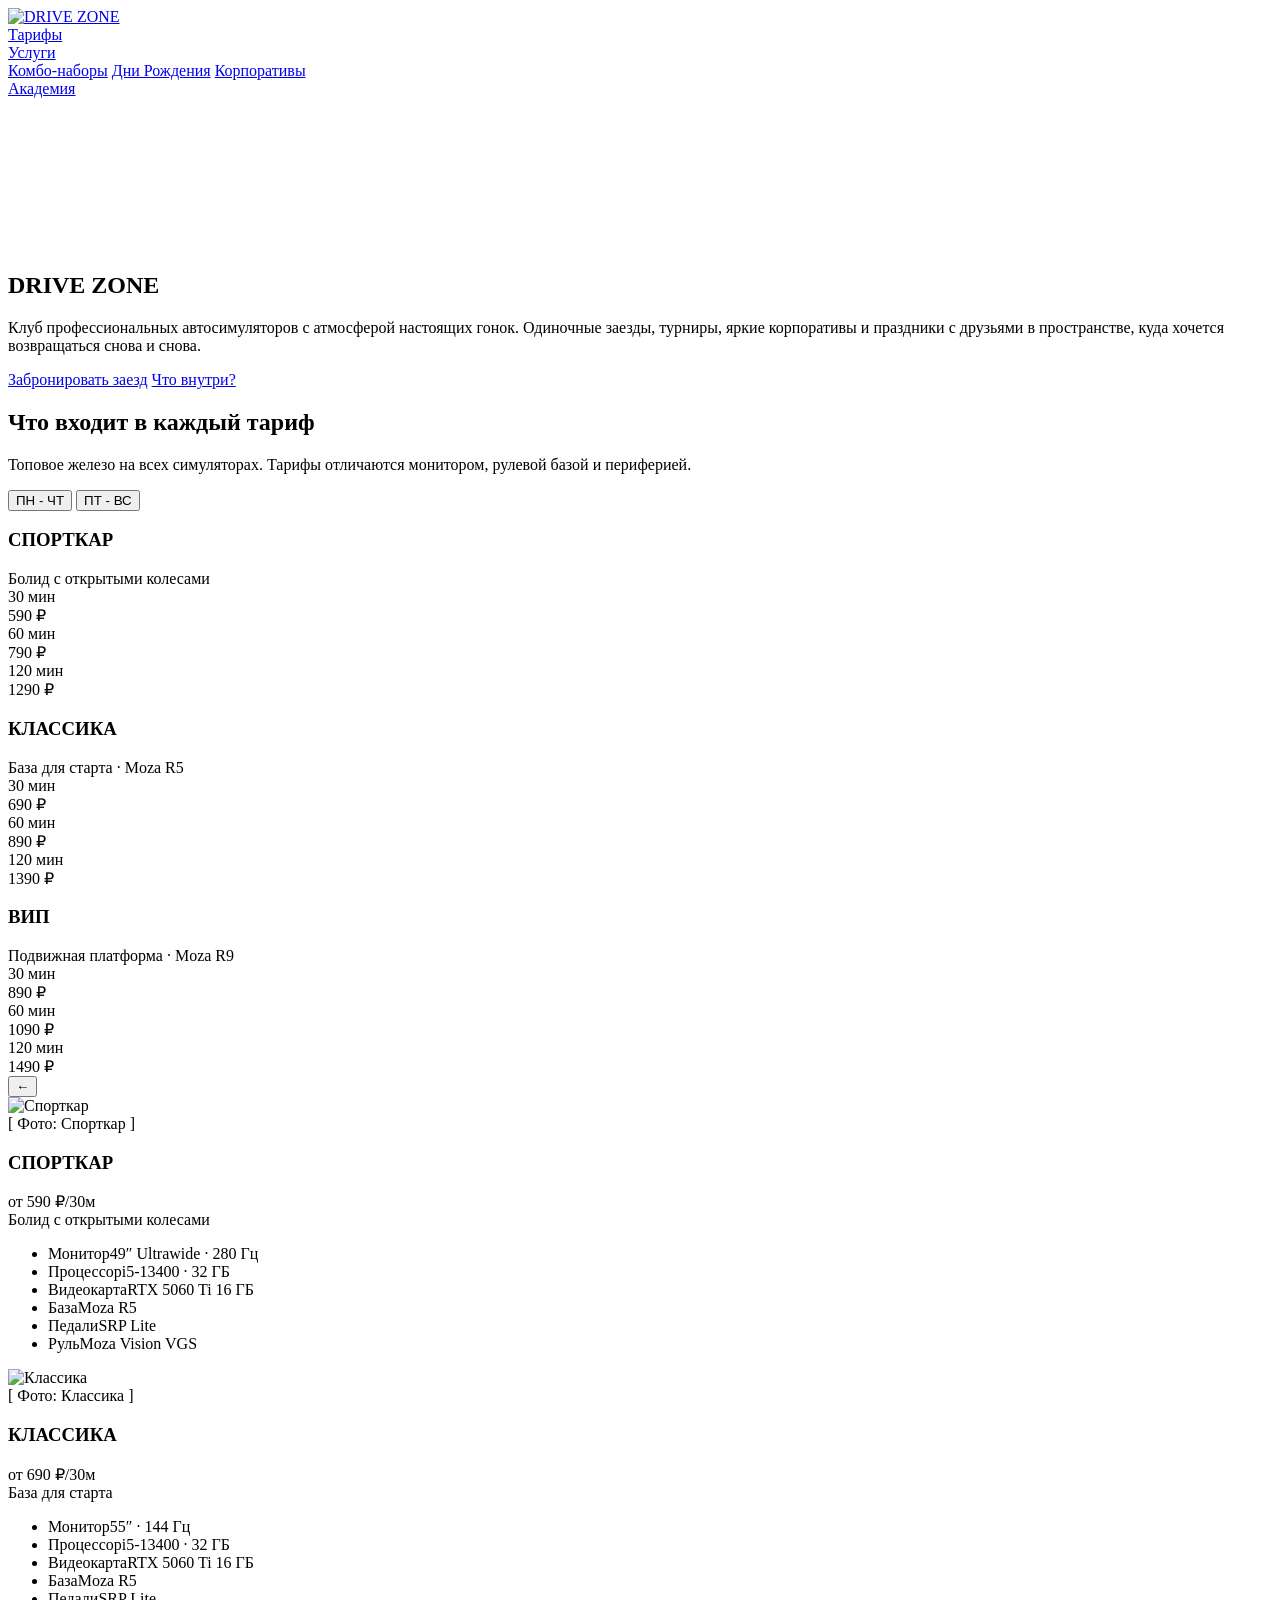
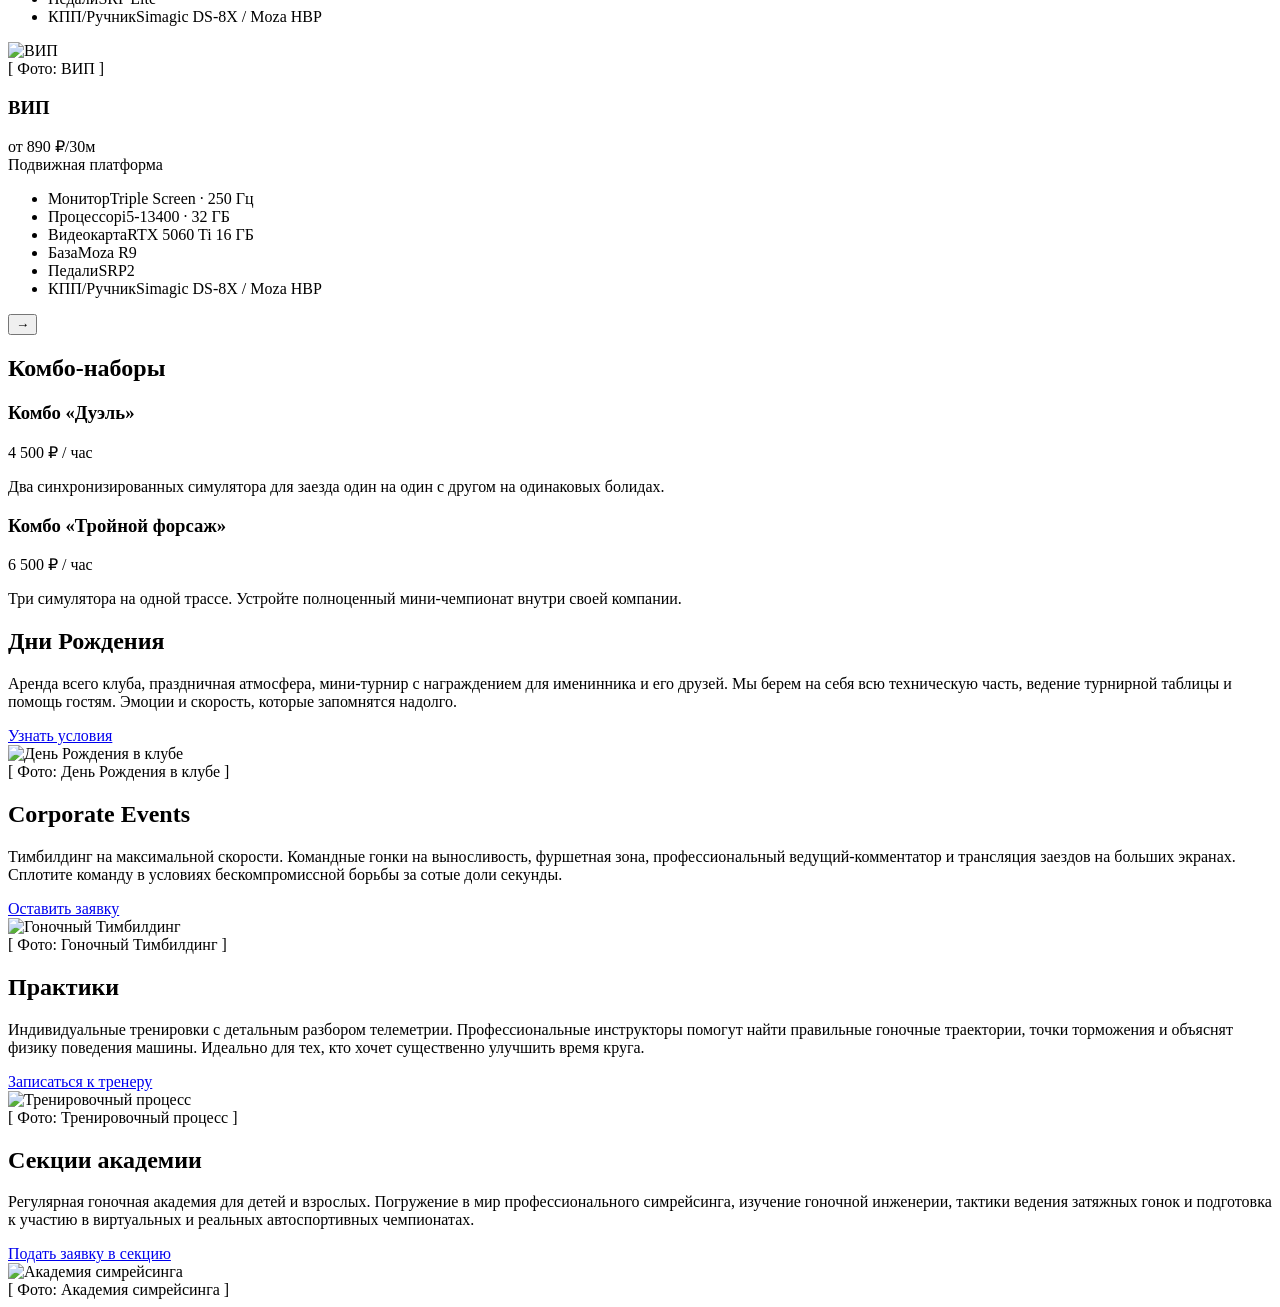
==== commit 84aab0c2: "Update index.html" ====
--- a/index.html
+++ b/index.html
@@ -4,381 +4,326 @@
     <meta charset="UTF-8">
     <meta name="viewport" content="width=device-width, initial-scale=1.0">
     <title>DRIVE ZONE | Клуб автосимуляторов</title>
-    <link rel="stylesheet" href="style.css">
+    <!-- Подключите ваш файл стилей, например: -->
+    <link rel="stylesheet" href="css/style.css">
 </head>
 <body>
 
-    <!-- Задний план Liquid Glass (Только красный неон) -->
+    <!-- LIQUID GLASS ФОН (ТОЛЬКО КРАСНЫЙ НЕОН) -->
     <div class="glass-bg-blobs">
         <div class="blob blob-1"></div>
     </div>
 
-    <!-- Полностью прозрачная шапка -->
+    <!-- ПОЛЬЗОВАТЕЛЬСКАЯ ПРОЗРАЧНАЯ ШАПКА -->
     <header class="header" id="mainHeader">
         <div class="header-container">
-            <a href="#" class="logo" id="toTopBtn">
-                <img src="svgs/Logo.svg" alt="DRIVE ZONE">
+            <a href="#" class="logo">
+                <!-- Замените на путь к вашему логотипу -->
+                <img src="img/logo.png" alt="DRIVE ZONE">
             </a>
             
+            <!-- ЧИСТЫЙ ОСТРОВОК МЕНЮ -->
             <nav class="ios-menu">
-                <div class="menu-item has-popup" id="tariffsMenuItem">
-                    <a href="#tariffs" class="menu-link" id="tariffsToggle">Тарифы</a>
-                    <!-- ИСПРАВЛЕННЫЙ ПОПАП (СТРОГО ТВОИ КНОПКИ) -->
+                <div class="menu-item">
+                    <a href="#tariffs" class="menu-link">Тарифы</a>
+                </div>
+                <div class="menu-item has-popup">
+                    <a href="#" class="menu-link">Услуги</a>
                     <div class="dropdown-popup">
-                        <a href="#autosims">Автосимуляторы</a>
-                        <a href="#combos">Комбо</a>
+                        <a href="#combos">Комбо-наборы</a>
                         <a href="#birthdays">Дни Рождения</a>
-                        <a href="#corporates">Корпоративы</a>
-                        <a href="#practices">Практики</a>
-                        <a href="#sections">Секции</a>
+                        <a href="#corporate">Корпоративы</a>
                     </div>
                 </div>
                 <div class="menu-item">
-                    <a href="#franchise" class="menu-link">Франшиза</a>
+                    <a href="#academy" class="menu-link">Академия</a>
                 </div>
             </nav>
         </div>
     </header>
 
     <main>
-        <!-- ОГРОМНЫЙ ГЛАВНЫЙ ЭКРАН С ВИДЕО НА ФОНЕ -->
+        <!-- ОГРОМНЫЙ ГЛАВНЫЙ ЭКРАН (100vh) -->
         <section class="hero">
-            <!-- Тег для фонового видео (воспроизводится само, бесконечно, без звука) -->
+            <!-- ФОНОВОЕ ВИДЕО -->
             <video autoplay loop muted playsinline class="hero-video-bg">
-                <source src="videos/bg-hero.mp4" type="video/mp4">
+                <source src="video/hero-bg.mp4" type="video/mp4">
+                <source src="video/hero-bg.webm" type="video/webm">
+                Ваш браузер не поддерживает видео.
             </video>
-            
-            <div class="hero-content glass-panel animate-fade-in">
+
+            <div class="hero-content glass-panel">
                 <h1 class="hero-title">DRIVE ZONE</h1>
-                <p class="hero-subtitle">
-                    Клуб профессиональных автосимуляторов с атмосферой настоящих гонок. 
-                    Одиночные заезды, турниры, яркие корпоративы и праздники с друзьями в пространстве, куда хочется возвращаться снова и снова.
-                </p>
+                <p class="hero-subtitle">Клуб профессиональных автосимуляторов с атмосферой настоящих гонок. Одиночные заезды, турниры, яркие корпоративы и праздники с друзьями в пространстве, куда хочется возвращаться снова и снова.</p>
                 <div class="hero-actions">
-                    <a href="#tariffs" class="btn btn-primary">Забронировать заезд</a>
-                    <a href="#configs" class="btn btn-secondary">Что внутри?</a>
-                </div>
-            </div>
-        </section>
-
-        <!-- СЕКЦИЯ СТОИМОСТИ С ПЕРЕКЛЮЧАТЕЛЕМ -->
-        <section id="tariffs" class="tariffs-section">
-<h2 class="section-title" id="autosims">Что входит в каждый тариф</h2>
-            
+                    <a href="#booking" class="btn btn-primary">Забронировать заезд</a>
+                    <a href="#about" class="btn btn-secondary">Что внутри?</a>
+                </div>
+            </div>
+        </section>
+
+        <!-- СЕКЦИЯ СТОИМОСТИ -->
+        <section class="tariffs-section" id="tariffs">
+            <h2 class="section-title">Что входит в каждый тариф</h2>
+            <p class="section-desc-text">Топовое железо на всех симуляторах. Тарифы отличаются монитором, рулевой базой и периферией.</p>
+
+            <!-- АНИМИРОВАННЫЙ ТУМБЛЕР ЦЕН -->
             <div class="days-switcher-container">
                 <div class="days-switcher">
                     <div class="switcher-bg" id="switcherBg"></div>
-                    <button class="switcher-btn active" id="btnWeekdays">ПН - ЧТ</button>
-                    <button class="switcher-btn" id="btnWeekends">ПТ - ВС</button>
-                </div>
-            </div>
-
+                    <button class="switcher-btn active" onclick="switchPrices('weekday')">ПН - ЧТ</button>
+                    <button class="switcher-btn" onclick="switchPrices('weekend')">ПТ - ВС</button>
+                </div>
+            </div>
+
+            <!-- ПЛАНКА С ЦЕНАМИ -->
             <div class="prices-wrapper glass-panel">
+                <!-- СПОРТКАР -->
                 <div class="price-row-item">
                     <div class="price-type">
                         <h3>СПОРТКАР</h3>
                         <span>Болид с открытыми колесами</span>
                     </div>
                     <div class="price-slots">
-                        <div class="p-box"><span>30 мин</span><p class="cost" data-weekdays="590 ₽" data-weekends="890 ₽">590 ₽</p></div>
-                        <div class="p-box"><span>60 мин</span><p class="cost" data-weekdays="790 ₽" data-weekends="1090 ₽">790 ₽</p></div>
-                        <div class="p-box"><span>120 мин</span><p class="cost" data-weekdays="1290 ₽" data-weekends="1590 ₽">1290 ₽</p></div>
-                    </div>
-                </div>
-                
+                        <div class="p-box"><span>30 мин</span><div class="cost" data-weekday="590 ₽" data-weekend="690 ₽">590 ₽</div></div>
+                        <div class="p-box"><span>60 мин</span><div class="cost" data-weekday="790 ₽" data-weekend="890 ₽">790 ₽</div></div>
+                        <div class="p-box"><span>120 мин</span><div class="cost" data-weekday="1290 ₽" data-weekend="1490 ₽">1290 ₽</div></div>
+                    </div>
+                </div>
+                <!-- КЛАССИКА -->
                 <div class="price-row-item">
                     <div class="price-type">
                         <h3>КЛАССИКА</h3>
                         <span>База для старта · Moza R5</span>
                     </div>
                     <div class="price-slots">
-                        <div class="p-box"><span>30 мин</span><p class="cost" data-weekdays="690 ₽" data-weekends="990 ₽">690 ₽</p></div>
-                        <div class="p-box"><span>60 мин</span><p class="cost" data-weekdays="890 ₽" data-weekends="1190 ₽">890 ₽</p></div>
-                        <div class="p-box"><span>120 мин</span><p class="cost" data-weekdays="1390 ₽" data-weekends="1690 ₽">1390 ₽</p></div>
-                    </div>
-                </div>
-
+                        <div class="p-box"><span>30 мин</span><div class="cost" data-weekday="690 ₽" data-weekend="790 ₽">690 ₽</div></div>
+                        <div class="p-box"><span>60 мин</span><div class="cost" data-weekday="890 ₽" data-weekend="990 ₽">890 ₽</div></div>
+                        <div class="p-box"><span>120 мин</span><div class="cost" data-weekday="1390 ₽" data-weekend="1590 ₽">1390 ₽</div></div>
+                    </div>
+                </div>
+                <!-- ВИП -->
                 <div class="price-row-item">
                     <div class="price-type">
                         <h3>ВИП</h3>
                         <span>Подвижная платформа · Moza R9</span>
                     </div>
                     <div class="price-slots">
-                        <div class="p-box"><span>30 мин</span><p class="cost" data-weekdays="890 ₽" data-weekends="1090 ₽">890 ₽</p></div>
-                        <div class="p-box"><span>60 мин</span><p class="cost" data-weekdays="1090 ₽" data-weekends="1390 ₽">1090 ₽</p></div>
-                        <div class="p-box"><span>120 мин</span><p class="cost" data-weekdays="1490 ₽" data-weekends="1990 ₽">1490 ₽</p></div>
-                    </div>
-                </div>
-            </div>
-        </section>
-        <!-- СЕКЦИЯ КОНФИГУРАЦИЙ ЖЕЛЕЗА (ФИРМЕННЫЙ СТИЛЬ DRIVE ZONE) -->
-        <section id="configs" class="tariffs-section">
-            <h2 class="section-title">Что входит в каждый тариф</h2>
-            <p class="section-desc-text">Топовое железо на всех симуляторах. Тарифы отличаются монитором, рулевой базой и периферией.</p>
+                        <div class="p-box"><span>30 мин</span><div class="cost" data-weekday="890 ₽" data-weekend="990 ₽">890 ₽</div></div>
+                        <div class="p-box"><span>60 мин</span><div class="cost" data-weekday="1090 ₽" data-weekend="1290 ₽">1090 ₽</div></div>
+                        <div class="p-box"><span>120 мин</span><div class="cost" data-weekday="1490 ₽" data-weekend="1690 ₽">1490 ₽</div></div>
+                    </div>
+                </div>
+            </div>
+        </section>
+        <!-- БЕСКОНЕЧНАЯ 3D-КАРУСЕЛЬ НА ПК -->
+        <div class="carousel-wrapper">
+            <button class="carousel-nav-btn prev" onclick="moveCarousel(-1)">←</button>
             
-            <!-- Оболочка карусели со стрелками для ПК -->
-            <div class="carousel-wrapper">
-                <button class="carousel-nav-btn prev" id="carouselPrev">←</button>
+            <div class="configs-carousel-container" id="carouselContainer">
                 
-                <div class="configs-carousel-container" id="carouselContainer">
-                    
-                    <!-- Карточка: СПОРТКАР -->
-                    <div class="config-card glass-panel" data-index="0">
-                        <div class="config-image-box">
-                            <img src="images/simulators/sportcar.jpg" alt="Спорткар" onerror="this.style.display='none'">
-                            <span class="img-placeholder-stub">[ Место для фото: Спорткар ]</span>
-                        </div>
-                        <div class="config-header">
-                            <h3>СПОРТКАР</h3>
-                            <div class="config-price-tag">от 590 ₽<span>/30м</span></div>
-                        </div>
-                        <p class="config-sub-label">Болид с открытыми колесах</p>
-                        <ul class="specs-list">
-                            <li><span class="spec-name">Монитор</span><span class="spec-value">49″ Ultrawide · 280 Гц</span></li>
-                            <li><span class="spec-name">ПК</span><span class="spec-value">i5-13400 · 32 ГБ</span></li>
-                            <li><span class="spec-name">Видеокарта</span><span class="spec-value">RTX 5060 Ti 16 ГБ</span></li>
-                            <li><span class="spec-name">База</span><span class="spec-value">Moza R5</span></li>
-                            <li><span class="spec-name">Педали</span><span class="spec-value">SRP Lite</span></li>
-                            <li><span class="spec-name">Руль</span><span class="spec-value">Moza Vision VGS</span></li>
-                        </ul>
-                    </div>
-
-                    <!-- Карточка: КЛАССИКА (Активная по центру на старте) -->
-                    <div class="config-card glass-panel active-slide" data-index="1">
-                        <div class="config-image-box">
-                            <img src="images/simulators/classic.jpg" alt="Классика" onerror="this.style.display='none'">
-                            <span class="img-placeholder-stub">[ Место для фото: Классика ]</span>
-                        </div>
-                        <div class="config-header">
-                            <h3>КЛАССИКА</h3>
-                            <div class="config-price-tag">от 690 ₽<span>/30м</span></div>
-                        </div>
-                        <p class="config-sub-label">База для старта</p>
-                        <ul class="specs-list">
-                            <li><span class="spec-name">Монитор</span><span class="spec-value">55″ · 144 Гц</span></li>
-                            <li><span class="spec-name">ПК</span><span class="spec-value">i5-13400 · 32 ГБ</span></li>
-                            <li><span class="spec-name">Видеокарта</span><span class="spec-value">RTX 5060 Ti 16 ГБ</span></li>
-                            <li><span class="spec-name">База</span><span class="spec-value">Moza R5</span></li>
-                            <li><span class="spec-name">Педали</span><span class="spec-value">SRP Lite</span></li>
-                            <li><span class="spec-name">КПП</span><span class="spec-value">Simagic DS-8X</span></li>
-                            <li><span class="spec-name">Ручник</span><span class="spec-value">Moza HBP</span></li>
-                        </ul>
-                    </div>
-
-                    <!-- Карточка: ВИП -->
-                    <div class="config-card glass-panel" data-index="2">
-                        <div class="config-image-box">
-                            <img src="images/simulators/vip.jpg" alt="ВИП" onerror="this.style.display='none'">
-                            <span class="img-placeholder-stub">[ Место для фото: ВИП ]</span>
-                        </div>
-                        <div class="config-header">
-                            <h3>ВИП</h3>
-                            <div class="config-price-tag">от 890 ₽<span>/30м</span></div>
-                        </div>
-                        <p class="config-sub-label">Подвижная платформа</p>
-                        <ul class="specs-list">
-                            <li><span class="spec-name">Мониторы</span><span class="spec-value">Triple Screen · 250 Гц</span></li>
-                            <li><span class="spec-name">ПК</span><span class="spec-value">i5-13400 · 32 ГБ</span></li>
-                            <li><span class="spec-name">Видеокарта</span><span class="spec-value">RTX 5060 Ti 16 ГБ</span></li>
-                            <li><span class="spec-name">База</span><span class="spec-value">Moza R9</span></li>
-                            <li><span class="spec-name">Педали</span><span class="spec-value">SRP2</span></li>
-                            <li><span class="spec-name">КПП</span><span class="spec-value">Simagic DS-8X</span></li>
-                            <li><span class="spec-name">Ручник</span><span class="spec-value">Moza HBP</span></li>
-                        </ul>
-                    </div>
-
-                </div>
-                
-                <button class="carousel-nav-btn next" id="carouselNext">→</button>
-            </div>
-        </section>
-
-        <!-- КОМБО-НАБОРЫ -->
-        <section id="combos" class="tariffs-section">
+                <!-- Слайд 1: Спорткар -->
+                <div class="config-card glass-panel active-slide" data-slide="0">
+                    <div class="config-image-box">
+                        <img src="img/sportcar.jpg" alt="Спорткар">
+                        <div class="img-placeholder-stub">[ Фото: Спорткар ]</div>
+                    </div>
+                    <div class="config-header">
+                        <h3>СПОРТКАР</h3>
+                        <div class="config-price-tag">от 590 ₽<span>/30м</span></div>
+                    </div>
+                    <div class="config-sub-label">Болид с открытыми колесами</div>
+                    <ul class="specs-list">
+                        <li><span class="spec-name">Монитор</span><span class="spec-value">49″ Ultrawide · 280 Гц</span></li>
+                        <li><span class="spec-name">Процессор</span><span class="spec-value">i5-13400 · 32 ГБ</span></li>
+                        <li><span class="spec-name">Видеокарта</span><span class="spec-value">RTX 5060 Ti 16 ГБ</span></li>
+                        <li><span class="spec-name">База</span><span class="spec-value">Moza R5</span></li>
+                        <li><span class="spec-name">Педали</span><span class="spec-value">SRP Lite</span></li>
+                        <li><span class="spec-name">Руль</span><span class="spec-value">Moza Vision VGS</span></li>
+                    </ul>
+                </div>
+
+                <!-- Слайд 2: Классика -->
+                <div class="config-card glass-panel next-slide" data-slide="1">
+                    <div class="config-image-box">
+                        <img src="img/classic.jpg" alt="Классика">
+                        <div class="img-placeholder-stub">[ Фото: Классика ]</div>
+                    </div>
+                    <div class="config-header">
+                        <h3>КЛАССИКА</h3>
+                        <div class="config-price-tag">от 690 ₽<span>/30м</span></div>
+                    </div>
+                    <div class="config-sub-label">База для старта</div>
+                    <ul class="specs-list">
+                        <li><span class="spec-name">Монитор</span><span class="spec-value">55″ · 144 Гц</span></li>
+                        <li><span class="spec-name">Процессор</span><span class="spec-value">i5-13400 · 32 ГБ</span></li>
+                        <li><span class="spec-name">Видеокарта</span><span class="spec-value">RTX 5060 Ti 16 ГБ</span></li>
+                        <li><span class="spec-name">База</span><span class="spec-value">Moza R5</span></li>
+                        <li><span class="spec-name">Педали</span><span class="spec-value">SRP Lite</span></li>
+                        <li><span class="spec-name">КПП/Ручник</span><span class="spec-value">Simagic DS-8X / Moza HBP</span></li>
+                    </ul>
+                </div>
+
+                <!-- Слайд 3: ВИП -->
+                <div class="config-card glass-panel prev-slide" data-slide="2">
+                    <div class="config-image-box">
+                        <img src="img/vip.jpg" alt="ВИП">
+                        <div class="img-placeholder-stub">[ Фото: ВИП ]</div>
+                    </div>
+                    <div class="config-header">
+                        <h3>ВИП</h3>
+                        <div class="config-price-tag">от 890 ₽<span>/30м</span></div>
+                    </div>
+                    <div class="config-sub-label">Подвижная платформа</div>
+                    <ul class="specs-list">
+                        <li><span class="spec-name">Монитор</span><span class="spec-value">Triple Screen · 250 Гц</span></li>
+                        <li><span class="spec-name">Процессор</span><span class="spec-value">i5-13400 · 32 ГБ</span></li>
+                        <li><span class="spec-name">Видеокарта</span><span class="spec-value">RTX 5060 Ti 16 ГБ</span></li>
+                        <li><span class="spec-name">База</span><span class="spec-value">Moza R9</span></li>
+                        <li><span class="spec-name">Педали</span><span class="spec-value">SRP2</span></li>
+                        <li><span class="spec-name">КПП/Ручник</span><span class="spec-value">Simagic DS-8X / Moza HBP</span></li>
+                    </ul>
+                </div>
+
+            </div>
+            <button class="carousel-nav-btn next" onclick="moveCarousel(1)">→</button>
+        </div>
+
+        <!-- СЕТКА КОМБО-НАБОРОВ -->
+        <section class="tariffs-section" id="combos">
             <h2 class="section-title">Комбо-наборы</h2>
             <div class="combos-grid">
                 <div class="combo-card glass-panel">
                     <h3>Комбо «Дуэль»</h3>
-                    <p class="combo-price">4 500 ₽ <span>/ час</span></p>
+                    <div class="combo-price">4 500 ₽ <span>/ час</span></div>
                     <p class="combo-desc">Два синхронизированных симулятора для заезда один на один с другом на одинаковых болидах.</p>
                 </div>
                 <div class="combo-card glass-panel">
                     <h3>Комбо «Тройной форсаж»</h3>
-                    <p class="combo-price">6 500 ₽ <span>/ час</span></p>
+                    <div class="combo-price">6 500 ₽ <span>/ час</span></div>
                     <p class="combo-desc">Три симулятора на одной трассе. Устройте полноценный мини-чемпионат внутри своей компании.</p>
                 </div>
             </div>
         </section>
         <!-- БОЛЬШИЕ САМОСТОЯТЕЛЬНЫЕ БЛОКИ МЕРОПРИЯТИЙ -->
-        <section id="birthdays" class="large-screen-block">
-            <div class="large-block-container">
-                <div class="large-block-content glass-panel">
+        <section class="large-screen-block" id="birthdays">
+            <div class="large-block-container glass-panel">
+                <div class="large-block-content">
                     <h2>Дни Рождения</h2>
                     <p>Аренда всего клуба, праздничная атмосфера, мини-турнир с награждением для именинника и его друзей. Мы берем на себя всю техническую часть, ведение турнирной таблицы и помощь гостям. Эмоции и скорость, которые запомнятся надолго.</p>
-                    <a href="#" class="btn btn-secondary">Узнать условия</a>
-                </div>
-                <div class="large-block-image glass-panel">
-                    <img src="images/birthday.jpg" alt="Дни Рождения" onerror="this.style.display='none'">
-                    <span class="image-stub">[ Фото: День Рождения в клубе ]</span>
-                </div>
-            </div>
-        </section>
-
-        <section id="corporates" class="large-screen-block reverse">
-            <div class="large-block-container">
-                <div class="large-block-content glass-panel">
+                    <a href="#" class="btn btn-primary">Узнать условия</a>
+                </div>
+                <div class="large-block-image">
+                    <img src="img/birthday.jpg" alt="День Рождения в клубе">
+                    <div class="image-stub">[ Фото: День Рождения в клубе ]</div>
+                </div>
+            </div>
+        </section>
+
+        <section class="large-screen-block reverse" id="corporate">
+            <div class="large-block-container glass-panel">
+                <div class="large-block-content">
                     <h2>Corporate Events</h2>
                     <p>Тимбилдинг на максимальной скорости. Командные гонки на выносливость, фуршетная зона, профессиональный ведущий-комментатор и трансляция заездов на больших экранах. Сплотите команду в условиях бескомпромиссной борьбы за сотые доли секунды.</p>
-                    <a href="#" class="btn btn-secondary">Оставить заявку</a>
-                </div>
-                <div class="large-block-image glass-panel">
-                    <img src="images/corporate.jpg" alt="Корпоративы" onerror="this.style.display='none'">
-                    <span class="image-stub">[ Фото: Гоночный Тимбилдинг ]</span>
-                </div>
-            </div>
-        </section>
-
-        <section id="practices" class="large-screen-block">
-            <div class="large-block-container">
-                <div class="large-block-content glass-panel">
+                    <a href="#" class="btn btn-primary">Оставить заявку</a>
+                </div>
+                <div class="large-block-image">
+                    <img src="img/corporate.jpg" alt="Гоночный Тимбилдинг">
+                    <div class="image-stub">[ Фото: Гоночный Тимбилдинг ]</div>
+                </div>
+            </div>
+        </section>
+
+        <section class="large-screen-block" id="practices">
+            <div class="large-block-container glass-panel">
+                <div class="large-block-content">
                     <h2>Практики</h2>
                     <p>Индивидуальные тренировки с детальным разбором телеметрии. Профессиональные инструкторы помогут найти правильные гоночные траектории, точки торможения и объяснят физику поведения машины. Идеально для тех, кто хочет существенно улучшить время круга.</p>
-                    <a href="#" class="btn btn-secondary">Записаться к тренеру</a>
-                </div>
-                <div class="large-block-image glass-panel">
-                    <img src="images/practice.jpg" alt="Практики" onerror="this.style.display='none'">
-                    <span class="image-stub">[ Фото: Тренировочный процесс ]</span>
-                </div>
-            </div>
-        </section>
-
-        <section id="sections" class="large-screen-block reverse">
-            <div class="large-block-container">
-                <div class="large-block-content glass-panel">
+                    <a href="#" class="btn btn-primary">Записаться к тренеру</a>
+                </div>
+                <div class="large-block-image">
+                    <img src="img/practice.jpg" alt="Тренировочный процесс">
+                    <div class="image-stub">[ Фото: Тренировочный процесс ]</div>
+                </div>
+            </div>
+        </section>
+
+        <section class="large-screen-block reverse" id="academy">
+            <div class="large-block-container glass-panel">
+                <div class="large-block-content">
                     <h2>Секции академии</h2>
                     <p>Регулярная гоночная академия для детей и взрослых. Погружение в мир профессионального симрейсинга, изучение гоночной инженерии, тактики ведения затяжных гонок и подготовка к участию в виртуальных и реальных автоспортивных чемпионатах.</p>
                     <a href="#" class="btn btn-primary">Подать заявку в секцию</a>
                 </div>
-                <div class="large-block-image glass-panel">
-                    <img src="images/section.jpg" alt="Секции" onerror="this.style.display='none'">
-                    <span class="image-stub">[ Фото: Академия симрейсинга ]</span>
+                <div class="large-block-image">
+                    <img src="img/academy.jpg" alt="Академия симрейсинга">
+                    <div class="image-stub">[ Фото: Академия симрейсинга ]</div>
                 </div>
             </div>
         </section>
     </main>
 
-    <!-- ИНТЕРАКТИВНЫЕ СКРИПТЫ -->
+    <!-- СКРИПТЫ ДЛЯ ИНТЕРАКТИВА (Скролл шапки, тумблер цен, 3D-карусель) -->
     <script>
-        // 1. Умное плавное уменьшение логотипа (Остается большим слева сверху, при скролле к тарифам уменьшается)
-        const header = document.getElementById('mainHeader');
-        const tariffsSection = document.getElementById('tariffs');
-
+        // 1. Анимация шапки при скролле
         window.addEventListener('scroll', () => {
-            const tariffsTop = tariffsSection.getBoundingClientRect().top;
-            if (tariffsTop <= 250) {
+            const header = document.getElementById('mainHeader');
+            if (window.scrollY > 100) {
                 header.classList.add('scrolled');
             } else {
                 header.classList.remove('scrolled');
             }
         });
 
-        // 2. Логика интерактивного iOS тумблера цен
-        const btnWeekdays = document.getElementById('btnWeekdays');
-        const btnWeekends = document.getElementById('btnWeekends');
-        const switcherBg = document.getElementById('switcherBg');
-        const priceCosts = document.querySelectorAll('.cost');
-
-        function updatePrices(type) {
-            priceCosts.forEach(cost => {
+        // 2. Логика переключения цен (Будни / Выходные)
+        function switchPrices(type) {
+            const buttons = document.querySelectorAll('.switcher-btn');
+            const bg = document.getElementById('switcherBg');
+            const costs = document.querySelectorAll('.cost');
+
+            buttons.forEach(btn => btn.classList.remove('active'));
+            event.target.classList.add('active');
+
+            if (type === 'weekday') {
+                bg.style.left = '4px';
+            } else {
+                bg.style.left = 'calc(50% - 2px)';
+            }
+
+            costs.forEach(cost => {
                 cost.classList.add('price-changing');
                 setTimeout(() => {
-                    if (type === 'weekends') {
-                        cost.textContent = cost.getAttribute('data-weekends');
-                    } else {
-                        cost.textContent = cost.getAttribute('data-weekdays');
-                    }
+                    cost.textContent = type === 'weekday' ? cost.getAttribute('data-weekday') : cost.getAttribute('data-weekend');
                     cost.classList.remove('price-changing');
                 }, 150);
             });
         }
 
-        btnWeekdays.addEventListener('click', () => {
-            btnWeekdays.classList.add('active');
-            btnWeekends.classList.remove('active');
-            switcherBg.style.left = '4px';
-            updatePrices('weekdays');
-        });
-
-        btnWeekends.addEventListener('click', () => {
-            btnWeekends.classList.add('active');
-            btnWeekdays.classList.remove('active');
-            switcherBg.style.left = 'calc(50% - 2px)';
-            updatePrices('weekends');
-        });
-
-        // 3. БЕСКОНЕЧНАЯ 3D-КАРУСЕЛЬ НА ПК
-        const cards = document.querySelectorAll('.config-card');
-        const prevBtn = document.getElementById('carouselPrev');
-        const nextBtn = document.getElementById('carouselNext');
-        let currentIndex = 1; // Классика в центре на старте
-
-        function updateCarousel() {
-            if (window.innerWidth > 768) {
-                cards.forEach((card, i) => {
-                    card.classList.remove('active-slide', 'prev-slide', 'next-slide', 'hidden-slide');
-                    
-                    let diff = i - currentIndex;
-                    if (diff < -1) diff += cards.length;
-                    if (diff > 1) diff -= cards.length;
-
-                    if (diff === 0) {
-                        card.classList.add('active-slide');
-                    } else if (diff === -1) {
-                        card.classList.add('prev-slide');
-                    } else if (diff === 1) {
-                        card.classList.add('next-slide');
-                    } else {
-                        card.classList.add('hidden-slide');
-                    }
-                });
-            }
+        // 3. Логика 3D Карусели
+        let currentSlide = 0;
+        const slides = document.querySelectorAll('.config-card');
+        const totalSlides = slides.length;
+
+        function moveCarousel(direction) {
+            // На мобилках карусель работает на нативном скролле, 3D логику отключаем
+            if (window.innerWidth <= 768) return;
+
+            currentSlide = (currentSlide + direction + totalSlides) % totalSlides;
+            
+            slides.forEach((slide, index) => {
+                slide.className = 'config-card glass-panel'; // сброс классов
+                
+                if (index === currentSlide) {
+                    slide.classList.add('active-slide');
+                } else if (index === (currentSlide - 1 + totalSlides) % totalSlides) {
+                    slide.classList.add('prev-slide');
+                } else if (index === (currentSlide + 1) % totalSlides) {
+                    slide.classList.add('next-slide');
+                } else {
+                    slide.classList.add('hidden-slide');
+                }
+            });
         }
-
-        prevBtn.addEventListener('click', () => {
-            currentIndex = (currentIndex === 0) ? cards.length - 1 : currentIndex - 1;
-            updateCarousel();
-        });
-
-        nextBtn.addEventListener('click', () => {
-            currentIndex = (currentIndex === cards.length - 1) ? 0 : currentIndex + 1;
-            updateCarousel();
-        });
-
-        // Инициализация карусели и отслеживание ресайза
-        updateCarousel();
-        window.addEventListener('resize', updateCarousel);
-
-        // 4. Мобильный клик по меню и плавный скролл
-        document.getElementById('toTopBtn').addEventListener('click', function(e) {
-            e.preventDefault();
-            window.scrollTo({ top: 0, behavior: 'smooth' });
-        });
-
-        const tariffsToggle = document.getElementById('tariffsToggle');
-        const tariffsMenuItem = document.getElementById('tariffsMenuItem');
-
-        tariffsToggle.addEventListener('click', function(e) {
-            if (window.innerWidth <= 768) {
-                e.preventDefault();
-                tariffsMenuItem.classList.toggle('active-click');
-            }
-        });
-
-        document.addEventListener('click', function(e) {
-            if (!tariffsMenuItem.contains(e.target)) {
-                tariffsMenuItem.classList.remove('active-click');
-            }
-        });
     </script>
 </body>
 </html>
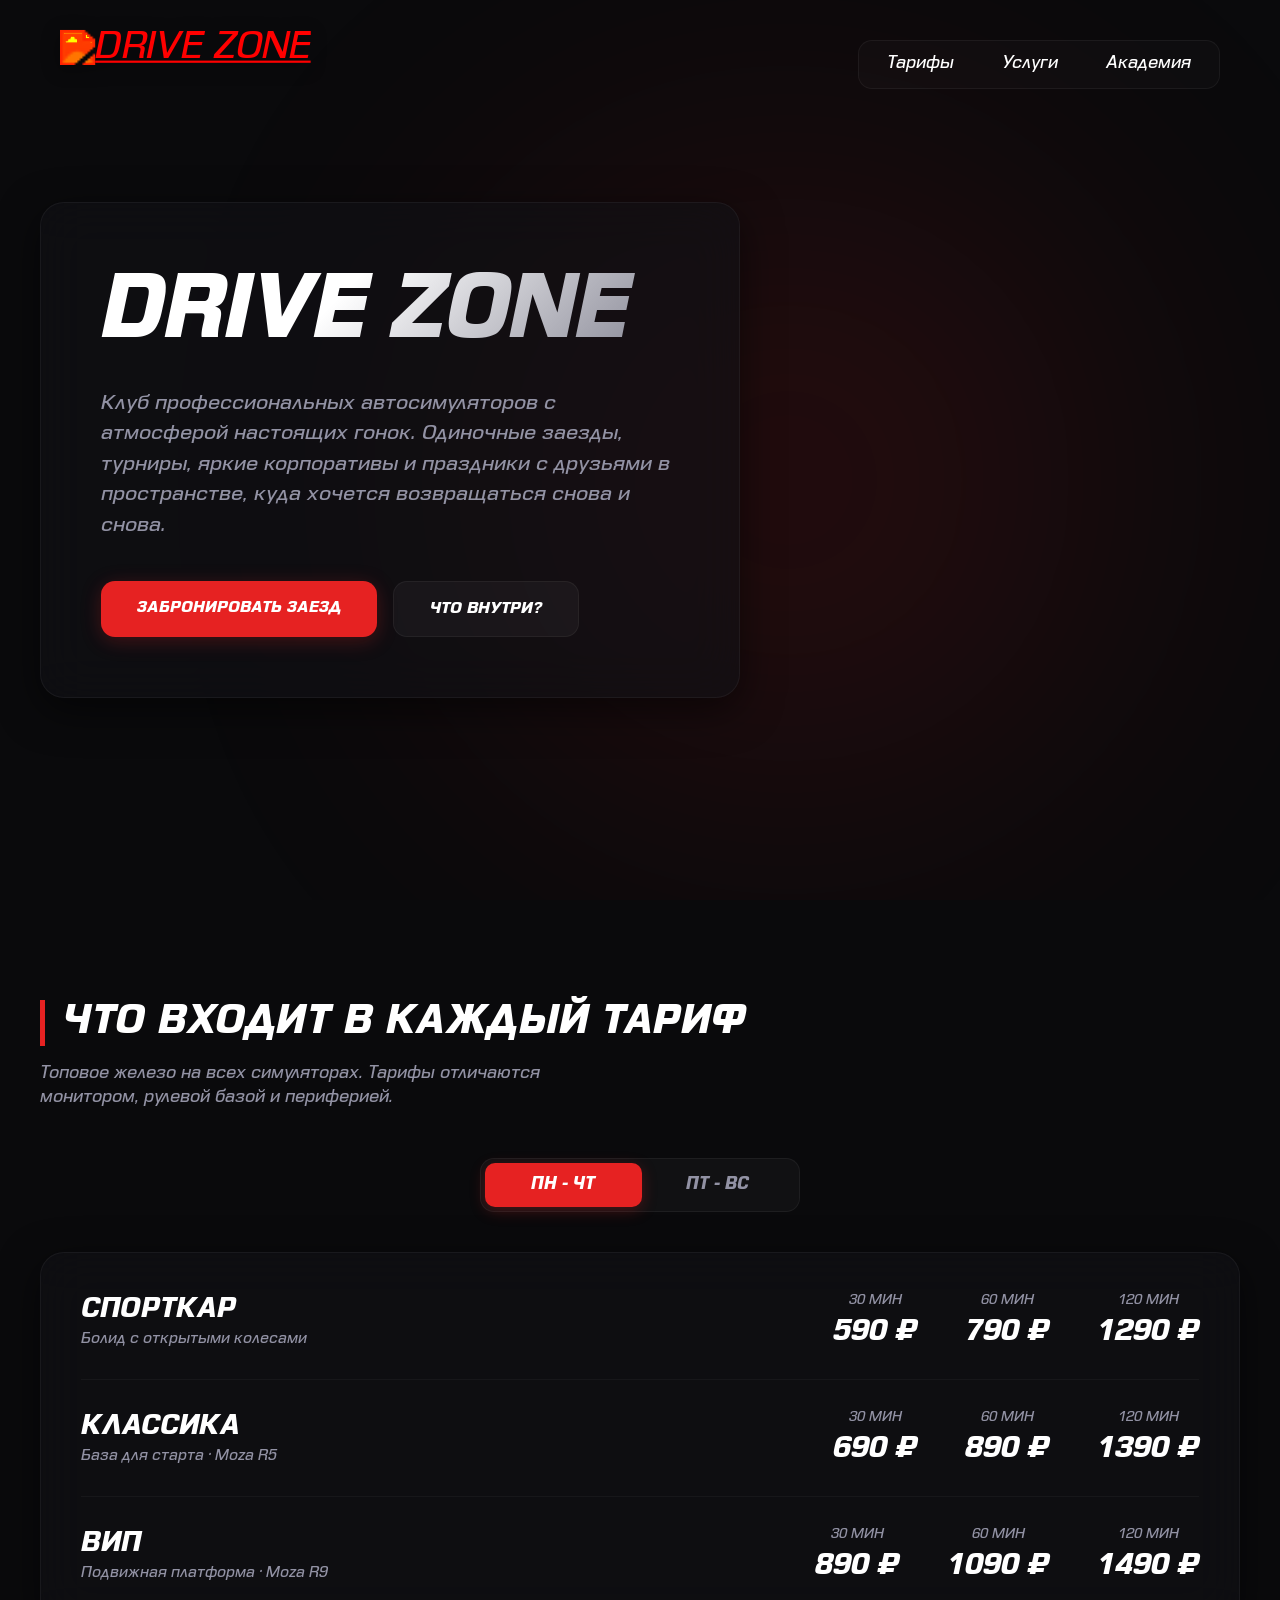
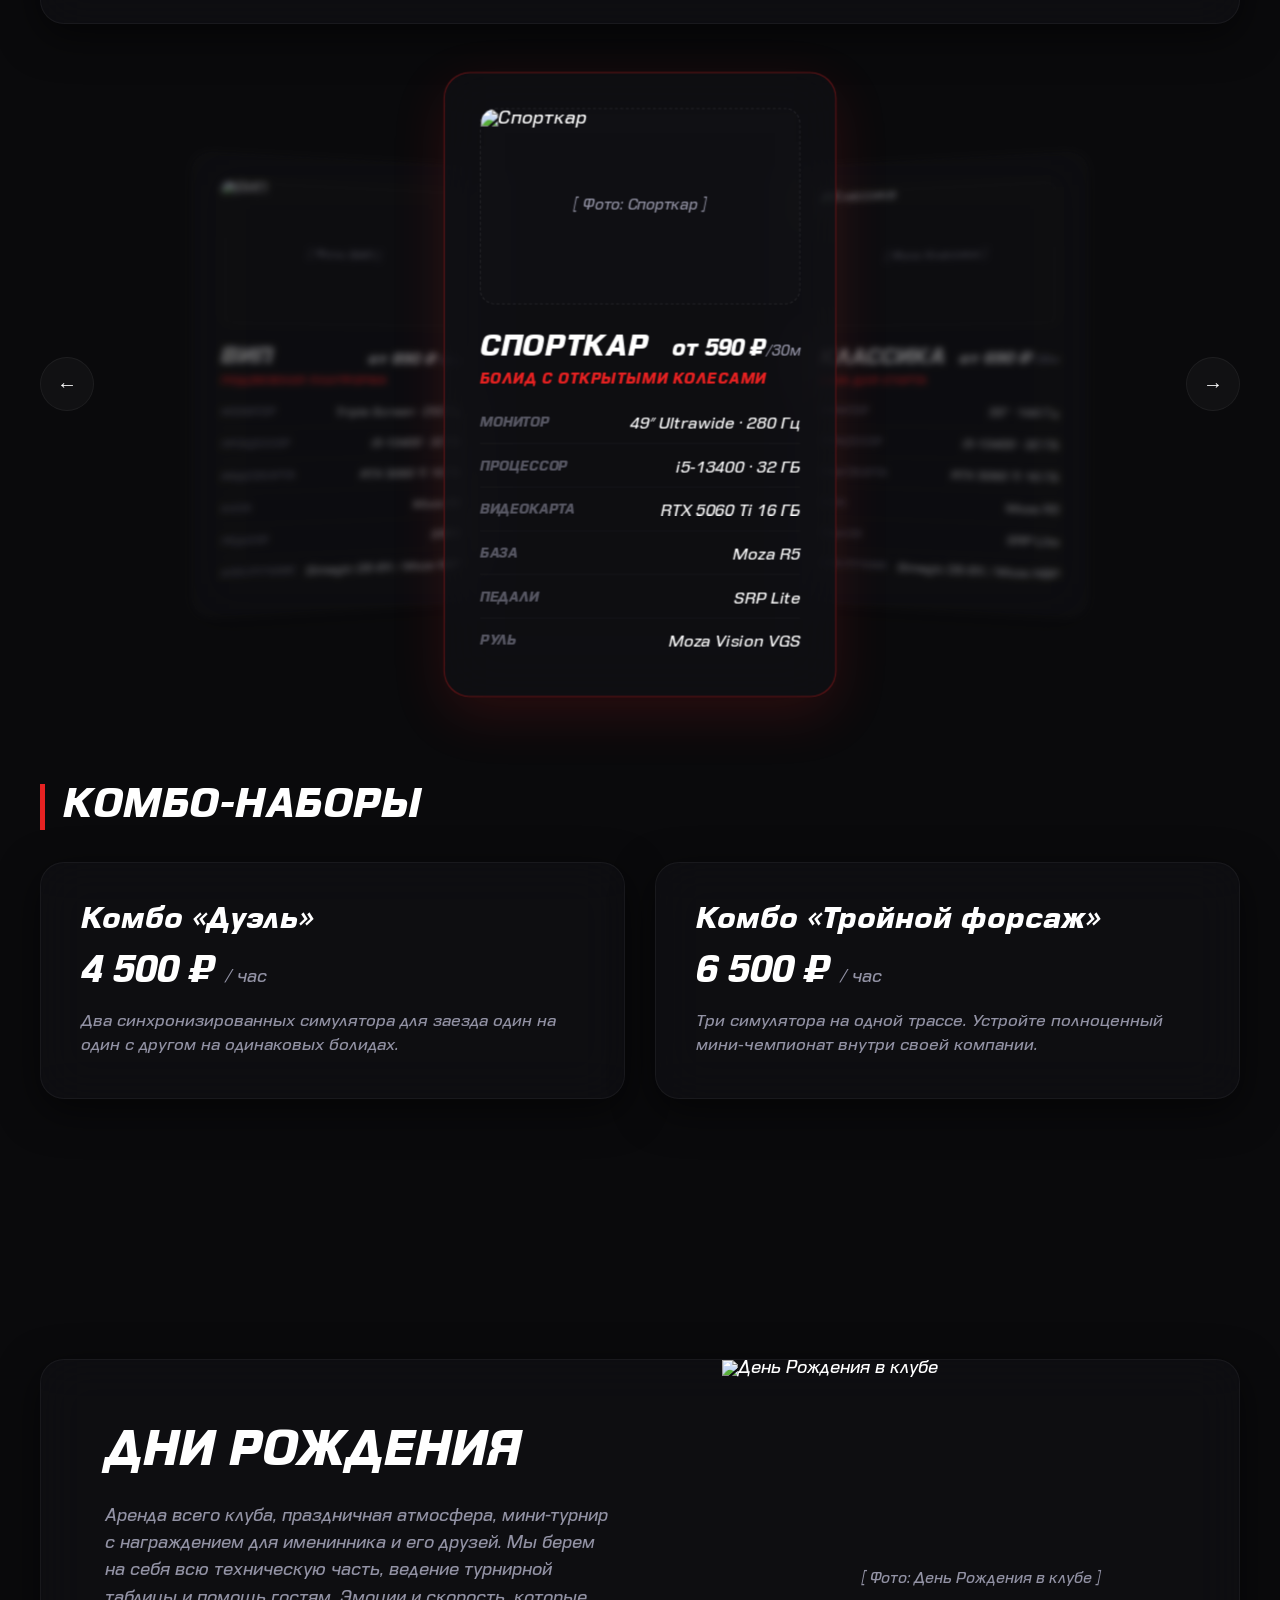
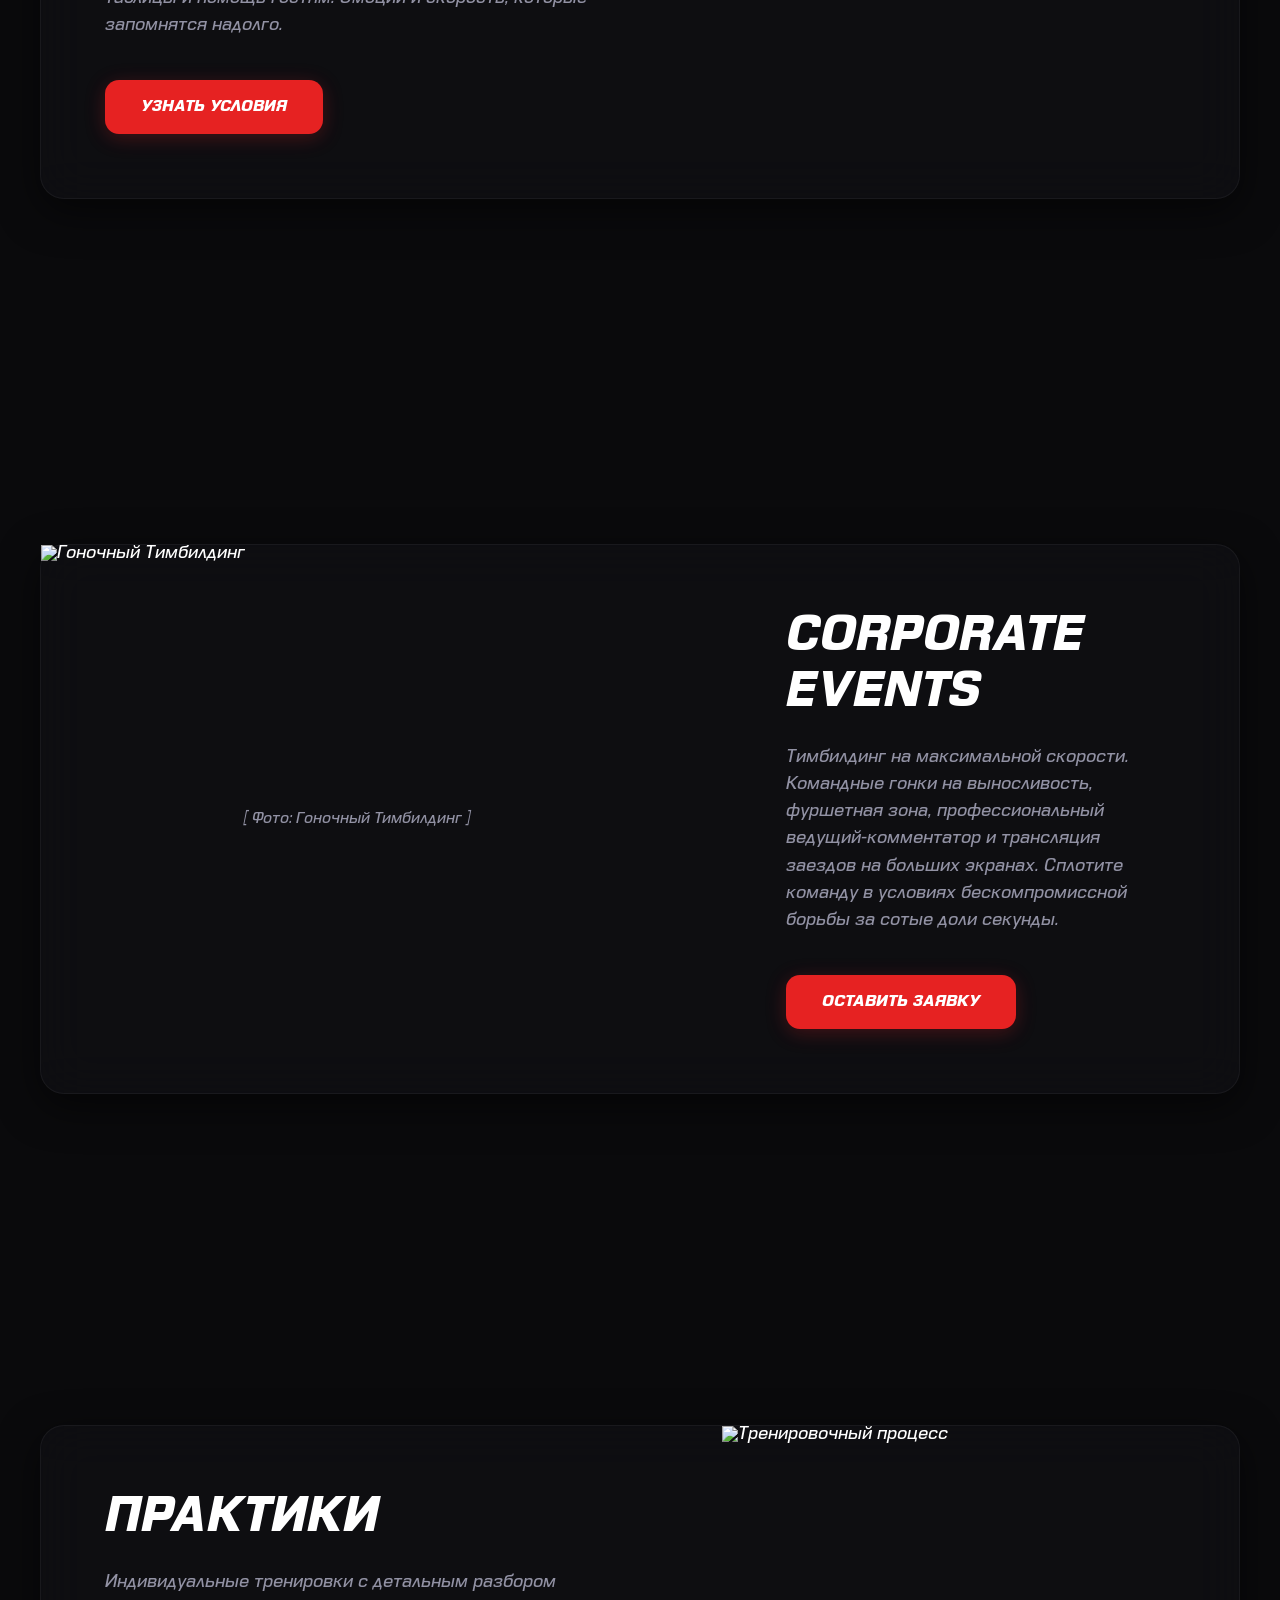
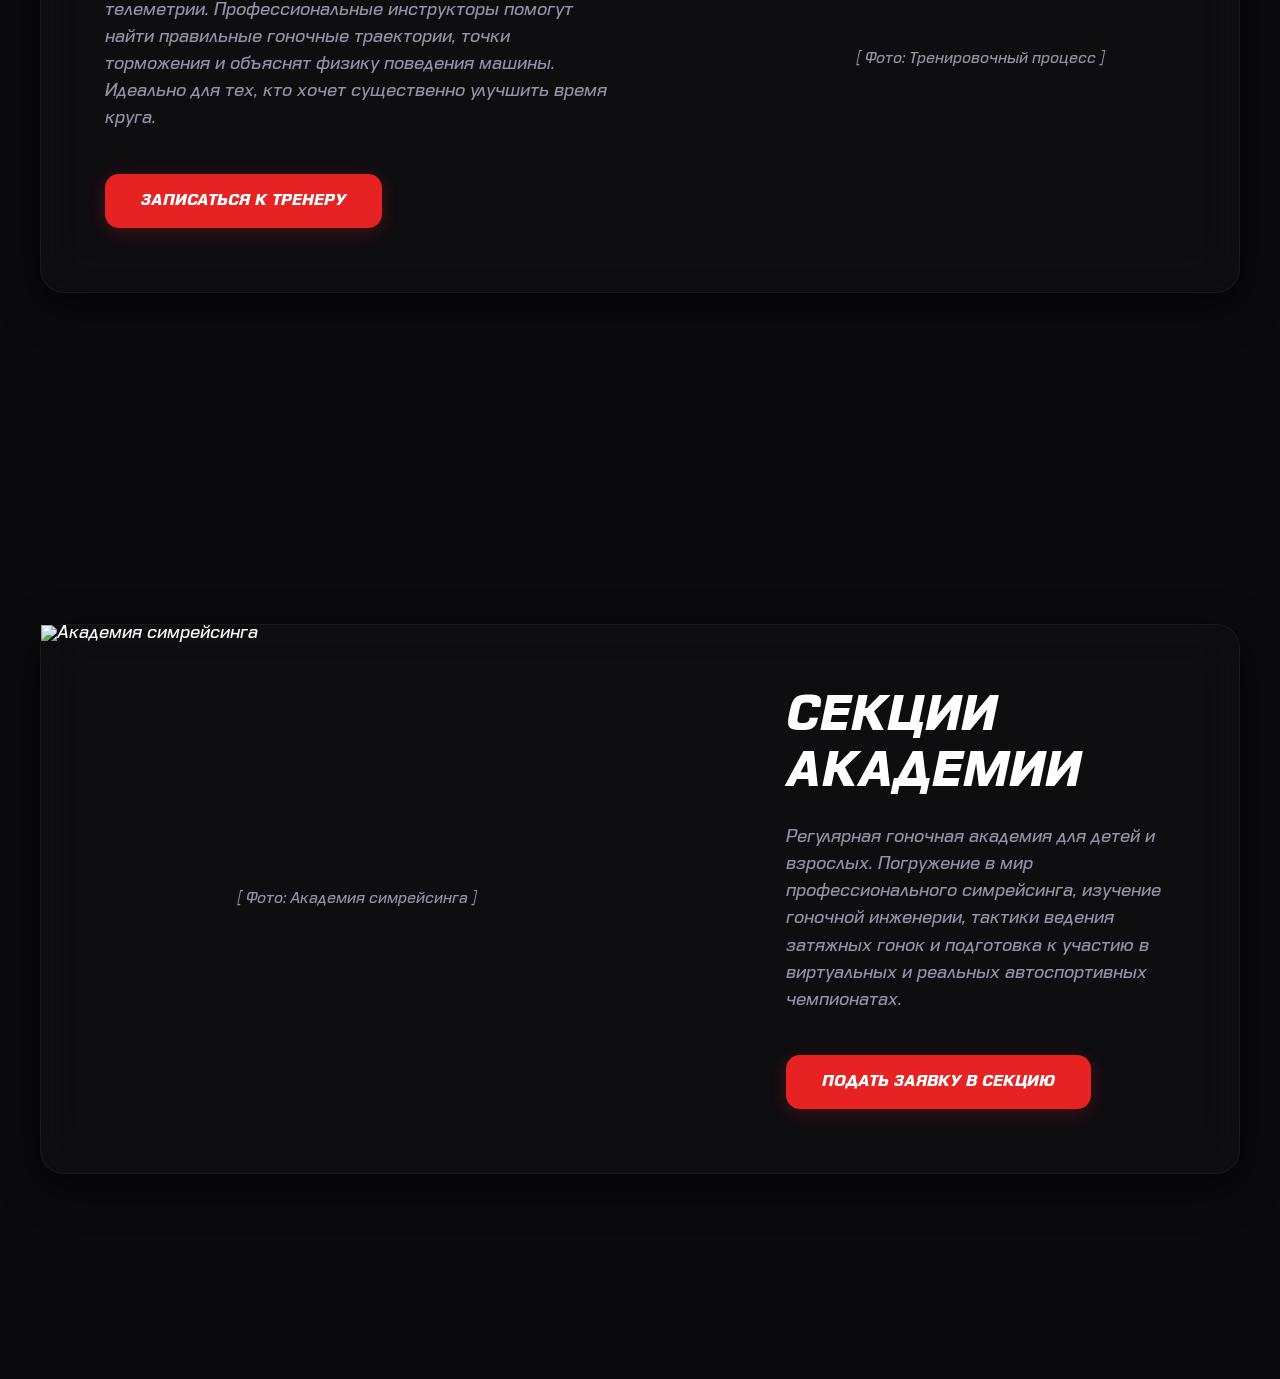
==== commit aceef83b: "Update index.html" ====
--- a/index.html
+++ b/index.html
@@ -5,7 +5,7 @@
     <meta name="viewport" content="width=device-width, initial-scale=1.0">
     <title>DRIVE ZONE | Клуб автосимуляторов</title>
     <!-- Подключите ваш файл стилей, например: -->
-    <link rel="stylesheet" href="css/style.css">
+    <link rel="stylesheet" href="style.css">
 </head>
 <body>
 
--- a/style.css
+++ b/style.css
@@ -0,0 +1,843 @@
+/* 1. ПОДКЛЮЧЕНИЕ ШРИФТОВ */
+@font-face {
+    font-family: 'DDT';
+    src: url('fonts/DDTEl-Italic.woff2') format('woff2');
+    font-weight: 100;
+    font-style: italic;
+}
+@font-face {
+    font-family: 'DDT';
+    src: url('fonts/DDTRg-Italic.woff2') format('woff2');
+    font-weight: 400;
+    font-style: italic;
+}
+@font-face {
+    font-family: 'DDT';
+    src: url('fonts/DDTHv-Italic.woff2') format('woff2');
+    font-weight: 900;
+    font-style: italic;
+}
+
+/* 2. ГЛОБАЛЬНЫЕ ПЕРЕМЕННЫЕ */
+:root {
+    --bg-dark: #0a0a0c;
+    --bg-card: rgba(18, 18, 22, 0.6);
+    --border-glass: rgba(255, 255, 255, 0.05);
+    --text-white: #ffffff;
+    --text-gray: #9292a4;
+    --racing-red: #e62222; 
+    --racing-red-glow: rgba(230, 34, 34, 0.25);
+    --apple-red-hover: rgba(230, 34, 34, 0.15); 
+    --font-main: 'DDT', sans-serif;
+}
+
+/* 3. ОБНУЛЕНИЕ И ЗАЩИТА ОТ БОКОВОГО СКРОЛЛА */
+* {
+    box-sizing: border-box;
+    margin: 0;
+    padding: 0;
+    scroll-behavior: smooth;
+}
+
+body {
+    background-color: var(--bg-dark);
+    color: var(--text-white);
+    font-family: var(--font-main);
+    font-weight: 400;
+    overflow-x: hidden; 
+    width: 100%;
+    position: relative;
+    min-height: 100vh;
+    -webkit-text-size-adjust: 100%;
+}
+
+main {
+    width: 100%;
+    overflow: hidden;
+}
+
+/* 4. LIQUID GLASS ФОН (ТОЛЬКО КРАСНЫЙ НЕОН) */
+.glass-bg-blobs {
+    position: fixed;
+    top: 0;
+    left: 0;
+    width: 100%;
+    height: 100%;
+    z-index: -1;
+    overflow: hidden;
+    pointer-events: none;
+}
+
+.blob {
+    position: absolute;
+    border-radius: 50%;
+    filter: blur(160px);
+    opacity: 0.15;
+    animation: floatAnimation 14s infinite ease-in-out;
+}
+
+.blob-1 {
+    top: 20%;
+    right: 15%;
+    width: 600px;
+    height: 600px;
+    background: var(--racing-red);
+}
+
+@keyframes floatAnimation {
+    0%, 100% { transform: translateY(0) scale(1); }
+    50% { transform: translateY(-40px) scale(1.08); }
+}
+
+.glass-panel {
+    background: var(--bg-card);
+    backdrop-filter: blur(24px);
+    -webkit-backdrop-filter: blur(24px);
+    border: 1px solid var(--border-glass);
+    border-radius: 24px;
+    box-shadow: 0 12px 40px 0 rgba(0, 0, 0, 0.55);
+}
+
+/* 5. ПОЛЬЗОВАТЕЛЬСКАЯ ПРОЗРАЧНАЯ ШАПКА */
+.header {
+    position: fixed;
+    top: 0;
+    left: 0;
+    width: 100%;
+    z-index: 100;
+    /* Увеличили боковые отступы до 60px, чтобы элементы красиво не липли вплотную к рамкам дисплея */
+    padding: 40px 60px; 
+    background: transparent; 
+    border-bottom: none;
+    transition: padding 0.5s cubic-bezier(0.16, 1, 0.3, 1);
+}
+
+.header.scrolled {
+    padding: 20px 60px;
+}
+
+.header-container {
+    width: 100%; /* Убрали max-width: 1400px, теперь блок тянется на 100% ширины */
+    margin: 0; 
+    display: flex;
+    justify-content: space-between;
+    align-items: center;
+}
+
+/* 6. ИСПРАВЛЕННЫЙ ОГРОМНЫЙ ЛОГОТИП СЛЕВА СВЕРХУ */
+.logo {
+    display: block;
+    transform: scale(2.2); /* Стартовый увеличенный масштаб */
+    transform-origin: left center; /* Масштабируется строго из левого угла */
+    transition: transform 0.5s cubic-bezier(0.16, 1, 0.3, 1);
+    mix-blend-mode: difference;
+}
+
+.logo img {
+    height: 32px;
+    display: block;
+    /* Умный красный фильтр + очень слабая, мягкая тёмная тень */
+    filter: invert(21%) sepia(93%) saturate(6935%) hue-rotate(356deg) brightness(94%) contrast(117%) drop-shadow(0 2px 4px rgba(0,0,0,0.4));
+}
+
+/* Плавное уменьшение при доскролле до тарифов */
+.header.scrolled .logo {
+    transform: scale(1);
+}
+
+.logo:hover {
+    transform: scale(2.25);
+}
+
+.header.scrolled .logo:hover {
+    transform: scale(1.05);
+}
+
+/* 7. ЧИСТЫЙ ОСТРОВОК МЕНЮ */
+.ios-menu {
+    display: flex;
+    background: rgba(255, 255, 255, 0.02);
+    backdrop-filter: blur(20px);
+    -webkit-backdrop-filter: blur(20px);
+    border: 1px solid rgba(255, 255, 255, 0.05);
+    padding: 4px;
+    border-radius: 14px;
+}
+
+.menu-item {
+    position: relative;
+}
+
+.menu-link {
+    display: block;
+    color: var(--text-white);
+    text-decoration: none;
+    padding: 10px 24px;
+    font-size: 16px;
+    font-weight: 400;
+    border-radius: 10px;
+    transition: background-color 0.25s ease, color 0.25s ease;
+}
+
+.menu-link:hover {
+    background-color: var(--apple-red-hover);
+    color: var(--racing-red);
+}
+
+.dropdown-popup {
+    position: absolute;
+    top: calc(100% + 14px);
+    left: 50%;
+    transform: translateX(-50%) translateY(10px);
+    width: 220px;
+    background: rgba(12, 12, 15, 0.95);
+    backdrop-filter: blur(30px);
+    -webkit-backdrop-filter: blur(30px);
+    border: 1px solid var(--border-glass);
+    border-radius: 18px;
+    padding: 8px;
+    box-shadow: 0 16px 50px rgba(0,0,0,0.8);
+    opacity: 0;
+    visibility: hidden;
+    transition: opacity 0.25s ease, transform 0.25s cubic-bezier(0.16, 1, 0.3, 1), visibility 0.25s;
+}
+
+@media (min-width: 769px) {
+    .has-popup:hover .dropdown-popup {
+        opacity: 1;
+        visibility: visible;
+        transform: translateX(-50%) translateY(0);
+    }
+}
+
+.menu-item.active-click .dropdown-popup {
+    opacity: 1;
+    visibility: visible;
+    transform: translateX(-50%) translateY(0);
+}
+
+.dropdown-popup a {
+    display: block;
+    color: var(--text-white);
+    text-decoration: none;
+    padding: 12px 18px;
+    font-size: 15px;
+    border-radius: 12px;
+    transition: background-color 0.2s ease;
+}
+
+.dropdown-popup a:hover {
+    background-color: rgba(255, 255, 255, 0.04);
+    color: var(--racing-red);
+}
+/* 8. ОГРОМНЫЙ ГЛАВНЫЙ ЭКРАН (100vh) */
+.hero {
+    width: 100%;
+    height: 100vh;
+    max-width: 1400px;
+    margin: 0 auto;
+    padding: 0 40px;
+    display: flex;
+    align-items: center;
+    justify-content: flex-start;
+    position: relative; /* Чтобы видео позиционировалось относительно экрана */
+    overflow: hidden;
+}
+
+.hero-video-bg {
+    position: absolute;
+    top: 0;
+    left: 0;
+    width: 100%;
+    height: 100%;
+    object-fit: cover; /* Видео растягивается без швов на весь экран */
+    z-index: -1; /* Уходит под стеклянную панель с текстом */
+    opacity: 0.35; /* Приглушаем яркость, чтобы текст DRIVE ZONE идеально читался */
+}
+
+.hero-content {
+    max-width: 700px;
+    padding: 60px;
+}
+
+.hero-title {
+    font-size: 84px;
+    font-weight: 900;
+    letter-spacing: -2px;
+    margin-bottom: 24px;
+    text-transform: uppercase;
+    background: linear-gradient(135deg, #ffffff 40%, #7d7d8c 100%);
+    -webkit-background-clip: text;
+    -webkit-text-fill-color: transparent;
+}
+
+.hero-subtitle {
+    font-size: 19px;
+    line-height: 1.6;
+    color: var(--text-gray);
+    margin-bottom: 40px;
+}
+
+/* 9. СТИЛЬНЫЕ КНОПКИ ЗАЕЗДА */
+.hero-actions {
+    display: flex;
+    gap: 16px;
+}
+
+.btn {
+    display: inline-block;
+    text-decoration: none;
+    padding: 18px 36px;
+    font-size: 15px;
+    font-weight: 900;
+    border-radius: 14px;
+    transition: all 0.3s cubic-bezier(0.16, 1, 0.3, 1);
+    text-transform: uppercase;
+    white-space: nowrap;
+}
+
+.btn-primary {
+    background: var(--racing-red);
+    color: var(--text-white);
+    box-shadow: 0 4px 20px var(--racing-red-glow);
+}
+
+.btn-primary:hover {
+    transform: translateY(-2px);
+    box-shadow: 0 6px 26px var(--racing-red);
+}
+
+.btn-secondary {
+    background: rgba(255, 255, 255, 0.04);
+    color: var(--text-white);
+    border: 1px solid var(--border-glass);
+}
+
+.btn-secondary:hover {
+    background: rgba(255, 255, 255, 0.08);
+    transform: translateY(-2px);
+}
+
+/* 10. СЕКЦИЯ СТОИМОСТИ */
+.tariffs-section {
+    max-width: 1400px;
+    margin: 0 auto;
+    padding: 0 40px;
+    width: 100%;
+}
+
+.section-title {
+    font-size: 38px;
+    font-weight: 900;
+    margin: 100px 0 32px;
+    text-transform: uppercase;
+    border-left: 5px solid var(--racing-red);
+    padding-left: 18px;
+    letter-spacing: 0.5px;
+}
+
+.section-desc-text {
+    font-size: 16px;
+    color: var(--text-gray);
+    margin-top: -16px;
+    margin-bottom: 48px;
+    max-width: 600px;
+    line-height: 1.5;
+}
+
+/* 11. АНИМИРОВАННЫЙ ТУМБЛЕР ЦЕН */
+.days-switcher-container {
+    display: flex;
+    justify-content: center;
+    margin-bottom: 40px;
+    width: 100%;
+}
+
+.days-switcher {
+    position: relative;
+    display: flex;
+    background: rgba(255, 255, 255, 0.03);
+    border: 1px solid var(--border-glass);
+    padding: 4px;
+    border-radius: 14px;
+    width: 320px;
+}
+
+.switcher-bg {
+    position: absolute;
+    top: 4px;
+    left: 4px;
+    width: calc(50% - 2px);
+    height: calc(100% - 8px);
+    background: var(--racing-red);
+    border-radius: 10px;
+    box-shadow: 0 4px 15px var(--racing-red-glow);
+    transition: left 0.3s cubic-bezier(0.16, 1, 0.3, 1);
+    z-index: 1;
+}
+
+.switcher-btn {
+    position: relative;
+    flex: 1;
+    background: transparent;
+    border: none;
+    color: var(--text-gray);
+    padding: 12px 0;
+    font-family: var(--font-main);
+    font-size: 16px;
+    font-weight: 900;
+    cursor: pointer;
+    z-index: 2;
+    transition: color 0.3s ease;
+}
+
+.switcher-btn.active {
+    color: var(--text-white);
+}
+
+/* Планка с ценами */
+.prices-wrapper {
+    width: 100%;
+    padding: 10px 40px;
+    margin-bottom: 60px;
+}
+
+.price-row-item {
+    display: flex;
+    justify-content: space-between;
+    align-items: center;
+    padding: 30px 0;
+    border-bottom: 1px solid rgba(255, 255, 255, 0.04);
+}
+
+.price-row-item:last-child {
+    border-bottom: none;
+}
+
+.price-type h3 {
+    font-size: 26px;
+    font-weight: 900;
+    margin-bottom: 4px;
+}
+
+.price-type span {
+    font-size: 14px;
+    color: var(--text-gray);
+}
+
+.price-slots {
+    display: flex;
+    gap: 48px;
+}
+
+.p-box {
+    text-align: center;
+}
+
+.p-box span {
+    display: block;
+    font-size: 13px;
+    color: var(--text-gray);
+    margin-bottom: 6px;
+    text-transform: uppercase;
+}
+
+.cost {
+    font-size: 28px;
+    font-weight: 900;
+    transition: opacity 0.15s ease, transform 0.15s ease;
+}
+
+.cost.price-changing {
+    opacity: 0;
+    transform: scale(0.95);
+}
+
+/* 12. СЕТКА КОМБО-НАБОРОВ */
+.combos-grid {
+    display: grid;
+    grid-template-columns: repeat(2, 1fr);
+    gap: 30px;
+    width: 100%;
+    margin-bottom: 40px;
+}
+
+.combo-card {
+    padding: 40px;
+    transition: transform 0.3s ease, border-color 0.3s ease;
+}
+
+.combo-card:hover {
+    transform: translateY(-4px);
+    border-color: rgba(230, 34, 34, 0.3);
+}
+
+.combo-card h3 {
+    font-size: 28px;
+    font-weight: 900;
+    margin-bottom: 16px;
+}
+
+.combo-price {
+    font-size: 34px;
+    font-weight: 900;
+    margin-bottom: 16px;
+}
+
+.combo-price span {
+    font-size: 16px;
+    font-weight: 400;
+    color: var(--text-gray);
+}
+
+.combo-desc {
+    color: var(--text-gray);
+    line-height: 1.6;
+    font-size: 15px;
+}
+/* 13. БЕСКОНЕЧНАЯ 3D-КАРУСЕЛЬ НА ПК (ФИРМЕННЫЙ СТИЛЬ) */
+.carousel-wrapper {
+    position: relative;
+    width: 100%;
+    margin-bottom: 80px;
+    display: flex;
+    align-items: center;
+    justify-content: center;
+}
+
+/* Контейнер карусели с трехмерным пространством */
+.configs-carousel-container {
+    position: relative;
+    width: 100%;
+    max-width: 1200px;
+    height: 600px; /* Достаточная высота для 3D-карточек */
+    display: flex;
+    align-items: center;
+    justify-content: center;
+    perspective: 1200px; /* Глубина 3D сцены */
+}
+
+/* Базовые стили карточек железа */
+.config-card {
+    position: absolute;
+    width: 360px;
+    padding: 32px;
+    display: flex;
+    flex-direction: column;
+    transition: transform 0.6s cubic-bezier(0.16, 1, 0.3, 1), 
+                opacity 0.6s ease, 
+                filter 0.6s ease, 
+                border-color 0.3s ease;
+    z-index: 1;
+    opacity: 0;
+    pointer-events: none;
+}
+
+.config-image-box {
+    width: 100%;
+    height: 180px;
+    border-radius: 14px;
+    overflow: hidden;
+    background: rgba(255, 255, 255, 0.01);
+    border: 1px dashed rgba(255, 255, 255, 0.1);
+    margin-bottom: 24px;
+    display: flex;
+    align-items: center;
+    justify-content: center;
+    position: relative;
+}
+
+/* Если картинка отображается (её display не равен none), прячем заглушку */
+.config-image-box img {
+    width: 100%;
+    height: 100%;
+    object-fit: cover;
+    position: relative;
+    z-index: 2; /* Картинка встает поверх заглушки */
+}
+
+.img-placeholder-stub {
+    font-size: 13px;
+    color: var(--text-gray);
+    position: absolute;
+    z-index: 1; /* Заглушка остается на нижнем слое */
+}
+
+.config-header {
+    display: flex;
+    justify-content: space-between;
+    align-items: baseline;
+    margin-bottom: 6px;
+}
+
+.config-header h3 {
+    font-size: 26px;
+    font-weight: 900;
+}
+
+.config-price-tag {
+    font-size: 19px;
+    font-weight: 900;
+}
+
+.config-price-tag span {
+    font-size: 13px;
+    font-weight: 400;
+    color: var(--text-gray);
+}
+
+.config-sub-label {
+    font-size: 13px;
+    color: var(--racing-red);
+    text-transform: uppercase;
+    font-weight: 900;
+    margin-bottom: 24px;
+    letter-spacing: 0.5px;
+}
+
+.specs-list {
+    list-style: none;
+    display: flex;
+    flex-direction: column;
+    gap: 14px;
+}
+
+.specs-list li {
+    display: flex;
+    justify-content: space-between;
+    font-size: 14px;
+    border-bottom: 1px solid rgba(255, 255, 255, 0.03);
+    padding-bottom: 8px;
+}
+
+.specs-list li:last-child {
+    border-bottom: none;
+}
+
+.spec-name {
+    color: #585864;
+    text-transform: uppercase;
+    font-size: 12px;
+    font-weight: 900;
+}
+
+.spec-value {
+    color: var(--text-white);
+}
+
+/* 3D-Состояния слайдов (Уменьшены, заблюрены и приглушены по бокам) */
+.config-card.active-slide {
+    transform: translate3d(0, 0, 100px) scale(1);
+    opacity: 1;
+    filter: blur(0px) !important; /* Полностью чистая карточка без блюра */
+    -webkit-filter: blur(0px) !important;
+    z-index: 5;
+    pointer-events: auto;
+    border-color: rgba(230, 34, 34, 0.4);
+    box-shadow: 0 16px 50px rgba(230, 34, 34, 0.15);
+}
+
+.config-card.prev-slide {
+    transform: translate3d(-320px, 0, -100px) scale(0.85) rotateY(15deg);
+    opacity: 0.4;
+    filter: blur(4px); /* Блюр только тут */
+    z-index: 3;
+}
+
+.config-card.next-slide {
+    transform: translate3d(320px, 0, -100px) scale(0.85) rotateY(-15deg);
+    opacity: 0.4;
+    filter: blur(4px); /* Блюр только тут */
+    z-index: 3;
+}
+
+.config-card.hidden-slide {
+    transform: translate3d(0, 0, -300px) scale(0.7);
+    opacity: 0;
+    z-index: 1;
+}
+
+/* Стрелки навигации карусели */
+.carousel-nav-btn {
+    position: absolute;
+    top: 50%;
+    transform: translateY(-50%);
+    background: rgba(255, 255, 255, 0.03);
+    border: 1px solid var(--border-glass);
+    color: var(--text-white);
+    width: 54px;
+    height: 54px;
+    border-radius: 50%;
+    font-size: 20px;
+    cursor: pointer;
+    z-index: 10;
+    transition: all 0.3s ease;
+}
+
+.carousel-nav-btn:hover {
+    background: var(--racing-red);
+    border-color: var(--racing-red);
+    box-shadow: 0 4px 15px var(--racing-red-glow);
+}
+
+.carousel-nav-btn.prev { left: 40px; }
+.carousel-nav-btn.next { right: 40px; }
+
+
+/* 14. БОЛЬШИЕ САМОСТОЯТЕЛЬНЫЕ БЛОКИ МЕРОПРИЯТИЙ */
+.large-screen-block {
+    width: 100%;
+    min-height: 80vh;
+    display: flex;
+    align-items: center;
+    max-width: 1400px;
+    margin: 120px auto;
+    padding: 0 40px;
+}
+
+.large-block-container {
+    display: grid;
+    grid-template-columns: 1.1fr 0.9fr;
+    gap: 50px;
+    align-items: stretch;
+    width: 100%;
+}
+
+.large-block-content {
+    padding: 64px;
+    display: flex;
+    flex-direction: column;
+    justify-content: center;
+    align-items: flex-start;
+}
+
+.large-block-content h2 {
+    font-size: 46px;
+    font-weight: 900;
+    text-transform: uppercase;
+    margin-bottom: 24px;
+}
+
+.large-block-content p {
+    font-size: 16px;
+    line-height: 1.7;
+    color: var(--text-gray);
+    margin-bottom: 40px;
+}
+
+.large-block-image {
+    position: relative;
+    overflow: hidden;
+    min-height: 400px;
+    display: flex;
+    align-items: center;
+    justify-content: center;
+}
+
+.large-block-image img {
+    position: absolute;
+    width: 100%;
+    height: 100%;
+    object-fit: cover;
+}
+
+.large-screen-block.reverse .large-block-container .large-block-content { order: 2; }
+.large-screen-block.reverse .large-block-container .large-block-image { order: 1; }
+
+.image-stub {
+    font-size: 14px;
+    color: var(--text-gray);
+}
+
+
+/* ================= ПОЛНЫЙ МОБИЛЬНЫЙ АДАПТИВ ================= */
+
+@media (max-width: 1100px) {
+    .logo { transform: scale(1.6); }
+    .hero-title { font-size: 68px; }
+    .carousel-nav-btn.prev { left: 10px; }
+    .carousel-nav-btn.next { right: 10px; }
+    .large-block-container { grid-template-columns: 1fr; gap: 30px; }
+    .large-screen-block.reverse .large-block-container .large-block-content { order: 1; }
+    .large-screen-block.reverse .large-block-container .large-block-image { order: 2; }
+    .large-screen-block { min-height: auto; margin: 60px auto; }
+}
+
+@media (max-width: 768px) {
+    body, html {
+        overflow-x: hidden;
+        width: 100%;
+    }
+
+    .header { padding: 16px 20px; }
+    .header-container { display: flex; flex-direction: row; justify-content: space-between; width: 100%; }
+    
+    /* На мобилке стартовый логотип чуть поменьше, чтобы влезал, но оставался крупным */
+    .logo { transform: scale(1.5); }
+    .header.scrolled .logo { transform: scale(1); }
+    .logo img { height: 26px; }
+    
+    .menu-link { padding: 10px 16px; font-size: 14px; }
+    .dropdown-popup {
+        position: absolute;
+        top: calc(100% + 10px);
+        right: auto;
+        left: 50%; /* Центрируем относительно кнопки тарифов */
+        transform: translateX(-50%) translateY(10px);
+        width: 220px;
+    }
+    
+    .menu-item.active-click .dropdown-popup {
+        transform: translateX(-50%) translateY(0);
+    }
+
+
+    .hero { padding: 0 20px; }
+    .hero-content { padding: 40px 20px; text-align: center; display: flex; flex-direction: column; align-items: center; }
+    .hero-title { font-size: 52px; }
+    .hero-subtitle { font-size: 16px; }
+    .hero-actions { flex-direction: column; width: 100%; gap: 12px; }
+    .btn { width: 100%; text-align: center; }
+
+    /* Мобильный вид цен */
+    .tariffs-section { padding: 0 20px; }
+    .prices-wrapper { padding: 10px 24px; }
+    .price-row-item { flex-direction: column; align-items: flex-start; gap: 20px; }
+    .price-slots { width: 100%; justify-content: space-between; gap: 10px; }
+    .cost { font-size: 22px; }
+
+    /* ОТКЛЮЧЕНИЕ 3D И ВКЛЮЧЕНИЕ НАЙТИВНОЙ ТАЧ-ЛЕНТЫ НА МОБИЛКАХ */
+    .carousel-nav-btn { display: none; } /* Скрываем стрелки */
+    .carousel-wrapper { margin-bottom: 40px; }
+    
+    .configs-carousel-container {
+        display: flex;
+        overflow-x: auto; /* Включаем боковой скролл пальцем */
+        overflow-y: hidden;
+        scroll-snap-type: x mandatory;
+        -webkit-overflow-scrolling: touch;
+        gap: 20px;
+        height: auto;
+        padding: 20px;
+        justify-content: flex-start;
+        align-items: stretch;
+    }
+
+    .config-card {
+        position: static; /* Выстраиваем в обычный flex-ряд */
+        flex: 0 0 280px; /* Фиксированная ширина карточки */
+        scroll-snap-align: start;
+        opacity: 1 !important;
+        filter: none !important;
+        transform: none !important;
+        pointer-events: auto;
+    }
+    
+    .config-image-box { height: 150px; }
+
+    /* Мероприятия на мобильном */
+    .large-screen-block { padding: 0 20px; margin: 40px auto; }
+    .large-block-content { padding: 32px 20px; text-align: center; align-items: center; }
+    .large-block-content h2 { font-size: 32px; }
+    .large-block-image { min-height: 280px; }
+}
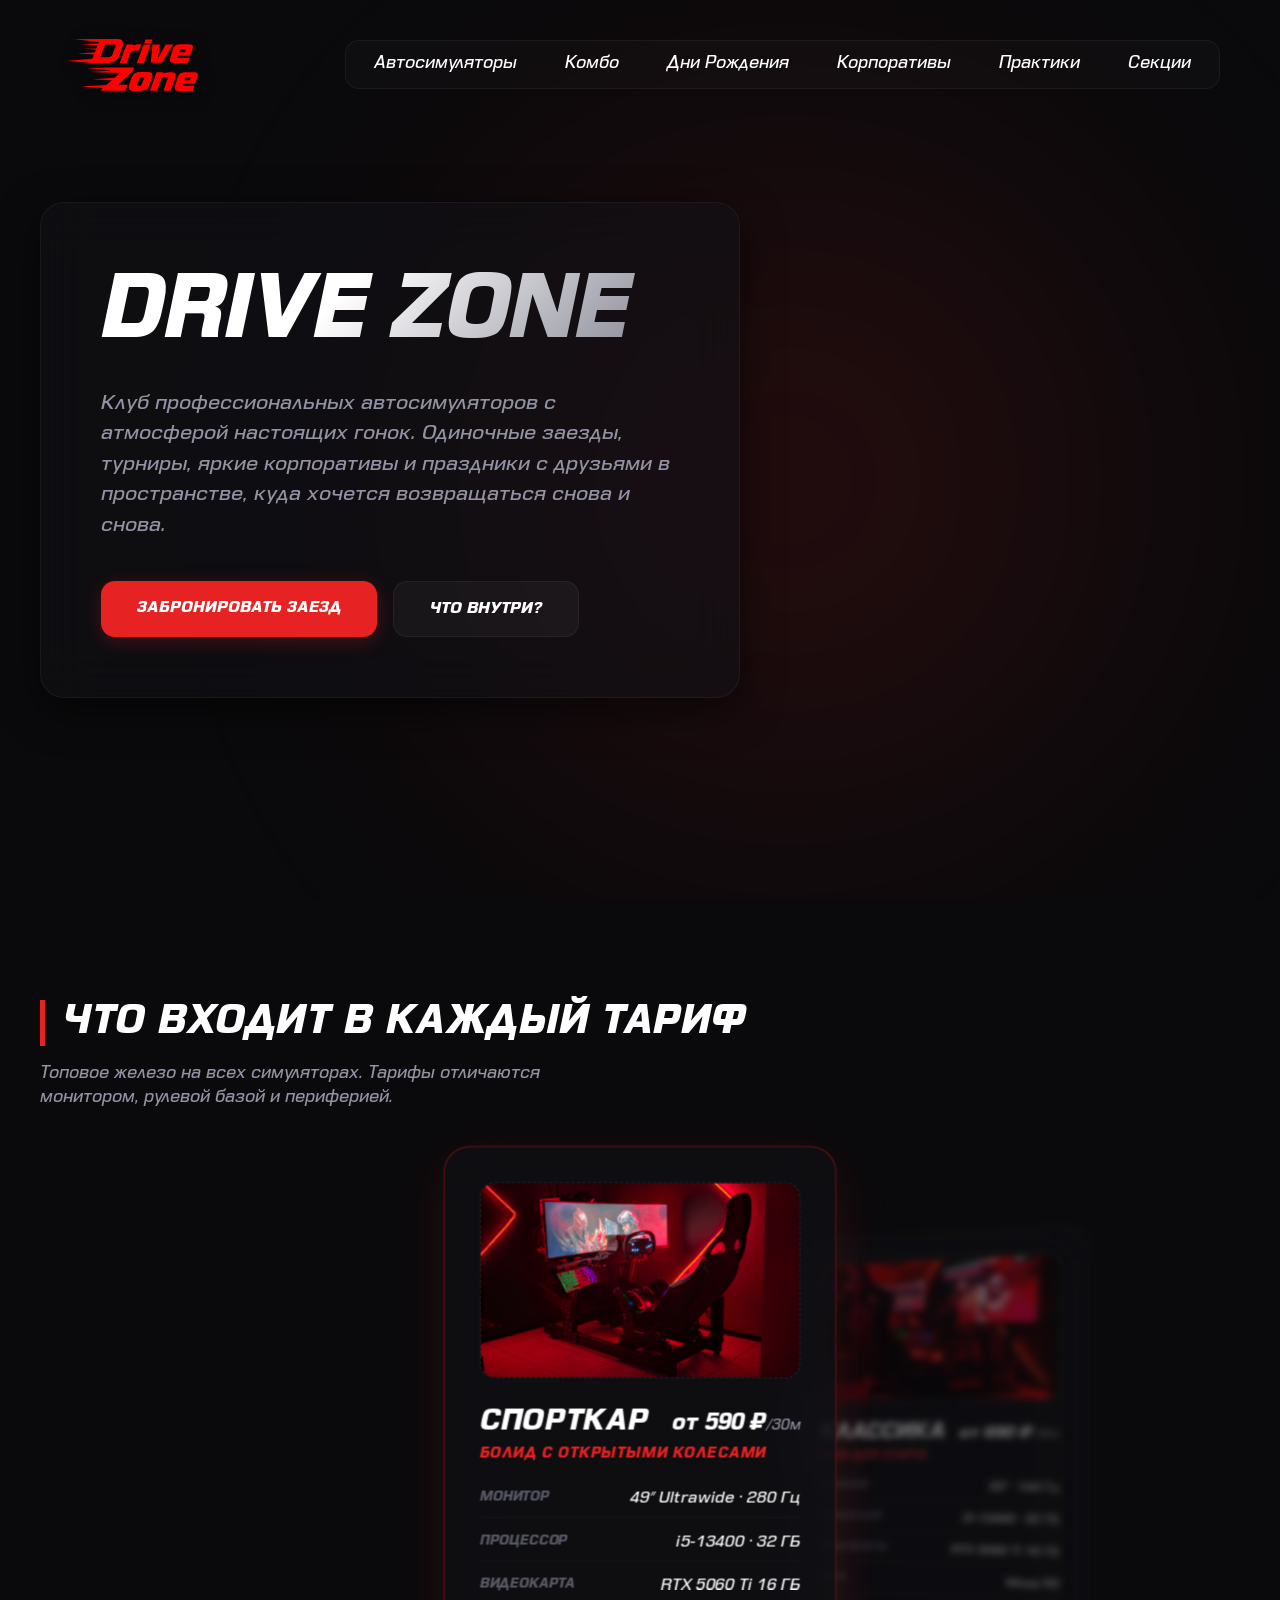
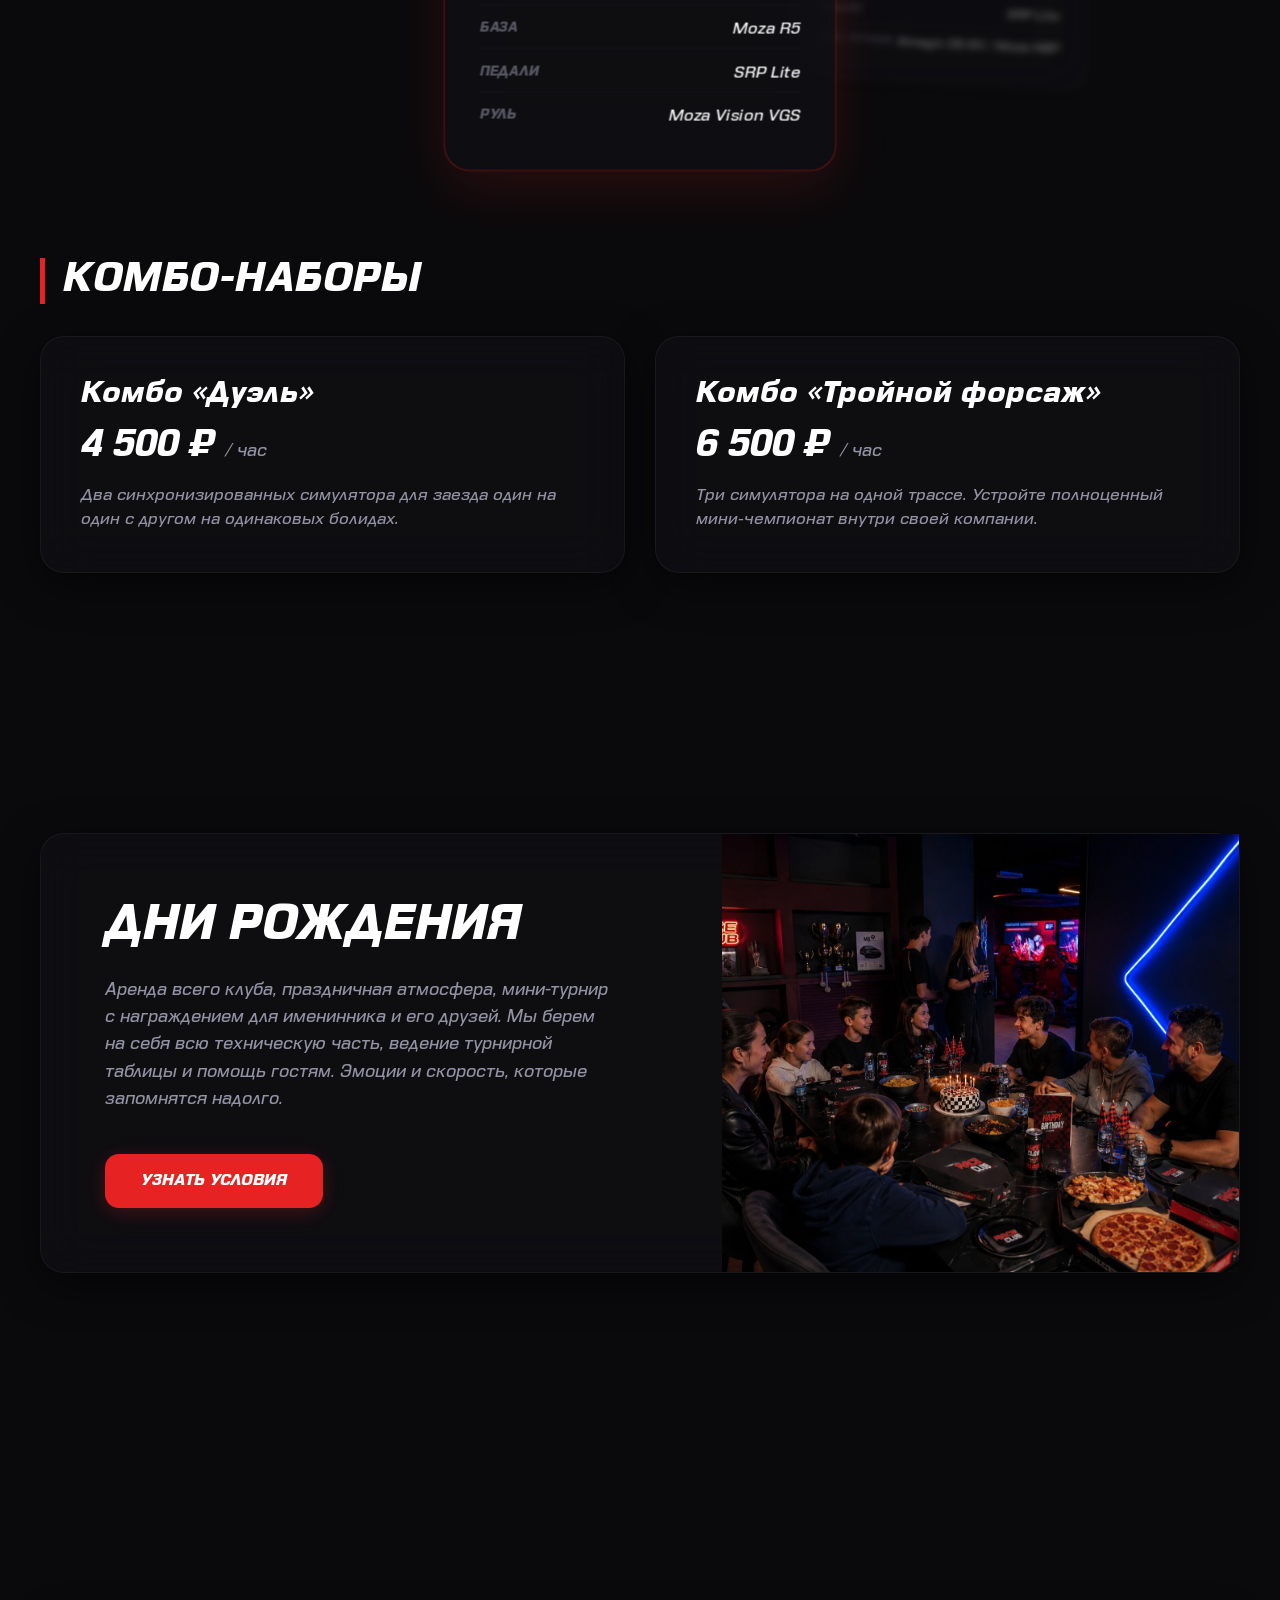
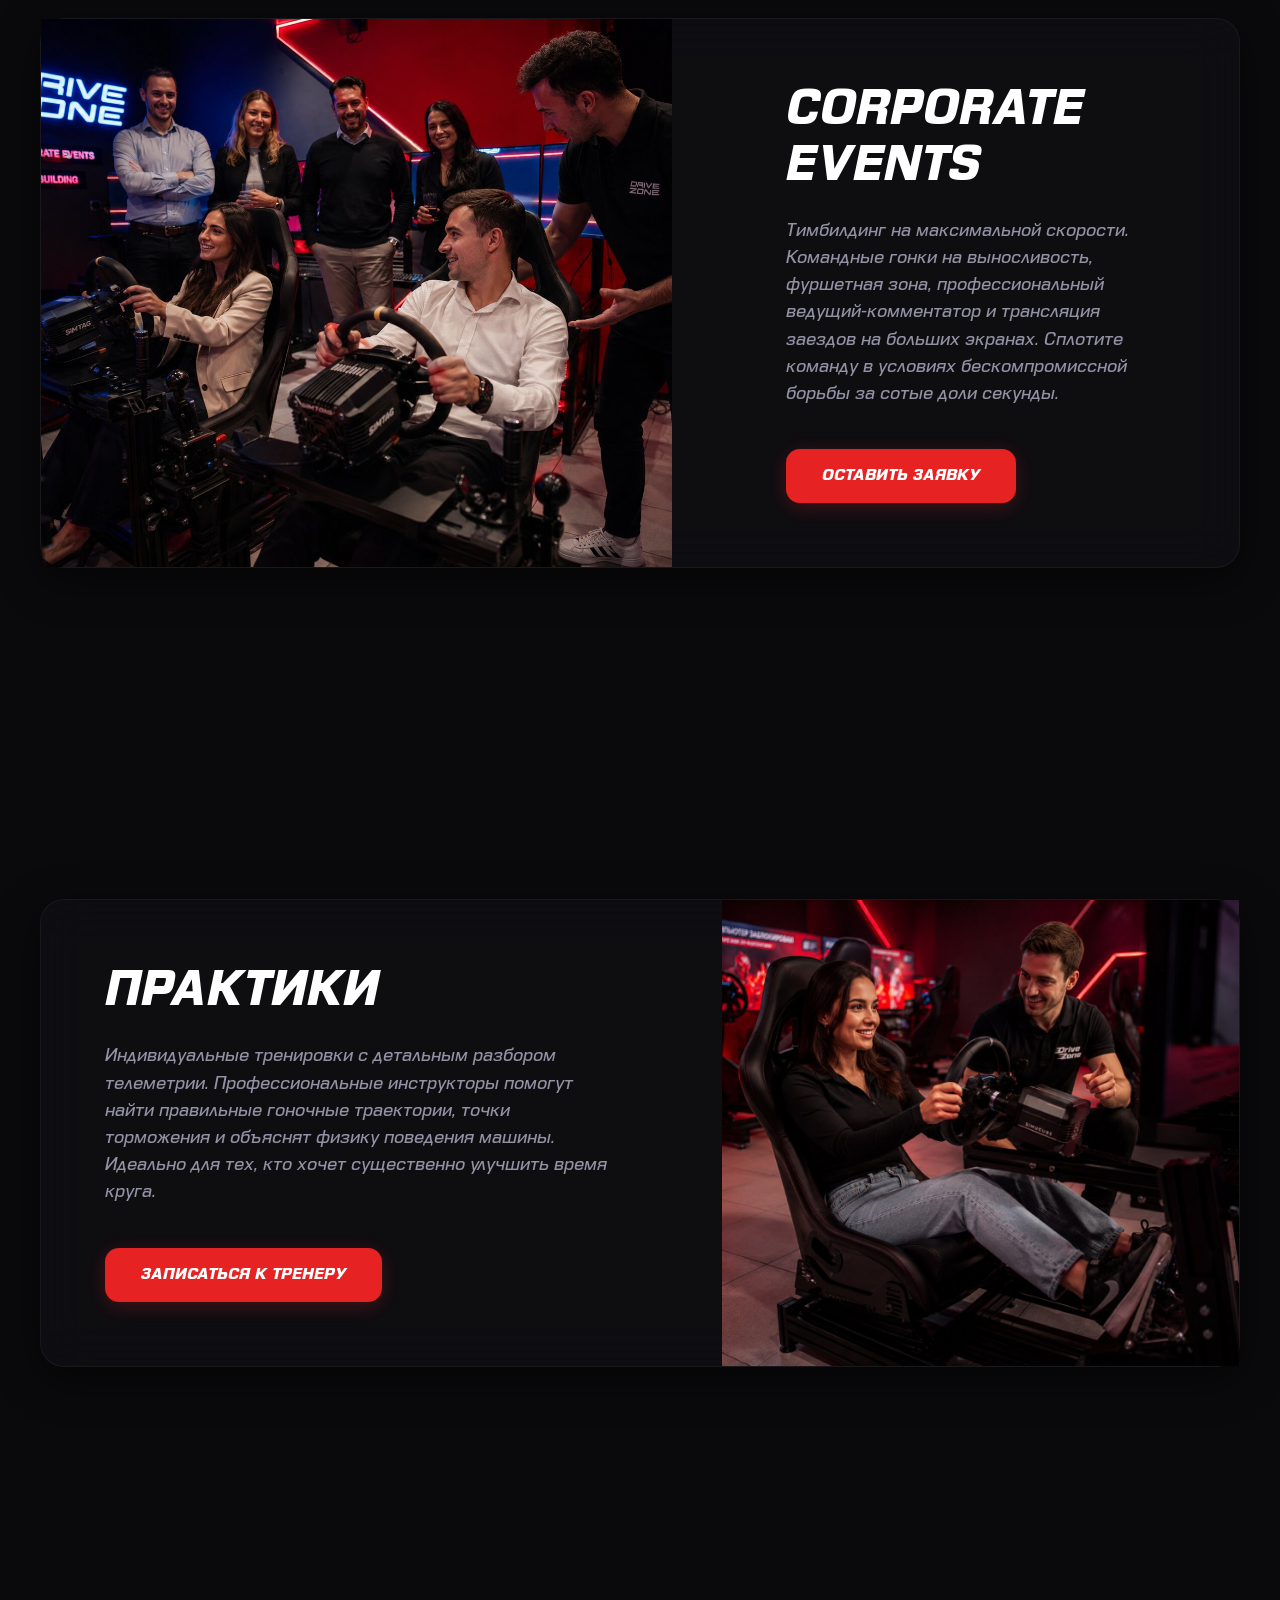
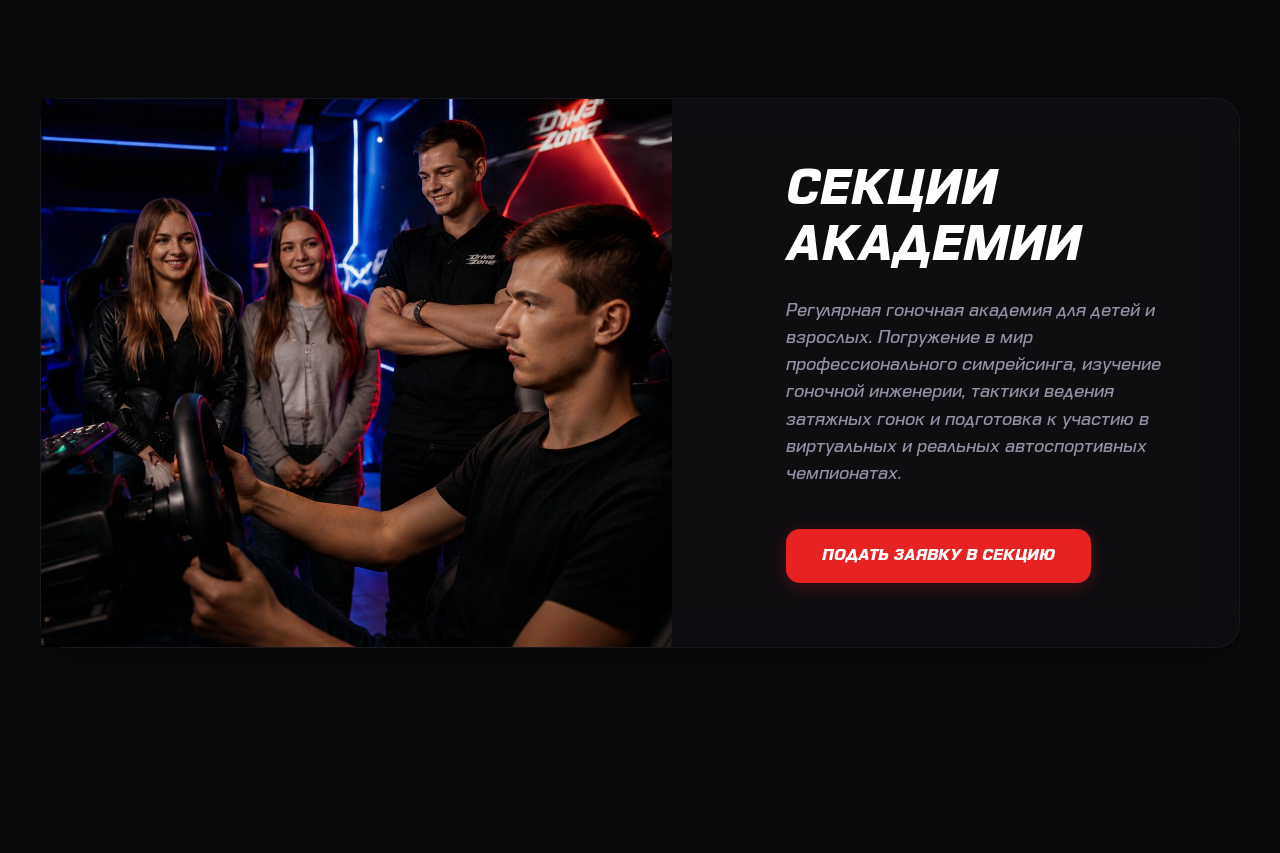
==== commit ace19700: "Update index.html" ====
--- a/index.html
+++ b/index.html
@@ -4,193 +4,121 @@
     <meta charset="UTF-8">
     <meta name="viewport" content="width=device-width, initial-scale=1.0">
     <title>DRIVE ZONE | Клуб автосимуляторов</title>
-    <!-- Подключите ваш файл стилей, например: -->
     <link rel="stylesheet" href="style.css">
 </head>
 <body>
 
-    <!-- LIQUID GLASS ФОН (ТОЛЬКО КРАСНЫЙ НЕОН) -->
+    <!-- Ликвидный фоновый неон -->
     <div class="glass-bg-blobs">
         <div class="blob blob-1"></div>
     </div>
 
-    <!-- ПОЛЬЗОВАТЕЛЬСКАЯ ПРОЗРАЧНАЯ ШАПКА -->
+    <!-- Шапка сайта -->
     <header class="header" id="mainHeader">
         <div class="header-container">
             <a href="#" class="logo">
-                <!-- Замените на путь к вашему логотипу -->
-                <img src="img/logo.png" alt="DRIVE ZONE">
+                <img src="svgs/Logo.svg" alt="DRIVE ZONE">
             </a>
-            
-            <!-- ЧИСТЫЙ ОСТРОВОК МЕНЮ -->
             <nav class="ios-menu">
-                <div class="menu-item">
-                    <a href="#tariffs" class="menu-link">Тарифы</a>
-                </div>
-                <div class="menu-item has-popup">
-                    <a href="#" class="menu-link">Услуги</a>
-                    <div class="dropdown-popup">
-                        <a href="#combos">Комбо-наборы</a>
-                        <a href="#birthdays">Дни Рождения</a>
-                        <a href="#corporate">Корпоративы</a>
-                    </div>
-                </div>
-                <div class="menu-item">
-                    <a href="#academy" class="menu-link">Академия</a>
-                </div>
+                <div class="menu-item"><a href="#" class="menu-link">Автосимуляторы</a></div>
+                <div class="menu-item"><a href="#" class="menu-link">Комбо</a></div>
+                <div class="menu-item"><a href="#" class="menu-link">Дни Рождения</a></div>
+                <div class="menu-item"><a href="#" class="menu-link">Корпоративы</a></div>
+                <div class="menu-item"><a href="#" class="menu-link">Практики</a></div>
+                <div class="menu-item"><a href="#" class="menu-link">Секции</a></div>
             </nav>
         </div>
     </header>
 
     <main>
-        <!-- ОГРОМНЫЙ ГЛАВНЫЙ ЭКРАН (100vh) -->
+        <!-- Главный экран с исправленным фоновым видео -->
         <section class="hero">
-            <!-- ФОНОВОЕ ВИДЕО -->
-            <video autoplay loop muted playsinline class="hero-video-bg">
-                <source src="video/hero-bg.mp4" type="video/mp4">
-                <source src="video/hero-bg.webm" type="video/webm">
+            <video class="hero-video-bg" autoplay loop muted playsinline>
+                <source src="videos/bg-hero.mp4" type="video/mp4">
                 Ваш браузер не поддерживает видео.
             </video>
-
+            
             <div class="hero-content glass-panel">
                 <h1 class="hero-title">DRIVE ZONE</h1>
                 <p class="hero-subtitle">Клуб профессиональных автосимуляторов с атмосферой настоящих гонок. Одиночные заезды, турниры, яркие корпоративы и праздники с друзьями в пространстве, куда хочется возвращаться снова и снова.</p>
                 <div class="hero-actions">
-                    <a href="#booking" class="btn btn-primary">Забронировать заезд</a>
-                    <a href="#about" class="btn btn-secondary">Что внутри?</a>
-                </div>
-            </div>
-        </section>
-
-        <!-- СЕКЦИЯ СТОИМОСТИ -->
-        <section class="tariffs-section" id="tariffs">
+                    <a href="#" class="btn btn-primary">Забронировать заезд</a>
+                    <a href="#" class="btn btn-secondary">Что внутри?</a>
+                </div>
+            </div>
+        </section>
+        <!-- Секция Тарифов / Карусель симуляторов -->
+        <section class="tariffs-section">
             <h2 class="section-title">Что входит в каждый тариф</h2>
             <p class="section-desc-text">Топовое железо на всех симуляторах. Тарифы отличаются монитором, рулевой базой и периферией.</p>
-
-            <!-- АНИМИРОВАННЫЙ ТУМБЛЕР ЦЕН -->
-            <div class="days-switcher-container">
-                <div class="days-switcher">
-                    <div class="switcher-bg" id="switcherBg"></div>
-                    <button class="switcher-btn active" onclick="switchPrices('weekday')">ПН - ЧТ</button>
-                    <button class="switcher-btn" onclick="switchPrices('weekend')">ПТ - ВС</button>
-                </div>
-            </div>
-
-            <!-- ПЛАНКА С ЦЕНАМИ -->
-            <div class="prices-wrapper glass-panel">
-                <!-- СПОРТКАР -->
-                <div class="price-row-item">
-                    <div class="price-type">
-                        <h3>СПОРТКАР</h3>
-                        <span>Болид с открытыми колесами</span>
+            
+            <div class="carousel-wrapper">
+                <div class="configs-carousel-container">
+                    
+                    <!-- Карточка Спорткар -->
+                    <div class="config-card active-slide glass-panel">
+                        <div class="config-image-box">
+                            <img src="images/simulators/sportcar.jpg" alt="Спорткар">
+                        </div>
+                        <div class="config-header">
+                            <h3>СПОРТКАР</h3>
+                            <div class="config-price-tag">от 590 ₽<span>/30м</span></div>
+                        </div>
+                        <div class="config-sub-label">Болид с открытыми колесами</div>
+                        <ul class="specs-list">
+                            <li><span class="spec-name">Монитор</span><span class="spec-value">49″ Ultrawide · 280 Гц</span></li>
+                            <li><span class="spec-name">Процессор</span><span class="spec-value">i5-13400 · 32 ГБ</span></li>
+                            <li><span class="spec-name">Видеокарта</span><span class="spec-value">RTX 5060 Ti 16 ГБ</span></li>
+                            <li><span class="spec-name">База</span><span class="spec-value">Moza R5</span></li>
+                            <li><span class="spec-name">Педали</span><span class="spec-value">SRP Lite</span></li>
+                            <li><span class="spec-name">Руль</span><span class="spec-value">Moza Vision VGS</span></li>
+                        </ul>
                     </div>
-                    <div class="price-slots">
-                        <div class="p-box"><span>30 мин</span><div class="cost" data-weekday="590 ₽" data-weekend="690 ₽">590 ₽</div></div>
-                        <div class="p-box"><span>60 мин</span><div class="cost" data-weekday="790 ₽" data-weekend="890 ₽">790 ₽</div></div>
-                        <div class="p-box"><span>120 мин</span><div class="cost" data-weekday="1290 ₽" data-weekend="1490 ₽">1290 ₽</div></div>
+
+                    <!-- Карточка Классика -->
+                    <div class="config-card next-slide glass-panel">
+                        <div class="config-image-box">
+                            <img src="images/simulators/classic.jpg" alt="Классика">
+                        </div>
+                        <div class="config-header">
+                            <h3>КЛАССИКА</h3>
+                            <div class="config-price-tag">от 690 ₽<span>/30м</span></div>
+                        </div>
+                        <div class="config-sub-label">База для старта</div>
+                        <ul class="specs-list">
+                            <li><span class="spec-name">Монитор</span><span class="spec-value">55″ · 144 Гц</span></li>
+                            <li><span class="spec-name">Процессор</span><span class="spec-value">i5-13400 · 32 ГБ</span></li>
+                            <li><span class="spec-name">Видеокарта</span><span class="spec-value">RTX 5060 Ti 16 ГБ</span></li>
+                            <li><span class="spec-name">База</span><span class="spec-value">Moza R5</span></li>
+                            <li><span class="spec-name">Педали</span><span class="spec-value">SRP Lite</span></li>
+                            <li><span class="spec-name">КПП / Ручник</span><span class="spec-value">Simagic DS-8X / Moza HBP</span></li>
+                        </ul>
                     </div>
-                </div>
-                <!-- КЛАССИКА -->
-                <div class="price-row-item">
-                    <div class="price-type">
-                        <h3>КЛАССИКА</h3>
-                        <span>База для старта · Moza R5</span>
+
+                    <!-- Карточка ВИП -->
+                    <div class="config-card hidden-slide glass-panel">
+                        <div class="config-image-box">
+                            <img src="images/simulators/vip.jpg" alt="ВИП">
+                        </div>
+                        <div class="config-header">
+                            <h3>ВИП</h3>
+                            <div class="config-price-tag">от 890 ₽<span>/30м</span></div>
+                        </div>
+                        <div class="config-sub-label">Подвижная платформа</div>
+                        <ul class="specs-list">
+                            <li><span class="spec-name">Монитор</span><span class="spec-value">Triple Screen · 250 Гц</span></li>
+                            <li><span class="spec-name">Процессор</span><span class="spec-value">i5-13400 · 32 ГБ</span></li>
+                            <li><span class="spec-name">Видеокарта</span><span class="spec-value">RTX 5060 Ti 16 ГБ</span></li>
+                            <li><span class="spec-name">База</span><span class="spec-value">Moza R9</span></li>
+                            <li><span class="spec-name">Педали</span><span class="spec-value">SRP2</span></li>
+                            <li><span class="spec-name">КПП / Ручник</span><span class="spec-value">Simagic DS-8X / Moza HBP</span></li>
+                        </ul>
                     </div>
-                    <div class="price-slots">
-                        <div class="p-box"><span>30 мин</span><div class="cost" data-weekday="690 ₽" data-weekend="790 ₽">690 ₽</div></div>
-                        <div class="p-box"><span>60 мин</span><div class="cost" data-weekday="890 ₽" data-weekend="990 ₽">890 ₽</div></div>
-                        <div class="p-box"><span>120 мин</span><div class="cost" data-weekday="1390 ₽" data-weekend="1590 ₽">1390 ₽</div></div>
-                    </div>
-                </div>
-                <!-- ВИП -->
-                <div class="price-row-item">
-                    <div class="price-type">
-                        <h3>ВИП</h3>
-                        <span>Подвижная платформа · Moza R9</span>
-                    </div>
-                    <div class="price-slots">
-                        <div class="p-box"><span>30 мин</span><div class="cost" data-weekday="890 ₽" data-weekend="990 ₽">890 ₽</div></div>
-                        <div class="p-box"><span>60 мин</span><div class="cost" data-weekday="1090 ₽" data-weekend="1290 ₽">1090 ₽</div></div>
-                        <div class="p-box"><span>120 мин</span><div class="cost" data-weekday="1490 ₽" data-weekend="1690 ₽">1490 ₽</div></div>
-                    </div>
-                </div>
-            </div>
-        </section>
-        <!-- БЕСКОНЕЧНАЯ 3D-КАРУСЕЛЬ НА ПК -->
-        <div class="carousel-wrapper">
-            <button class="carousel-nav-btn prev" onclick="moveCarousel(-1)">←</button>
-            
-            <div class="configs-carousel-container" id="carouselContainer">
-                
-                <!-- Слайд 1: Спорткар -->
-                <div class="config-card glass-panel active-slide" data-slide="0">
-                    <div class="config-image-box">
-                        <img src="img/sportcar.jpg" alt="Спорткар">
-                        <div class="img-placeholder-stub">[ Фото: Спорткар ]</div>
-                    </div>
-                    <div class="config-header">
-                        <h3>СПОРТКАР</h3>
-                        <div class="config-price-tag">от 590 ₽<span>/30м</span></div>
-                    </div>
-                    <div class="config-sub-label">Болид с открытыми колесами</div>
-                    <ul class="specs-list">
-                        <li><span class="spec-name">Монитор</span><span class="spec-value">49″ Ultrawide · 280 Гц</span></li>
-                        <li><span class="spec-name">Процессор</span><span class="spec-value">i5-13400 · 32 ГБ</span></li>
-                        <li><span class="spec-name">Видеокарта</span><span class="spec-value">RTX 5060 Ti 16 ГБ</span></li>
-                        <li><span class="spec-name">База</span><span class="spec-value">Moza R5</span></li>
-                        <li><span class="spec-name">Педали</span><span class="spec-value">SRP Lite</span></li>
-                        <li><span class="spec-name">Руль</span><span class="spec-value">Moza Vision VGS</span></li>
-                    </ul>
-                </div>
-
-                <!-- Слайд 2: Классика -->
-                <div class="config-card glass-panel next-slide" data-slide="1">
-                    <div class="config-image-box">
-                        <img src="img/classic.jpg" alt="Классика">
-                        <div class="img-placeholder-stub">[ Фото: Классика ]</div>
-                    </div>
-                    <div class="config-header">
-                        <h3>КЛАССИКА</h3>
-                        <div class="config-price-tag">от 690 ₽<span>/30м</span></div>
-                    </div>
-                    <div class="config-sub-label">База для старта</div>
-                    <ul class="specs-list">
-                        <li><span class="spec-name">Монитор</span><span class="spec-value">55″ · 144 Гц</span></li>
-                        <li><span class="spec-name">Процессор</span><span class="spec-value">i5-13400 · 32 ГБ</span></li>
-                        <li><span class="spec-name">Видеокарта</span><span class="spec-value">RTX 5060 Ti 16 ГБ</span></li>
-                        <li><span class="spec-name">База</span><span class="spec-value">Moza R5</span></li>
-                        <li><span class="spec-name">Педали</span><span class="spec-value">SRP Lite</span></li>
-                        <li><span class="spec-name">КПП/Ручник</span><span class="spec-value">Simagic DS-8X / Moza HBP</span></li>
-                    </ul>
-                </div>
-
-                <!-- Слайд 3: ВИП -->
-                <div class="config-card glass-panel prev-slide" data-slide="2">
-                    <div class="config-image-box">
-                        <img src="img/vip.jpg" alt="ВИП">
-                        <div class="img-placeholder-stub">[ Фото: ВИП ]</div>
-                    </div>
-                    <div class="config-header">
-                        <h3>ВИП</h3>
-                        <div class="config-price-tag">от 890 ₽<span>/30м</span></div>
-                    </div>
-                    <div class="config-sub-label">Подвижная платформа</div>
-                    <ul class="specs-list">
-                        <li><span class="spec-name">Монитор</span><span class="spec-value">Triple Screen · 250 Гц</span></li>
-                        <li><span class="spec-name">Процессор</span><span class="spec-value">i5-13400 · 32 ГБ</span></li>
-                        <li><span class="spec-name">Видеокарта</span><span class="spec-value">RTX 5060 Ti 16 ГБ</span></li>
-                        <li><span class="spec-name">База</span><span class="spec-value">Moza R9</span></li>
-                        <li><span class="spec-name">Педали</span><span class="spec-value">SRP2</span></li>
-                        <li><span class="spec-name">КПП/Ручник</span><span class="spec-value">Simagic DS-8X / Moza HBP</span></li>
-                    </ul>
-                </div>
-
-            </div>
-            <button class="carousel-nav-btn next" onclick="moveCarousel(1)">→</button>
-        </div>
-
-        <!-- СЕТКА КОМБО-НАБОРОВ -->
-        <section class="tariffs-section" id="combos">
+
+                </div>
+            </div>
+
+            <!-- Комбо-наборы -->
             <h2 class="section-title">Комбо-наборы</h2>
             <div class="combos-grid">
                 <div class="combo-card glass-panel">
@@ -205,8 +133,9 @@
                 </div>
             </div>
         </section>
-        <!-- БОЛЬШИЕ САМОСТОЯТЕЛЬНЫЕ БЛОКИ МЕРОПРИЯТИЙ -->
-        <section class="large-screen-block" id="birthdays">
+
+        <!-- Блоки Мероприятий и Практик -->
+        <section class="large-screen-block">
             <div class="large-block-container glass-panel">
                 <div class="large-block-content">
                     <h2>Дни Рождения</h2>
@@ -214,13 +143,12 @@
                     <a href="#" class="btn btn-primary">Узнать условия</a>
                 </div>
                 <div class="large-block-image">
-                    <img src="img/birthday.jpg" alt="День Рождения в клубе">
-                    <div class="image-stub">[ Фото: День Рождения в клубе ]</div>
-                </div>
-            </div>
-        </section>
-
-        <section class="large-screen-block reverse" id="corporate">
+                    <img src="images/birthday.jpg" alt="День Рождения">
+                </div>
+            </div>
+        </section>
+
+        <section class="large-screen-block reverse">
             <div class="large-block-container glass-panel">
                 <div class="large-block-content">
                     <h2>Corporate Events</h2>
@@ -228,13 +156,12 @@
                     <a href="#" class="btn btn-primary">Оставить заявку</a>
                 </div>
                 <div class="large-block-image">
-                    <img src="img/corporate.jpg" alt="Гоночный Тимбилдинг">
-                    <div class="image-stub">[ Фото: Гоночный Тимбилдинг ]</div>
-                </div>
-            </div>
-        </section>
-
-        <section class="large-screen-block" id="practices">
+                    <img src="images/corporate.jpg" alt="Корпоративы">
+                </div>
+            </div>
+        </section>
+
+        <section class="large-screen-block">
             <div class="large-block-container glass-panel">
                 <div class="large-block-content">
                     <h2>Практики</h2>
@@ -242,13 +169,12 @@
                     <a href="#" class="btn btn-primary">Записаться к тренеру</a>
                 </div>
                 <div class="large-block-image">
-                    <img src="img/practice.jpg" alt="Тренировочный процесс">
-                    <div class="image-stub">[ Фото: Тренировочный процесс ]</div>
-                </div>
-            </div>
-        </section>
-
-        <section class="large-screen-block reverse" id="academy">
+                    <img src="images/practice.jpg" alt="Практики">
+                </div>
+            </div>
+        </section>
+
+        <section class="large-screen-block reverse">
             <div class="large-block-container glass-panel">
                 <div class="large-block-content">
                     <h2>Секции академии</h2>
@@ -256,74 +182,21 @@
                     <a href="#" class="btn btn-primary">Подать заявку в секцию</a>
                 </div>
                 <div class="large-block-image">
-                    <img src="img/academy.jpg" alt="Академия симрейсинга">
-                    <div class="image-stub">[ Фото: Академия симрейсинга ]</div>
+                    <img src="images/section.jpg" alt="Секции">
                 </div>
             </div>
         </section>
     </main>
 
-    <!-- СКРИПТЫ ДЛЯ ИНТЕРАКТИВА (Скролл шапки, тумблер цен, 3D-карусель) -->
     <script>
-        // 1. Анимация шапки при скролле
         window.addEventListener('scroll', () => {
             const header = document.getElementById('mainHeader');
-            if (window.scrollY > 100) {
+            if (window.scrollY > 50) {
                 header.classList.add('scrolled');
             } else {
                 header.classList.remove('scrolled');
             }
         });
-
-        // 2. Логика переключения цен (Будни / Выходные)
-        function switchPrices(type) {
-            const buttons = document.querySelectorAll('.switcher-btn');
-            const bg = document.getElementById('switcherBg');
-            const costs = document.querySelectorAll('.cost');
-
-            buttons.forEach(btn => btn.classList.remove('active'));
-            event.target.classList.add('active');
-
-            if (type === 'weekday') {
-                bg.style.left = '4px';
-            } else {
-                bg.style.left = 'calc(50% - 2px)';
-            }
-
-            costs.forEach(cost => {
-                cost.classList.add('price-changing');
-                setTimeout(() => {
-                    cost.textContent = type === 'weekday' ? cost.getAttribute('data-weekday') : cost.getAttribute('data-weekend');
-                    cost.classList.remove('price-changing');
-                }, 150);
-            });
-        }
-
-        // 3. Логика 3D Карусели
-        let currentSlide = 0;
-        const slides = document.querySelectorAll('.config-card');
-        const totalSlides = slides.length;
-
-        function moveCarousel(direction) {
-            // На мобилках карусель работает на нативном скролле, 3D логику отключаем
-            if (window.innerWidth <= 768) return;
-
-            currentSlide = (currentSlide + direction + totalSlides) % totalSlides;
-            
-            slides.forEach((slide, index) => {
-                slide.className = 'config-card glass-panel'; // сброс классов
-                
-                if (index === currentSlide) {
-                    slide.classList.add('active-slide');
-                } else if (index === (currentSlide - 1 + totalSlides) % totalSlides) {
-                    slide.classList.add('prev-slide');
-                } else if (index === (currentSlide + 1) % totalSlides) {
-                    slide.classList.add('next-slide');
-                } else {
-                    slide.classList.add('hidden-slide');
-                }
-            });
-        }
     </script>
 </body>
 </html>
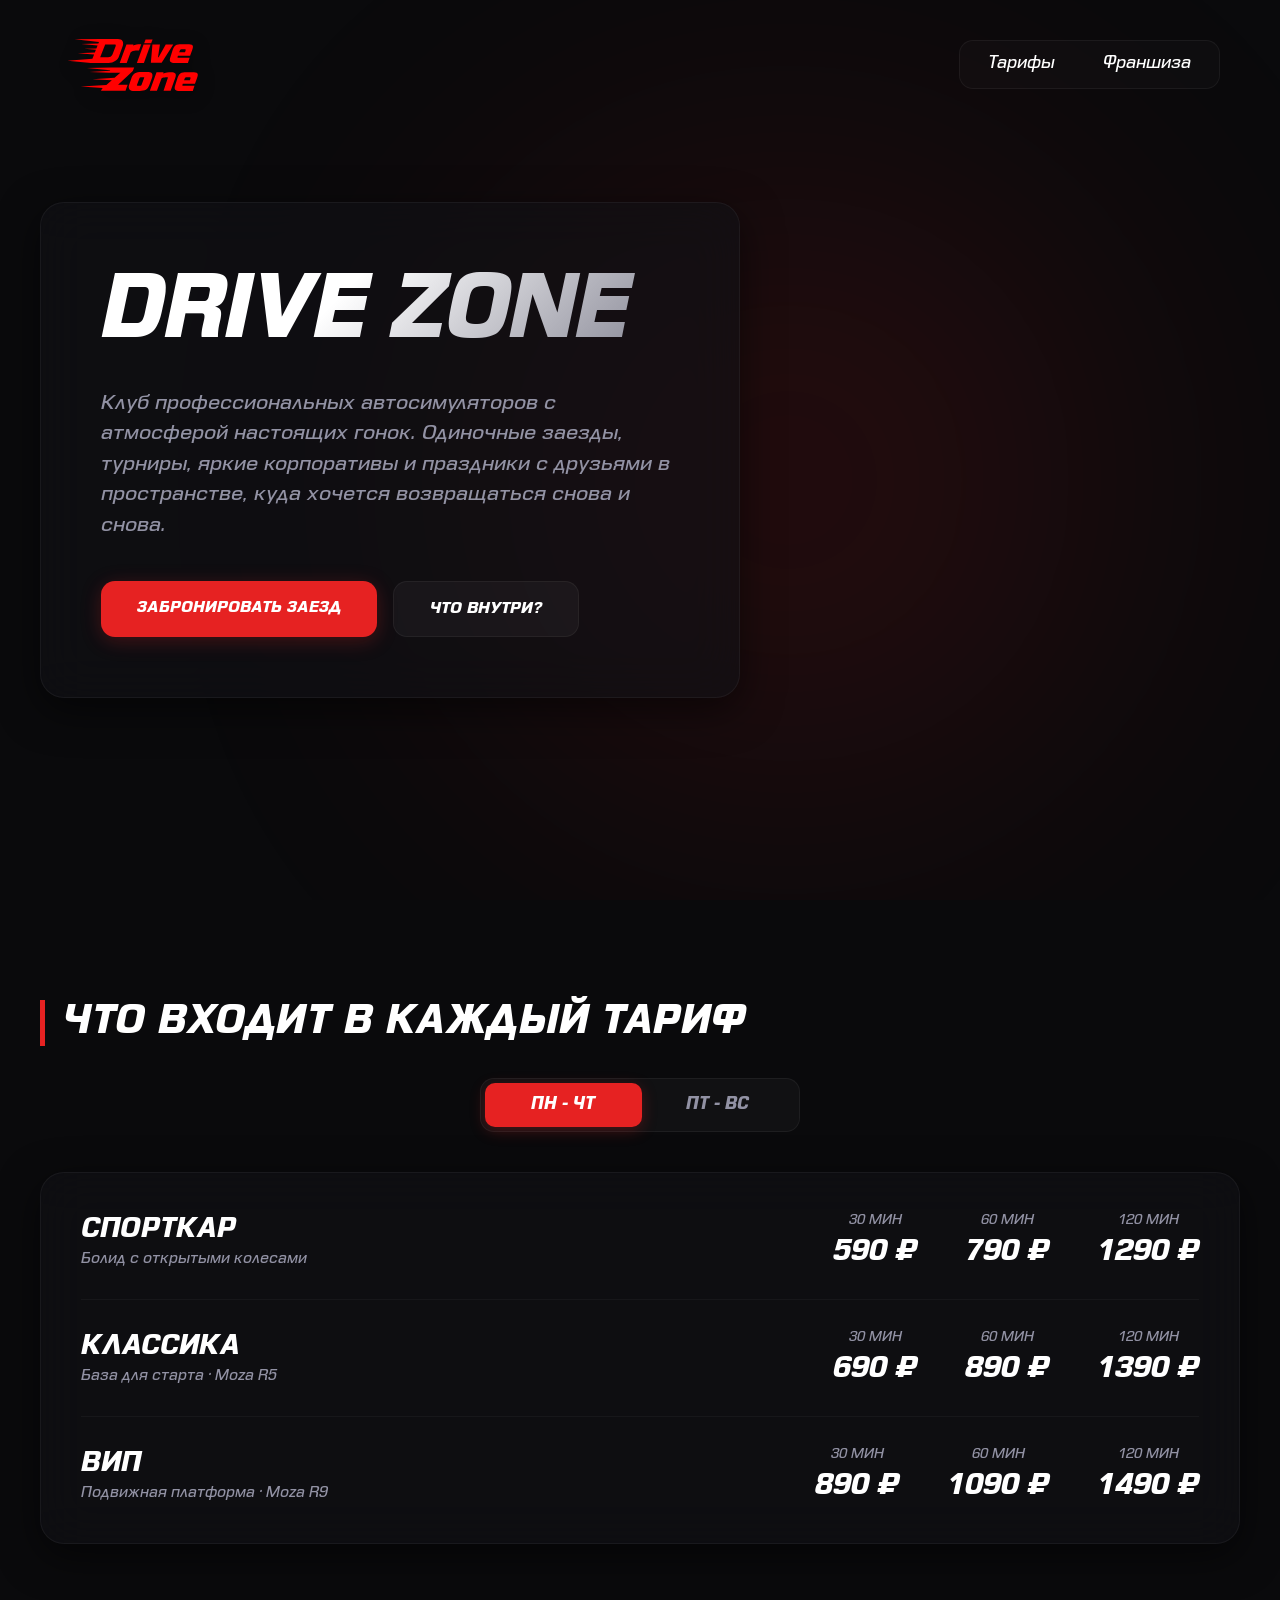
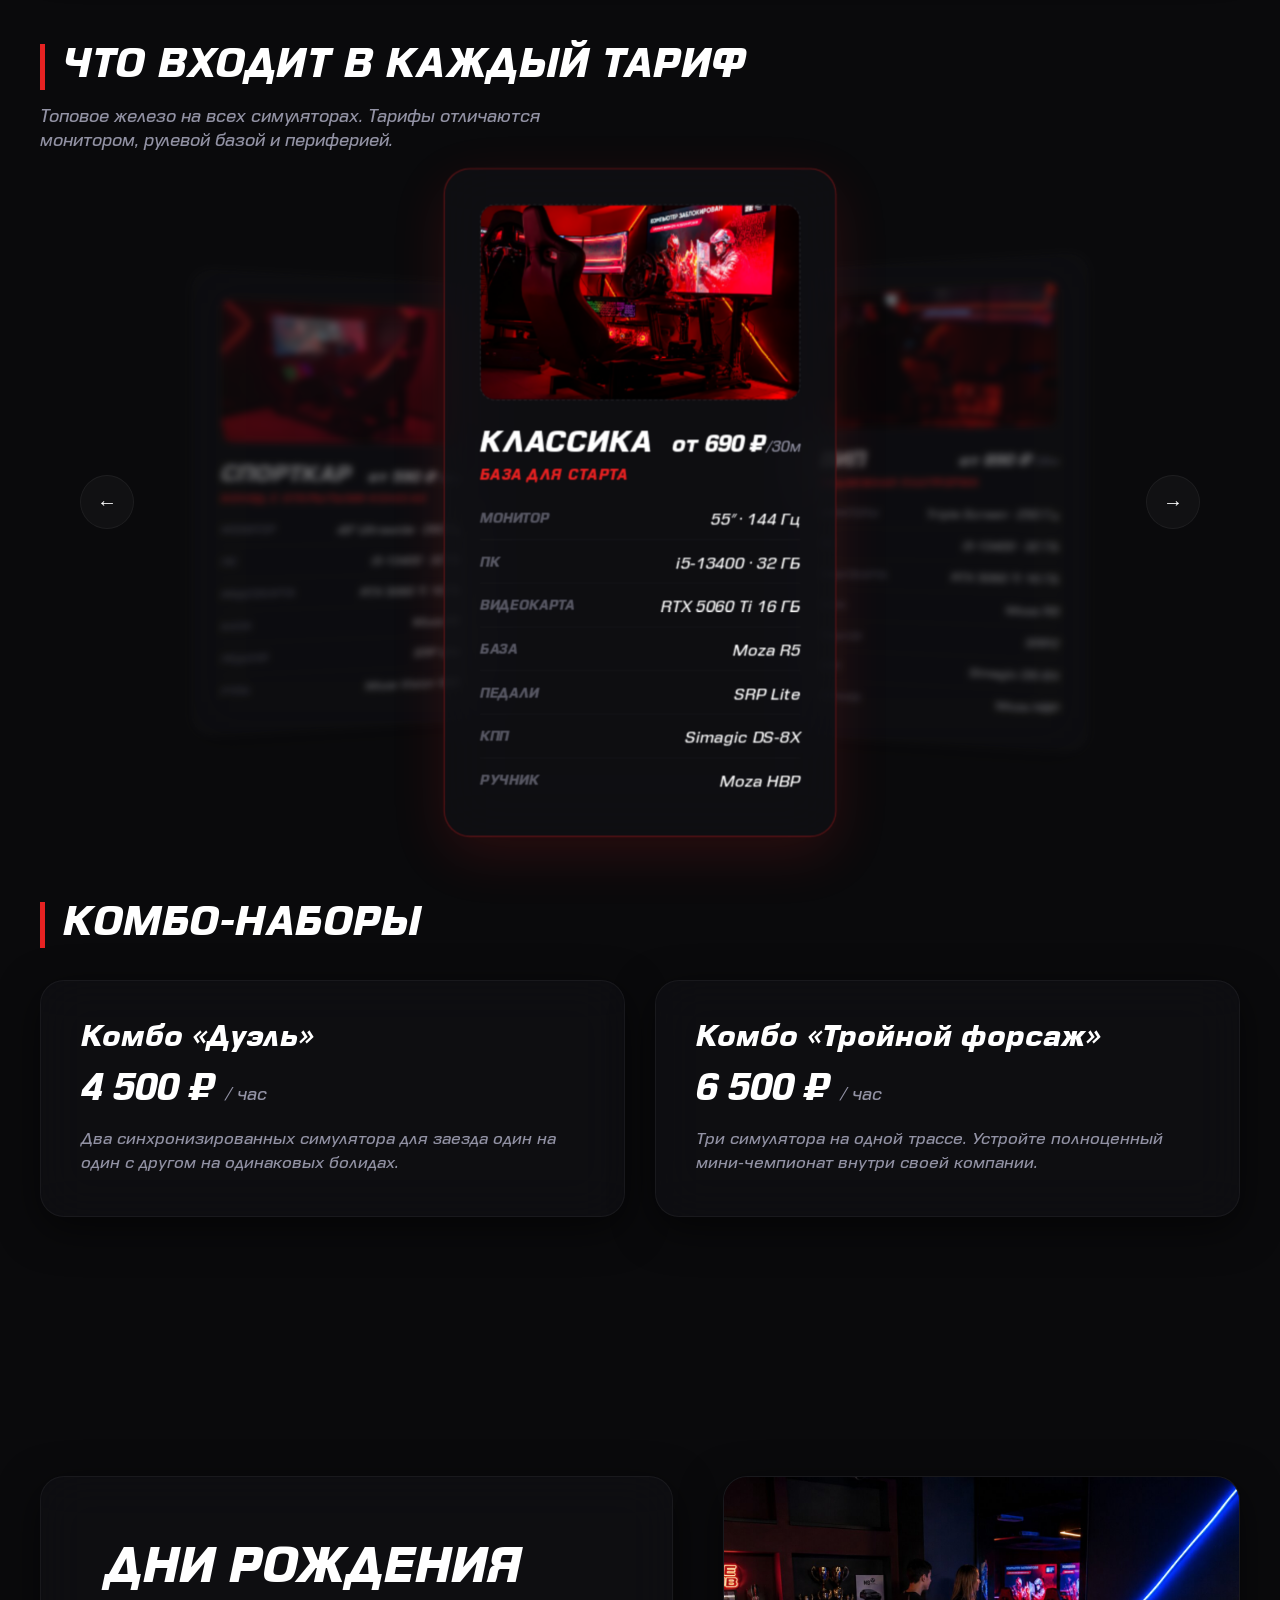
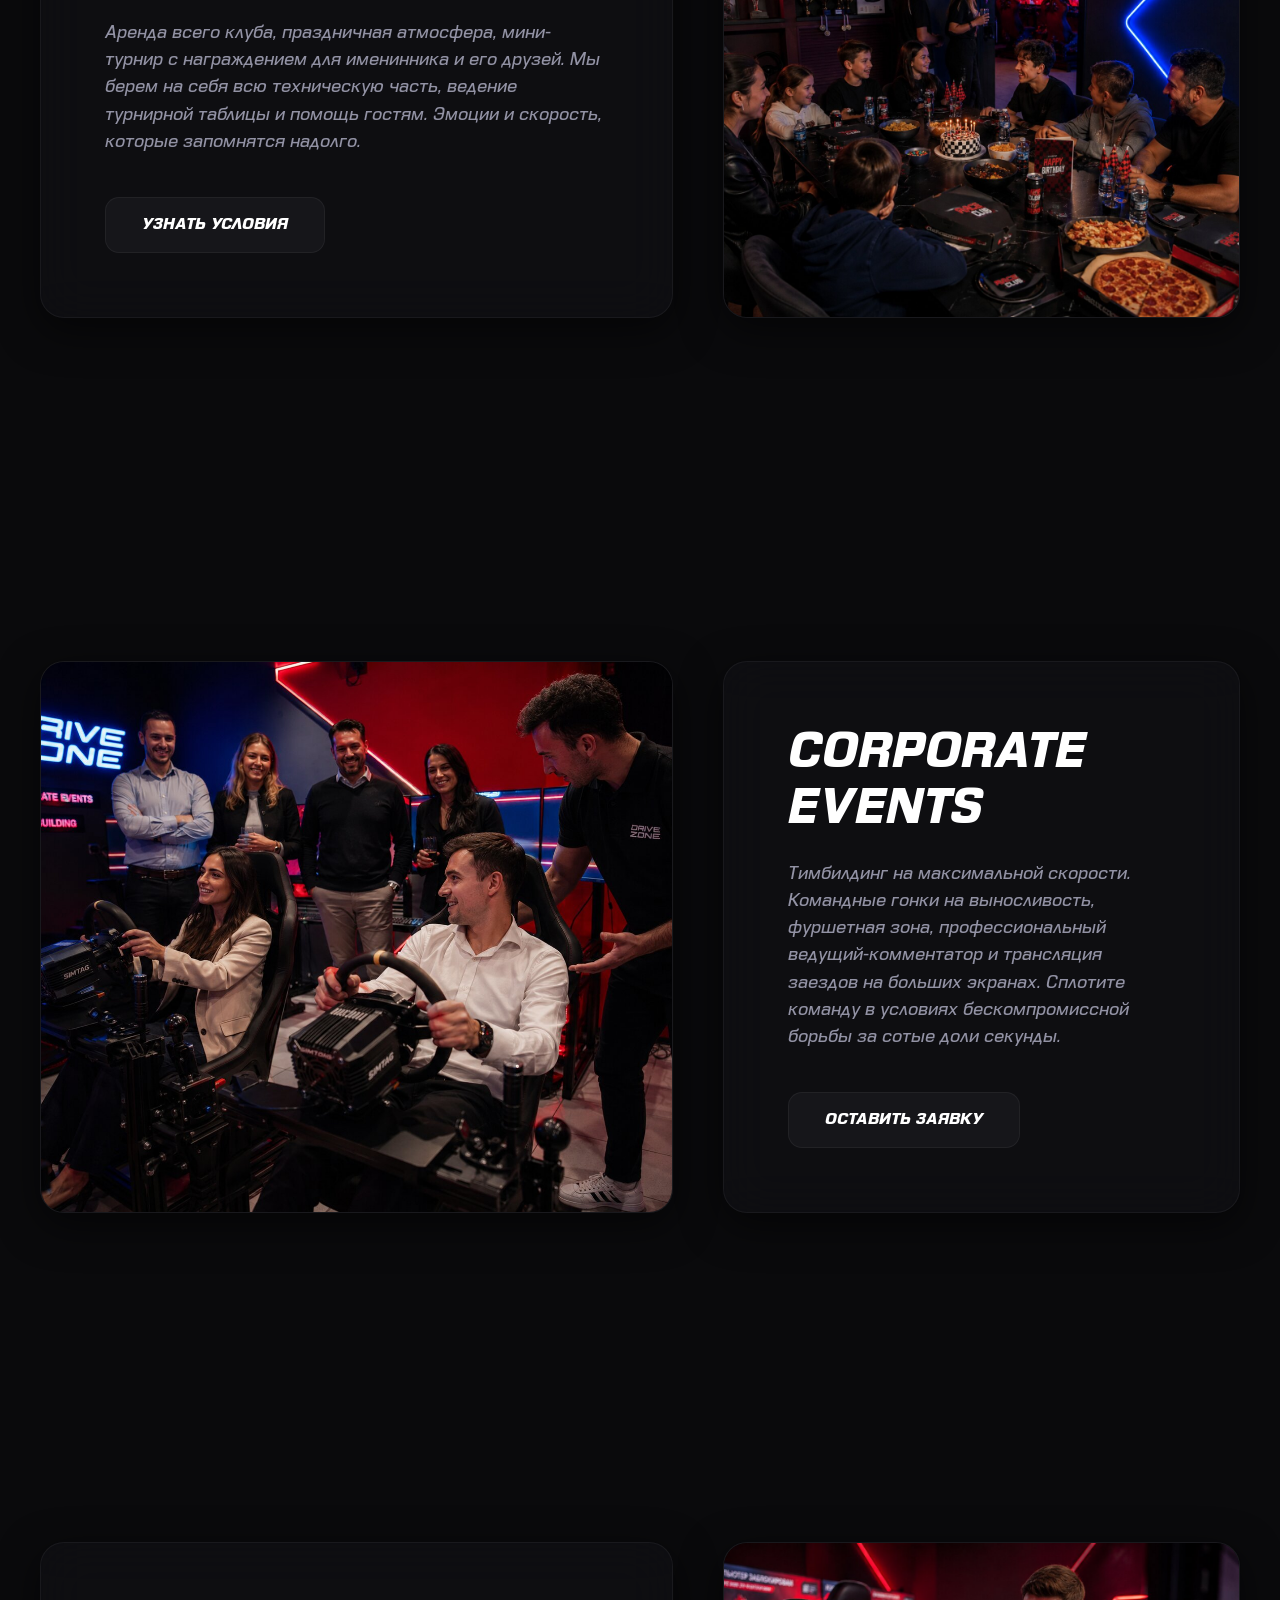
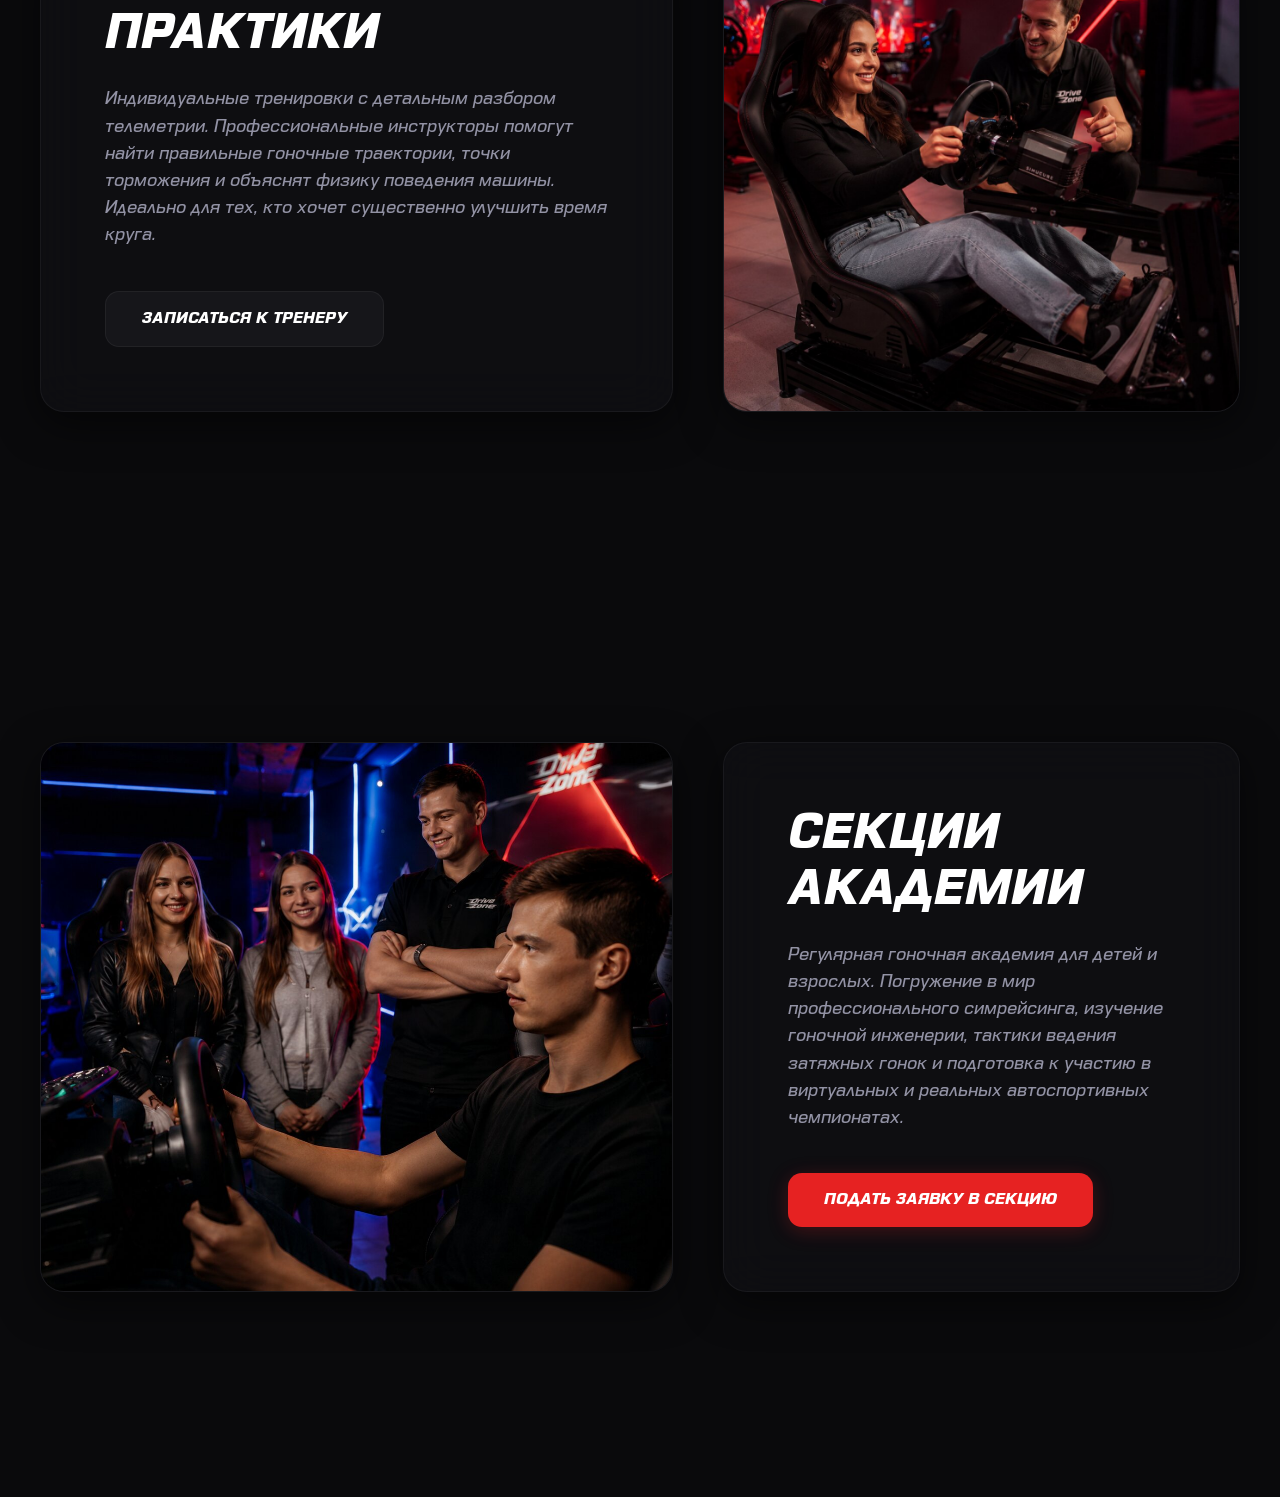
==== commit 7255619b: "Add files via upload" ====
--- a/index.html
+++ b/index.html
@@ -8,66 +8,134 @@
 </head>
 <body>
 
-    <!-- Ликвидный фоновый неон -->
+    <!-- Задний план Liquid Glass (Только красный неон) -->
     <div class="glass-bg-blobs">
         <div class="blob blob-1"></div>
     </div>
 
-    <!-- Шапка сайта -->
+    <!-- Полностью прозрачная шапка -->
     <header class="header" id="mainHeader">
         <div class="header-container">
-            <a href="#" class="logo">
+            <a href="#" class="logo" id="toTopBtn">
                 <img src="svgs/Logo.svg" alt="DRIVE ZONE">
             </a>
+            
             <nav class="ios-menu">
-                <div class="menu-item"><a href="#" class="menu-link">Автосимуляторы</a></div>
-                <div class="menu-item"><a href="#" class="menu-link">Комбо</a></div>
-                <div class="menu-item"><a href="#" class="menu-link">Дни Рождения</a></div>
-                <div class="menu-item"><a href="#" class="menu-link">Корпоративы</a></div>
-                <div class="menu-item"><a href="#" class="menu-link">Практики</a></div>
-                <div class="menu-item"><a href="#" class="menu-link">Секции</a></div>
+                <div class="menu-item has-popup" id="tariffsMenuItem">
+                    <a href="#tariffs" class="menu-link" id="tariffsToggle">Тарифы</a>
+                    <!-- ИСПРАВЛЕННЫЙ ПОПАП (СТРОГО ТВОИ КНОПКИ) -->
+                    <div class="dropdown-popup">
+                        <a href="#autosims">Автосимуляторы</a>
+                        <a href="#combos">Комбо</a>
+                        <a href="#birthdays">Дни Рождения</a>
+                        <a href="#corporates">Корпоративы</a>
+                        <a href="#practices">Практики</a>
+                        <a href="#sections">Секции</a>
+                    </div>
+                </div>
+                <div class="menu-item">
+                    <a href="#franchise" class="menu-link">Франшиза</a>
+                </div>
             </nav>
         </div>
     </header>
 
     <main>
-        <!-- Главный экран с исправленным фоновым видео -->
+        <!-- ОГРОМНЫЙ ГЛАВНЫЙ ЭКРАН С ВИДЕО НА ФОНЕ -->
         <section class="hero">
-            <video class="hero-video-bg" autoplay loop muted playsinline>
+            <!-- Тег для фонового видео (воспроизводится само, бесконечно, без звука) -->
+            <video autoplay loop muted playsinline class="hero-video-bg">
                 <source src="videos/bg-hero.mp4" type="video/mp4">
-                Ваш браузер не поддерживает видео.
             </video>
             
-            <div class="hero-content glass-panel">
+            <div class="hero-content glass-panel animate-fade-in">
                 <h1 class="hero-title">DRIVE ZONE</h1>
-                <p class="hero-subtitle">Клуб профессиональных автосимуляторов с атмосферой настоящих гонок. Одиночные заезды, турниры, яркие корпоративы и праздники с друзьями в пространстве, куда хочется возвращаться снова и снова.</p>
+                <p class="hero-subtitle">
+                    Клуб профессиональных автосимуляторов с атмосферой настоящих гонок. 
+                    Одиночные заезды, турниры, яркие корпоративы и праздники с друзьями в пространстве, куда хочется возвращаться снова и снова.
+                </p>
                 <div class="hero-actions">
-                    <a href="#" class="btn btn-primary">Забронировать заезд</a>
-                    <a href="#" class="btn btn-secondary">Что внутри?</a>
-                </div>
-            </div>
-        </section>
-        <!-- Секция Тарифов / Карусель симуляторов -->
-        <section class="tariffs-section">
+                    <a href="#tariffs" class="btn btn-primary">Забронировать заезд</a>
+                    <a href="#configs" class="btn btn-secondary">Что внутри?</a>
+                </div>
+            </div>
+        </section>
+
+        <!-- СЕКЦИЯ СТОИМОСТИ С ПЕРЕКЛЮЧАТЕЛЕМ -->
+        <section id="tariffs" class="tariffs-section">
+<h2 class="section-title" id="autosims">Что входит в каждый тариф</h2>
+            
+            <div class="days-switcher-container">
+                <div class="days-switcher">
+                    <div class="switcher-bg" id="switcherBg"></div>
+                    <button class="switcher-btn active" id="btnWeekdays">ПН - ЧТ</button>
+                    <button class="switcher-btn" id="btnWeekends">ПТ - ВС</button>
+                </div>
+            </div>
+
+            <div class="prices-wrapper glass-panel">
+                <div class="price-row-item">
+                    <div class="price-type">
+                        <h3>СПОРТКАР</h3>
+                        <span>Болид с открытыми колесами</span>
+                    </div>
+                    <div class="price-slots">
+                        <div class="p-box"><span>30 мин</span><p class="cost" data-weekdays="590 ₽" data-weekends="890 ₽">590 ₽</p></div>
+                        <div class="p-box"><span>60 мин</span><p class="cost" data-weekdays="790 ₽" data-weekends="1090 ₽">790 ₽</p></div>
+                        <div class="p-box"><span>120 мин</span><p class="cost" data-weekdays="1290 ₽" data-weekends="1590 ₽">1290 ₽</p></div>
+                    </div>
+                </div>
+                
+                <div class="price-row-item">
+                    <div class="price-type">
+                        <h3>КЛАССИКА</h3>
+                        <span>База для старта · Moza R5</span>
+                    </div>
+                    <div class="price-slots">
+                        <div class="p-box"><span>30 мин</span><p class="cost" data-weekdays="690 ₽" data-weekends="990 ₽">690 ₽</p></div>
+                        <div class="p-box"><span>60 мин</span><p class="cost" data-weekdays="890 ₽" data-weekends="1190 ₽">890 ₽</p></div>
+                        <div class="p-box"><span>120 мин</span><p class="cost" data-weekdays="1390 ₽" data-weekends="1690 ₽">1390 ₽</p></div>
+                    </div>
+                </div>
+
+                <div class="price-row-item">
+                    <div class="price-type">
+                        <h3>ВИП</h3>
+                        <span>Подвижная платформа · Moza R9</span>
+                    </div>
+                    <div class="price-slots">
+                        <div class="p-box"><span>30 мин</span><p class="cost" data-weekdays="890 ₽" data-weekends="1090 ₽">890 ₽</p></div>
+                        <div class="p-box"><span>60 мин</span><p class="cost" data-weekdays="1090 ₽" data-weekends="1390 ₽">1090 ₽</p></div>
+                        <div class="p-box"><span>120 мин</span><p class="cost" data-weekdays="1490 ₽" data-weekends="1990 ₽">1490 ₽</p></div>
+                    </div>
+                </div>
+            </div>
+        </section>
+        <!-- СЕКЦИЯ КОНФИГУРАЦИЙ ЖЕЛЕЗА (ФИРМЕННЫЙ СТИЛЬ DRIVE ZONE) -->
+        <section id="configs" class="tariffs-section">
             <h2 class="section-title">Что входит в каждый тариф</h2>
             <p class="section-desc-text">Топовое железо на всех симуляторах. Тарифы отличаются монитором, рулевой базой и периферией.</p>
             
+            <!-- Оболочка карусели со стрелками для ПК -->
             <div class="carousel-wrapper">
-                <div class="configs-carousel-container">
+                <button class="carousel-nav-btn prev" id="carouselPrev">←</button>
+                
+                <div class="configs-carousel-container" id="carouselContainer">
                     
-                    <!-- Карточка Спорткар -->
-                    <div class="config-card active-slide glass-panel">
+                    <!-- Карточка: СПОРТКАР -->
+                    <div class="config-card glass-panel" data-index="0">
                         <div class="config-image-box">
-                            <img src="images/simulators/sportcar.jpg" alt="Спорткар">
+                            <img src="images/simulators/sportcar.jpg" alt="Спорткар" onerror="this.style.display='none'">
+                            <span class="img-placeholder-stub">[ Место для фото: Спорткар ]</span>
                         </div>
                         <div class="config-header">
                             <h3>СПОРТКАР</h3>
                             <div class="config-price-tag">от 590 ₽<span>/30м</span></div>
                         </div>
-                        <div class="config-sub-label">Болид с открытыми колесами</div>
+                        <p class="config-sub-label">Болид с открытыми колесах</p>
                         <ul class="specs-list">
                             <li><span class="spec-name">Монитор</span><span class="spec-value">49″ Ultrawide · 280 Гц</span></li>
-                            <li><span class="spec-name">Процессор</span><span class="spec-value">i5-13400 · 32 ГБ</span></li>
+                            <li><span class="spec-name">ПК</span><span class="spec-value">i5-13400 · 32 ГБ</span></li>
                             <li><span class="spec-name">Видеокарта</span><span class="spec-value">RTX 5060 Ti 16 ГБ</span></li>
                             <li><span class="spec-name">База</span><span class="spec-value">Moza R5</span></li>
                             <li><span class="spec-name">Педали</span><span class="spec-value">SRP Lite</span></li>
@@ -75,128 +143,242 @@
                         </ul>
                     </div>
 
-                    <!-- Карточка Классика -->
-                    <div class="config-card next-slide glass-panel">
+                    <!-- Карточка: КЛАССИКА (Активная по центру на старте) -->
+                    <div class="config-card glass-panel active-slide" data-index="1">
                         <div class="config-image-box">
-                            <img src="images/simulators/classic.jpg" alt="Классика">
+                            <img src="images/simulators/classic.jpg" alt="Классика" onerror="this.style.display='none'">
+                            <span class="img-placeholder-stub">[ Место для фото: Классика ]</span>
                         </div>
                         <div class="config-header">
                             <h3>КЛАССИКА</h3>
                             <div class="config-price-tag">от 690 ₽<span>/30м</span></div>
                         </div>
-                        <div class="config-sub-label">База для старта</div>
+                        <p class="config-sub-label">База для старта</p>
                         <ul class="specs-list">
                             <li><span class="spec-name">Монитор</span><span class="spec-value">55″ · 144 Гц</span></li>
-                            <li><span class="spec-name">Процессор</span><span class="spec-value">i5-13400 · 32 ГБ</span></li>
+                            <li><span class="spec-name">ПК</span><span class="spec-value">i5-13400 · 32 ГБ</span></li>
                             <li><span class="spec-name">Видеокарта</span><span class="spec-value">RTX 5060 Ti 16 ГБ</span></li>
                             <li><span class="spec-name">База</span><span class="spec-value">Moza R5</span></li>
                             <li><span class="spec-name">Педали</span><span class="spec-value">SRP Lite</span></li>
-                            <li><span class="spec-name">КПП / Ручник</span><span class="spec-value">Simagic DS-8X / Moza HBP</span></li>
+                            <li><span class="spec-name">КПП</span><span class="spec-value">Simagic DS-8X</span></li>
+                            <li><span class="spec-name">Ручник</span><span class="spec-value">Moza HBP</span></li>
                         </ul>
                     </div>
 
-                    <!-- Карточка ВИП -->
-                    <div class="config-card hidden-slide glass-panel">
+                    <!-- Карточка: ВИП -->
+                    <div class="config-card glass-panel" data-index="2">
                         <div class="config-image-box">
-                            <img src="images/simulators/vip.jpg" alt="ВИП">
+                            <img src="images/simulators/vip.jpg" alt="ВИП" onerror="this.style.display='none'">
+                            <span class="img-placeholder-stub">[ Место для фото: ВИП ]</span>
                         </div>
                         <div class="config-header">
                             <h3>ВИП</h3>
                             <div class="config-price-tag">от 890 ₽<span>/30м</span></div>
                         </div>
-                        <div class="config-sub-label">Подвижная платформа</div>
+                        <p class="config-sub-label">Подвижная платформа</p>
                         <ul class="specs-list">
-                            <li><span class="spec-name">Монитор</span><span class="spec-value">Triple Screen · 250 Гц</span></li>
-                            <li><span class="spec-name">Процессор</span><span class="spec-value">i5-13400 · 32 ГБ</span></li>
+                            <li><span class="spec-name">Мониторы</span><span class="spec-value">Triple Screen · 250 Гц</span></li>
+                            <li><span class="spec-name">ПК</span><span class="spec-value">i5-13400 · 32 ГБ</span></li>
                             <li><span class="spec-name">Видеокарта</span><span class="spec-value">RTX 5060 Ti 16 ГБ</span></li>
                             <li><span class="spec-name">База</span><span class="spec-value">Moza R9</span></li>
                             <li><span class="spec-name">Педали</span><span class="spec-value">SRP2</span></li>
-                            <li><span class="spec-name">КПП / Ручник</span><span class="spec-value">Simagic DS-8X / Moza HBP</span></li>
+                            <li><span class="spec-name">КПП</span><span class="spec-value">Simagic DS-8X</span></li>
+                            <li><span class="spec-name">Ручник</span><span class="spec-value">Moza HBP</span></li>
                         </ul>
                     </div>
 
                 </div>
-            </div>
-
-            <!-- Комбо-наборы -->
+                
+                <button class="carousel-nav-btn next" id="carouselNext">→</button>
+            </div>
+        </section>
+
+        <!-- КОМБО-НАБОРЫ -->
+        <section id="combos" class="tariffs-section">
             <h2 class="section-title">Комбо-наборы</h2>
             <div class="combos-grid">
                 <div class="combo-card glass-panel">
                     <h3>Комбо «Дуэль»</h3>
-                    <div class="combo-price">4 500 ₽ <span>/ час</span></div>
+                    <p class="combo-price">4 500 ₽ <span>/ час</span></p>
                     <p class="combo-desc">Два синхронизированных симулятора для заезда один на один с другом на одинаковых болидах.</p>
                 </div>
                 <div class="combo-card glass-panel">
                     <h3>Комбо «Тройной форсаж»</h3>
-                    <div class="combo-price">6 500 ₽ <span>/ час</span></div>
+                    <p class="combo-price">6 500 ₽ <span>/ час</span></p>
                     <p class="combo-desc">Три симулятора на одной трассе. Устройте полноценный мини-чемпионат внутри своей компании.</p>
                 </div>
             </div>
         </section>
-
-        <!-- Блоки Мероприятий и Практик -->
-        <section class="large-screen-block">
-            <div class="large-block-container glass-panel">
-                <div class="large-block-content">
+        <!-- БОЛЬШИЕ САМОСТОЯТЕЛЬНЫЕ БЛОКИ МЕРОПРИЯТИЙ -->
+        <section id="birthdays" class="large-screen-block">
+            <div class="large-block-container">
+                <div class="large-block-content glass-panel">
                     <h2>Дни Рождения</h2>
                     <p>Аренда всего клуба, праздничная атмосфера, мини-турнир с награждением для именинника и его друзей. Мы берем на себя всю техническую часть, ведение турнирной таблицы и помощь гостям. Эмоции и скорость, которые запомнятся надолго.</p>
-                    <a href="#" class="btn btn-primary">Узнать условия</a>
-                </div>
-                <div class="large-block-image">
-                    <img src="images/birthday.jpg" alt="День Рождения">
-                </div>
-            </div>
-        </section>
-
-        <section class="large-screen-block reverse">
-            <div class="large-block-container glass-panel">
-                <div class="large-block-content">
+                    <a href="#" class="btn btn-secondary">Узнать условия</a>
+                </div>
+                <div class="large-block-image glass-panel">
+                    <img src="images/birthday.jpg" alt="Дни Рождения" onerror="this.style.display='none'">
+                    <span class="image-stub">[ Фото: День Рождения в клубе ]</span>
+                </div>
+            </div>
+        </section>
+
+        <section id="corporates" class="large-screen-block reverse">
+            <div class="large-block-container">
+                <div class="large-block-content glass-panel">
                     <h2>Corporate Events</h2>
                     <p>Тимбилдинг на максимальной скорости. Командные гонки на выносливость, фуршетная зона, профессиональный ведущий-комментатор и трансляция заездов на больших экранах. Сплотите команду в условиях бескомпромиссной борьбы за сотые доли секунды.</p>
-                    <a href="#" class="btn btn-primary">Оставить заявку</a>
-                </div>
-                <div class="large-block-image">
-                    <img src="images/corporate.jpg" alt="Корпоративы">
-                </div>
-            </div>
-        </section>
-
-        <section class="large-screen-block">
-            <div class="large-block-container glass-panel">
-                <div class="large-block-content">
+                    <a href="#" class="btn btn-secondary">Оставить заявку</a>
+                </div>
+                <div class="large-block-image glass-panel">
+                    <img src="images/corporate.jpg" alt="Корпоративы" onerror="this.style.display='none'">
+                    <span class="image-stub">[ Фото: Гоночный Тимбилдинг ]</span>
+                </div>
+            </div>
+        </section>
+
+        <section id="practices" class="large-screen-block">
+            <div class="large-block-container">
+                <div class="large-block-content glass-panel">
                     <h2>Практики</h2>
                     <p>Индивидуальные тренировки с детальным разбором телеметрии. Профессиональные инструкторы помогут найти правильные гоночные траектории, точки торможения и объяснят физику поведения машины. Идеально для тех, кто хочет существенно улучшить время круга.</p>
-                    <a href="#" class="btn btn-primary">Записаться к тренеру</a>
-                </div>
-                <div class="large-block-image">
-                    <img src="images/practice.jpg" alt="Практики">
-                </div>
-            </div>
-        </section>
-
-        <section class="large-screen-block reverse">
-            <div class="large-block-container glass-panel">
-                <div class="large-block-content">
+                    <a href="#" class="btn btn-secondary">Записаться к тренеру</a>
+                </div>
+                <div class="large-block-image glass-panel">
+                    <img src="images/practice.jpg" alt="Практики" onerror="this.style.display='none'">
+                    <span class="image-stub">[ Фото: Тренировочный процесс ]</span>
+                </div>
+            </div>
+        </section>
+
+        <section id="sections" class="large-screen-block reverse">
+            <div class="large-block-container">
+                <div class="large-block-content glass-panel">
                     <h2>Секции академии</h2>
                     <p>Регулярная гоночная академия для детей и взрослых. Погружение в мир профессионального симрейсинга, изучение гоночной инженерии, тактики ведения затяжных гонок и подготовка к участию в виртуальных и реальных автоспортивных чемпионатах.</p>
                     <a href="#" class="btn btn-primary">Подать заявку в секцию</a>
                 </div>
-                <div class="large-block-image">
-                    <img src="images/section.jpg" alt="Секции">
+                <div class="large-block-image glass-panel">
+                    <img src="images/section.jpg" alt="Секции" onerror="this.style.display='none'">
+                    <span class="image-stub">[ Фото: Академия симрейсинга ]</span>
                 </div>
             </div>
         </section>
     </main>
 
+    <!-- ИНТЕРАКТИВНЫЕ СКРИПТЫ -->
     <script>
+        // 1. Умное плавное уменьшение логотипа (Остается большим слева сверху, при скролле к тарифам уменьшается)
+        const header = document.getElementById('mainHeader');
+        const tariffsSection = document.getElementById('tariffs');
+
         window.addEventListener('scroll', () => {
-            const header = document.getElementById('mainHeader');
-            if (window.scrollY > 50) {
+            const tariffsTop = tariffsSection.getBoundingClientRect().top;
+            if (tariffsTop <= 250) {
                 header.classList.add('scrolled');
             } else {
                 header.classList.remove('scrolled');
             }
         });
+
+        // 2. Логика интерактивного iOS тумблера цен
+        const btnWeekdays = document.getElementById('btnWeekdays');
+        const btnWeekends = document.getElementById('btnWeekends');
+        const switcherBg = document.getElementById('switcherBg');
+        const priceCosts = document.querySelectorAll('.cost');
+
+        function updatePrices(type) {
+            priceCosts.forEach(cost => {
+                cost.classList.add('price-changing');
+                setTimeout(() => {
+                    if (type === 'weekends') {
+                        cost.textContent = cost.getAttribute('data-weekends');
+                    } else {
+                        cost.textContent = cost.getAttribute('data-weekdays');
+                    }
+                    cost.classList.remove('price-changing');
+                }, 150);
+            });
+        }
+
+        btnWeekdays.addEventListener('click', () => {
+            btnWeekdays.classList.add('active');
+            btnWeekends.classList.remove('active');
+            switcherBg.style.left = '4px';
+            updatePrices('weekdays');
+        });
+
+        btnWeekends.addEventListener('click', () => {
+            btnWeekends.classList.add('active');
+            btnWeekdays.classList.remove('active');
+            switcherBg.style.left = 'calc(50% - 2px)';
+            updatePrices('weekends');
+        });
+
+        // 3. БЕСКОНЕЧНАЯ 3D-КАРУСЕЛЬ НА ПК
+        const cards = document.querySelectorAll('.config-card');
+        const prevBtn = document.getElementById('carouselPrev');
+        const nextBtn = document.getElementById('carouselNext');
+        let currentIndex = 1; // Классика в центре на старте
+
+        function updateCarousel() {
+            if (window.innerWidth > 768) {
+                cards.forEach((card, i) => {
+                    card.classList.remove('active-slide', 'prev-slide', 'next-slide', 'hidden-slide');
+                    
+                    let diff = i - currentIndex;
+                    if (diff < -1) diff += cards.length;
+                    if (diff > 1) diff -= cards.length;
+
+                    if (diff === 0) {
+                        card.classList.add('active-slide');
+                    } else if (diff === -1) {
+                        card.classList.add('prev-slide');
+                    } else if (diff === 1) {
+                        card.classList.add('next-slide');
+                    } else {
+                        card.classList.add('hidden-slide');
+                    }
+                });
+            }
+        }
+
+        prevBtn.addEventListener('click', () => {
+            currentIndex = (currentIndex === 0) ? cards.length - 1 : currentIndex - 1;
+            updateCarousel();
+        });
+
+        nextBtn.addEventListener('click', () => {
+            currentIndex = (currentIndex === cards.length - 1) ? 0 : currentIndex + 1;
+            updateCarousel();
+        });
+
+        // Инициализация карусели и отслеживание ресайза
+        updateCarousel();
+        window.addEventListener('resize', updateCarousel);
+
+        // 4. Мобильный клик по меню и плавный скролл
+        document.getElementById('toTopBtn').addEventListener('click', function(e) {
+            e.preventDefault();
+            window.scrollTo({ top: 0, behavior: 'smooth' });
+        });
+
+        const tariffsToggle = document.getElementById('tariffsToggle');
+        const tariffsMenuItem = document.getElementById('tariffsMenuItem');
+
+        tariffsToggle.addEventListener('click', function(e) {
+            if (window.innerWidth <= 768) {
+                e.preventDefault();
+                tariffsMenuItem.classList.toggle('active-click');
+            }
+        });
+
+        document.addEventListener('click', function(e) {
+            if (!tariffsMenuItem.contains(e.target)) {
+                tariffsMenuItem.classList.remove('active-click');
+            }
+        });
     </script>
 </body>
 </html>
